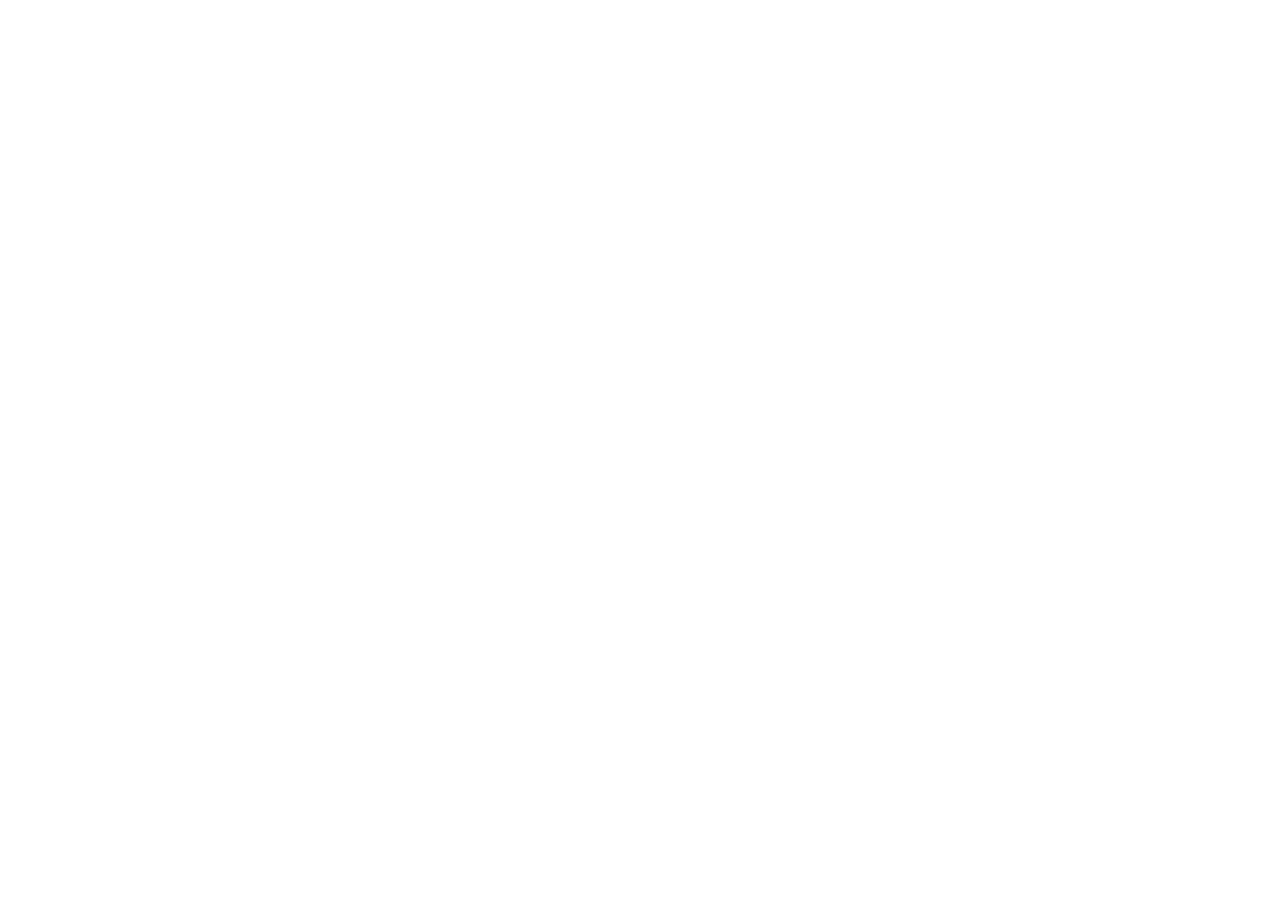
==== index.html @ bd3e2106 "mejora" ====
<!doctype html>
<html lang="es">
  <head>
    <meta charset="UTF-8" />

    <link rel="icon" type="image/svg+xml" href="/favicon.svg" />

    <meta name="viewport" content="width=device-width, initial-scale=1.0" />

    <!-- SEO PRINCIPAL -->
    <title>CLÍNICA DENTAL CARABANCHEL | Marcos Martínez</title>

    <meta
      name="description"
      content="Clínica Dental Carabanchel Marcos Martínez en Madrid. Especialistas en odontología general, implantes dentales, ortodoncia y estética dental. Pide cita por WhatsApp o teléfono."
    />

    <meta
      name="keywords"
      content="clínica dental Carabanchel, dentista Carabanchel, Marcos Martínez, odontología Carabanchel, implantes dentales Carabanchel, ortodoncia Carabanchel, limpieza dental Carabanchel, estética dental Madrid"
    />

    <!-- SEO LOCAL -->
    <meta name="geo.region" content="ES-MD" />
    <meta name="geo.placename" content="Carabanchel, Madrid" />
    <meta name="geo.position" content="40.3772;-3.7445" />
    <meta name="ICBM" content="40.3772, -3.7445" />

    <!-- OPEN GRAPH (WhatsApp y Redes Sociales) -->
    <meta property="og:title" content="Clínica Dental Carabanchel | Marcos Martínez" />
    <meta
      property="og:description"
      content="Tu clínica dental de confianza en Carabanchel. Implantes, ortodoncia, estética dental y revisiones. Solicita tu cita hoy."
    />
    <meta property="og:type" content="website" />
    <meta property="og:image" content="/hero-dentista-carabanchel.jpg" />

    <!-- TWITTER CARD -->
    <meta name="twitter:card" content="summary_large_image" />
    <meta name="twitter:title" content="Clínica Dental Carabanchel | Marcos Martínez" />
    <meta
      name="twitter:description"
      content="Tu clínica dental de confianza en Carabanchel. Tratamientos personalizados y atención profesional."
    />
    <meta name="twitter:image" content="/hero-dentista-carabanchel.jpg" />

    <!-- CANONICAL -->
    <link rel="canonical" href="https://www.clinicadentalcarabanchel.com/" />

    <!-- TIPOGRAFÍA -->
    <link rel="preconnect" href="https://fonts.googleapis.com" />
    <link rel="preconnect" href="https://fonts.gstatic.com" crossorigin />
    <link
      href="https://fonts.googleapis.com/css2?family=Manrope:wght@400;500;600;700;800&display=swap"
      rel="stylesheet"
    />

    <!-- SCHEMA LOCAL BUSINESS -->
    <script type="application/ld+json">
      {
        "@context": "https://schema.org",
        "@type": "Dentist",
        "name": "Clínica Dental Carabanchel | Marcos Martínez",
        "description": "Clínica dental especializada en odontología general, implantes, ortodoncia y estética dental en Carabanchel, Madrid.",
        "address": {
          "@type": "PostalAddress",
          "addressLocality": "Carabanchel",
          "addressRegion": "Madrid",
          "addressCountry": "ES"
        },
        "telephone": "+34XXXXXXXXX",
        "url": "https://www.clinicadentalcarabanchel.com",
        "priceRange": "€€"
      }
    </script>
  </head>

  <body>
    <div id="root"></div>
    <script type="module" src="/src/main.jsx"></script>
  </body>
</html>
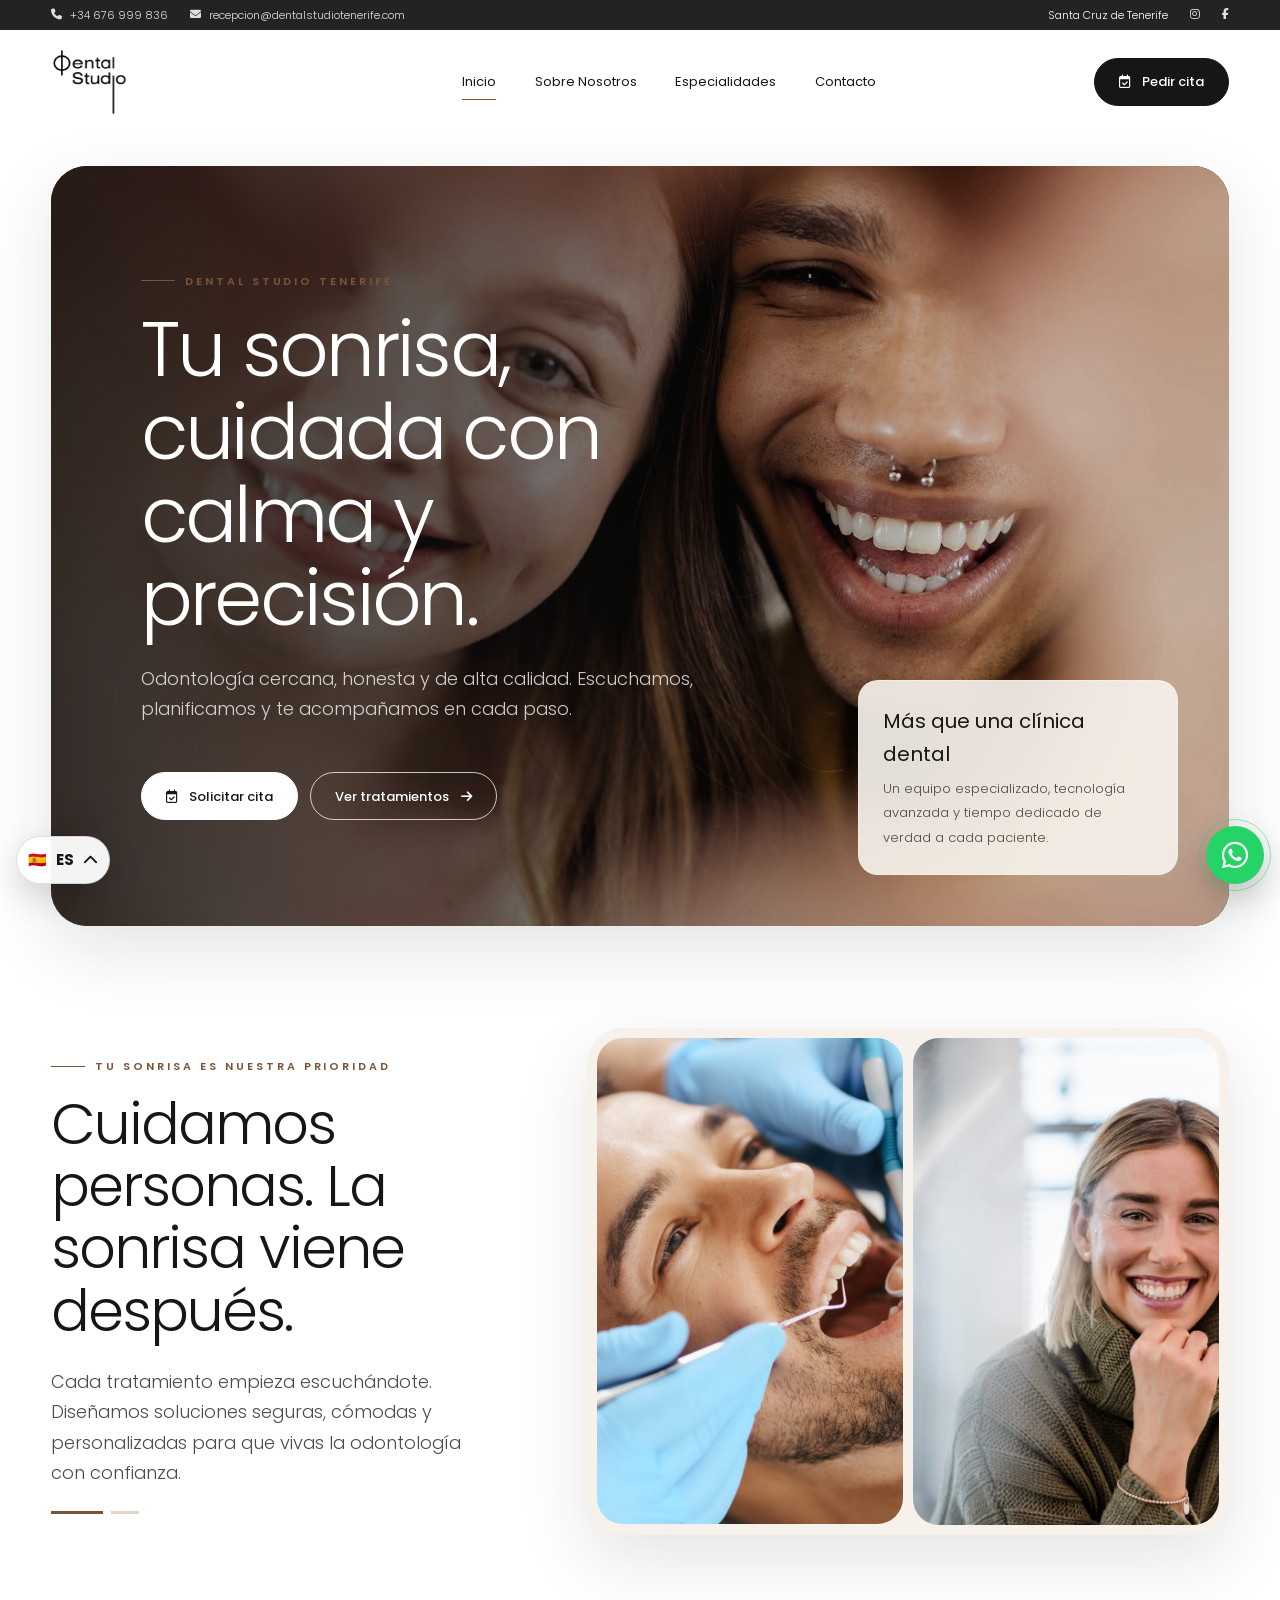
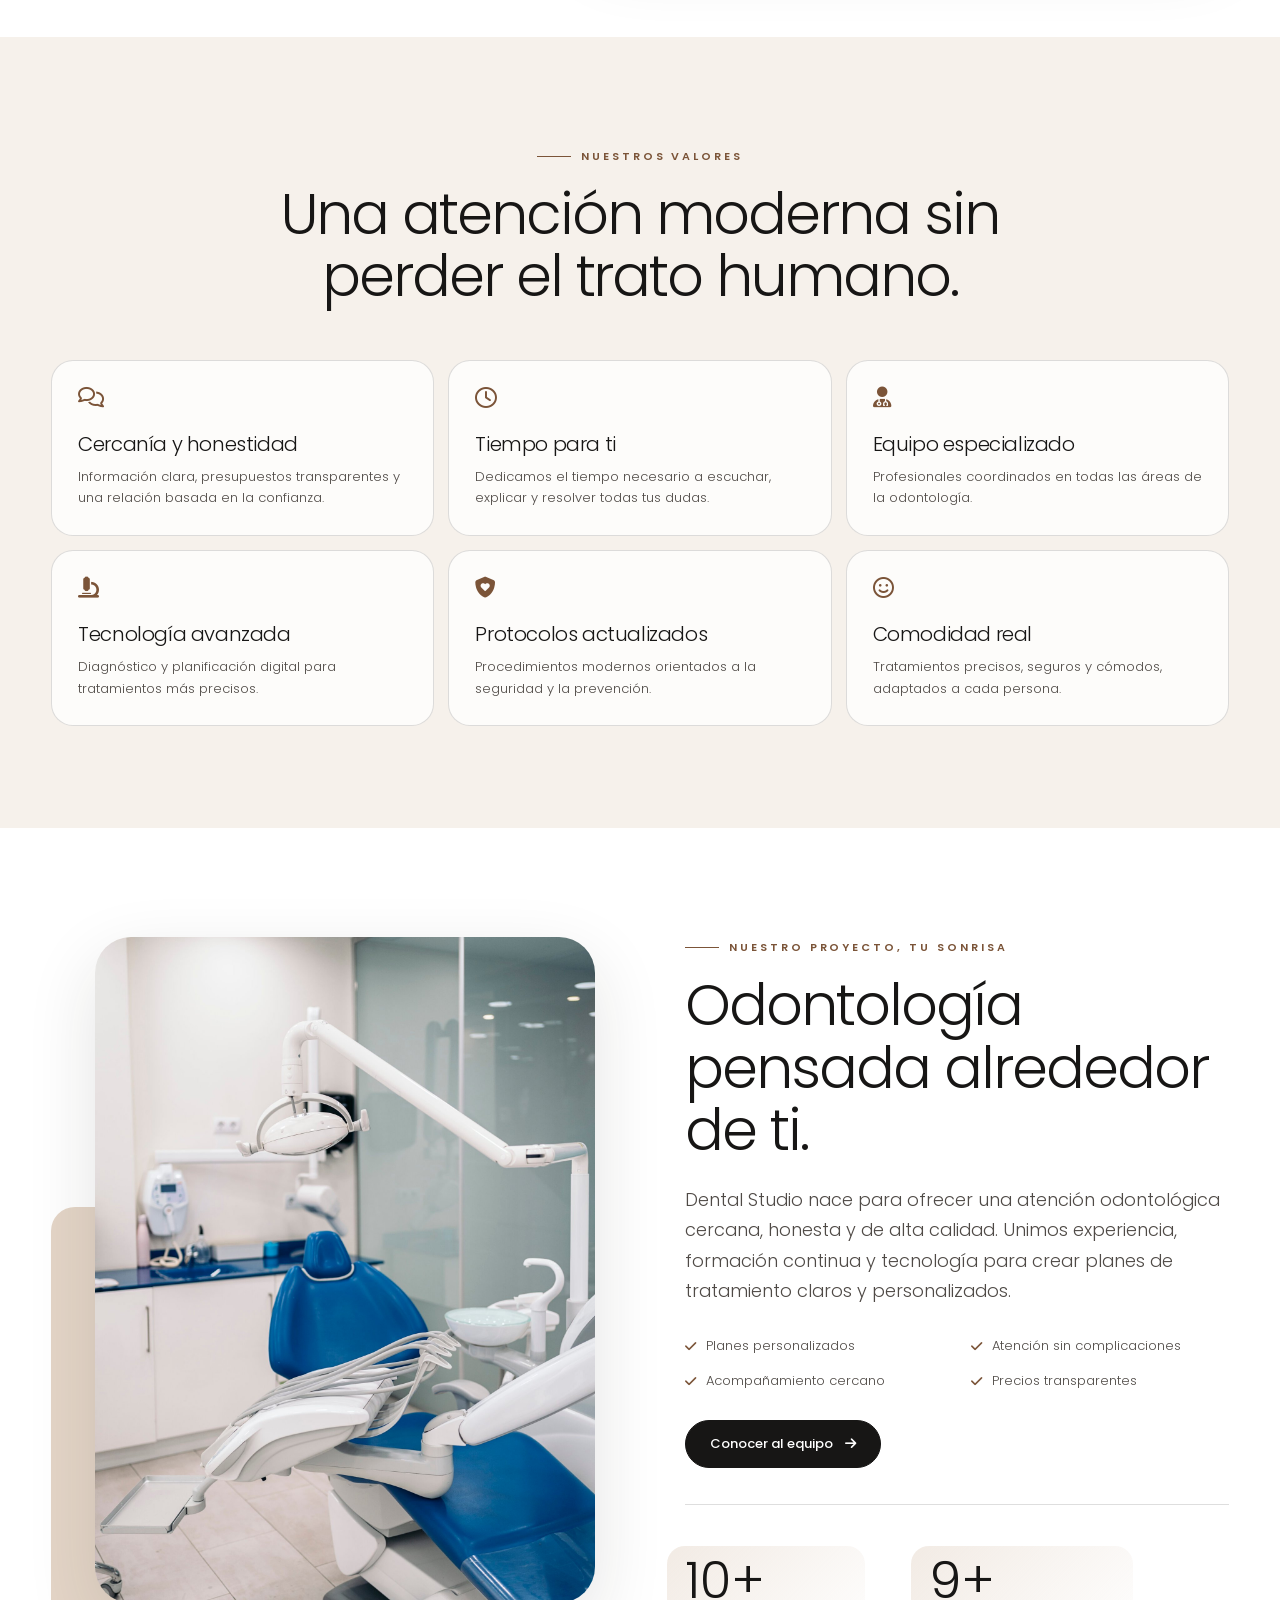
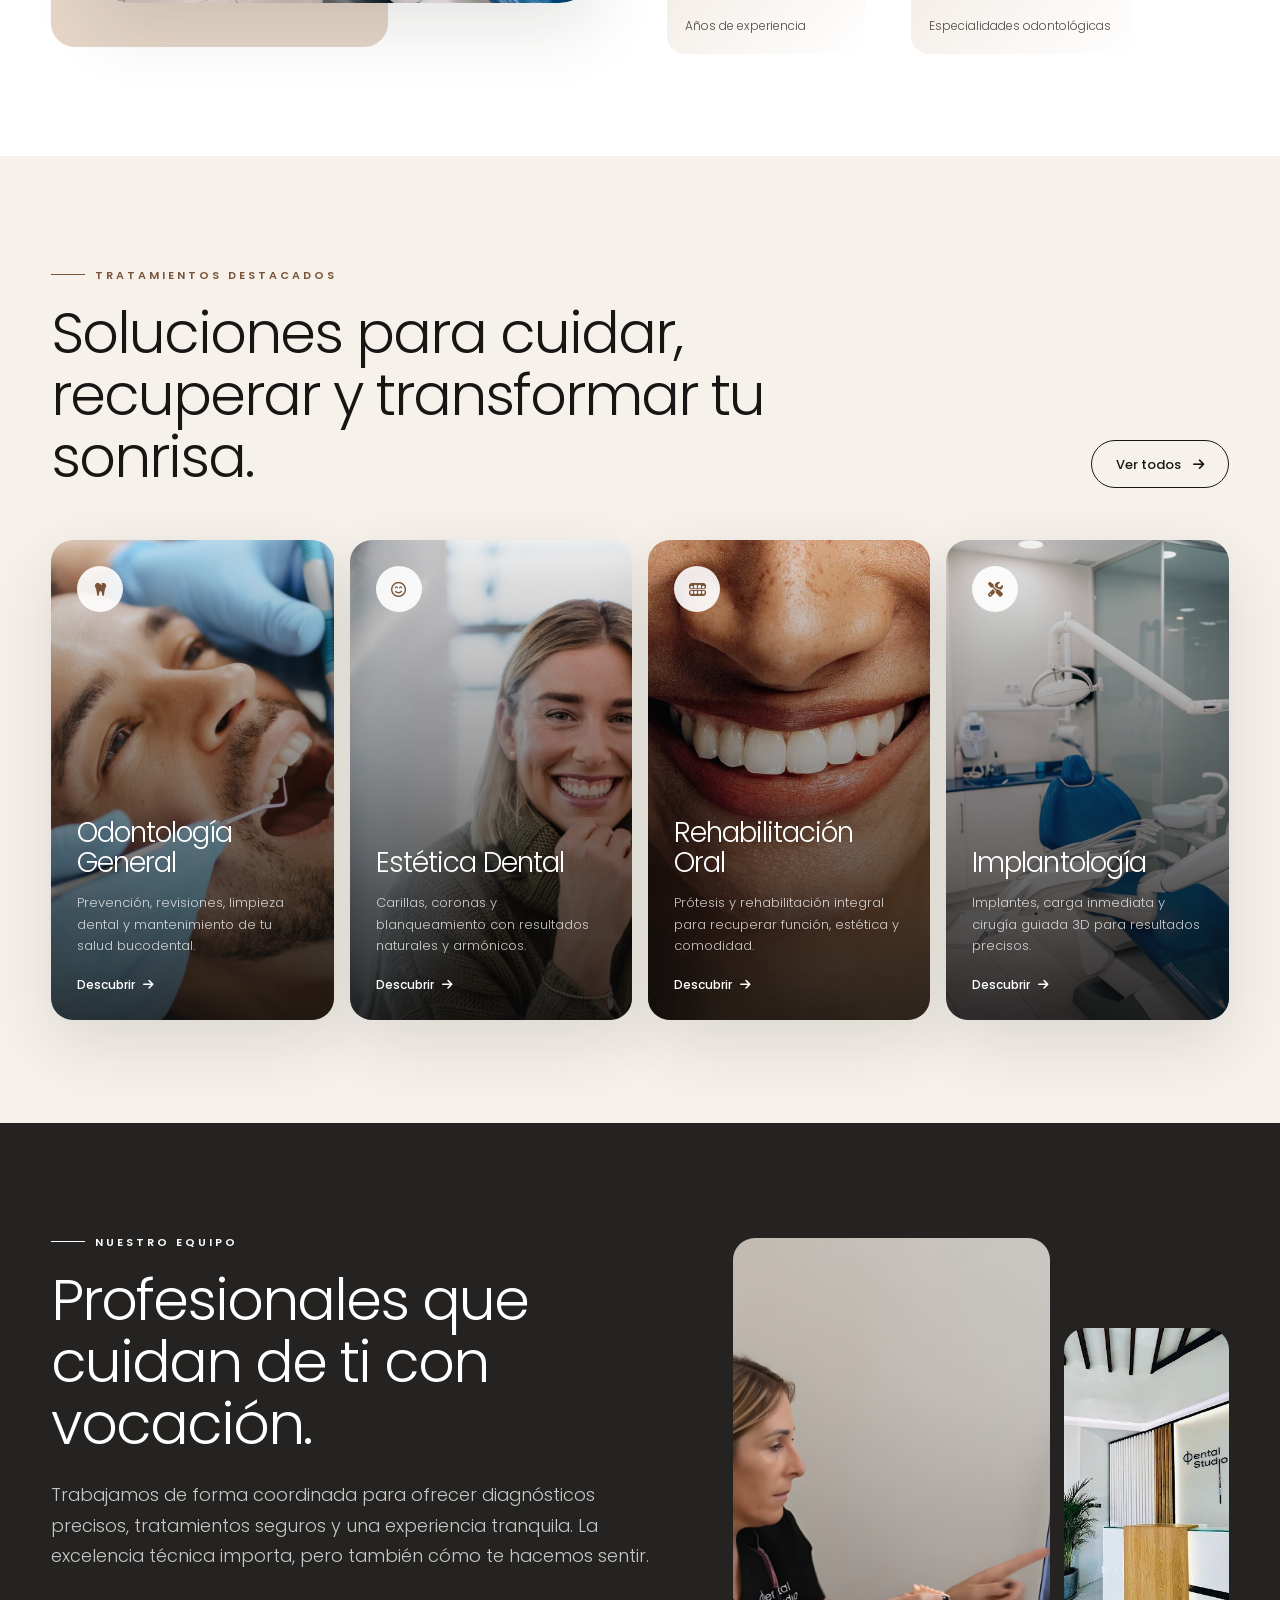
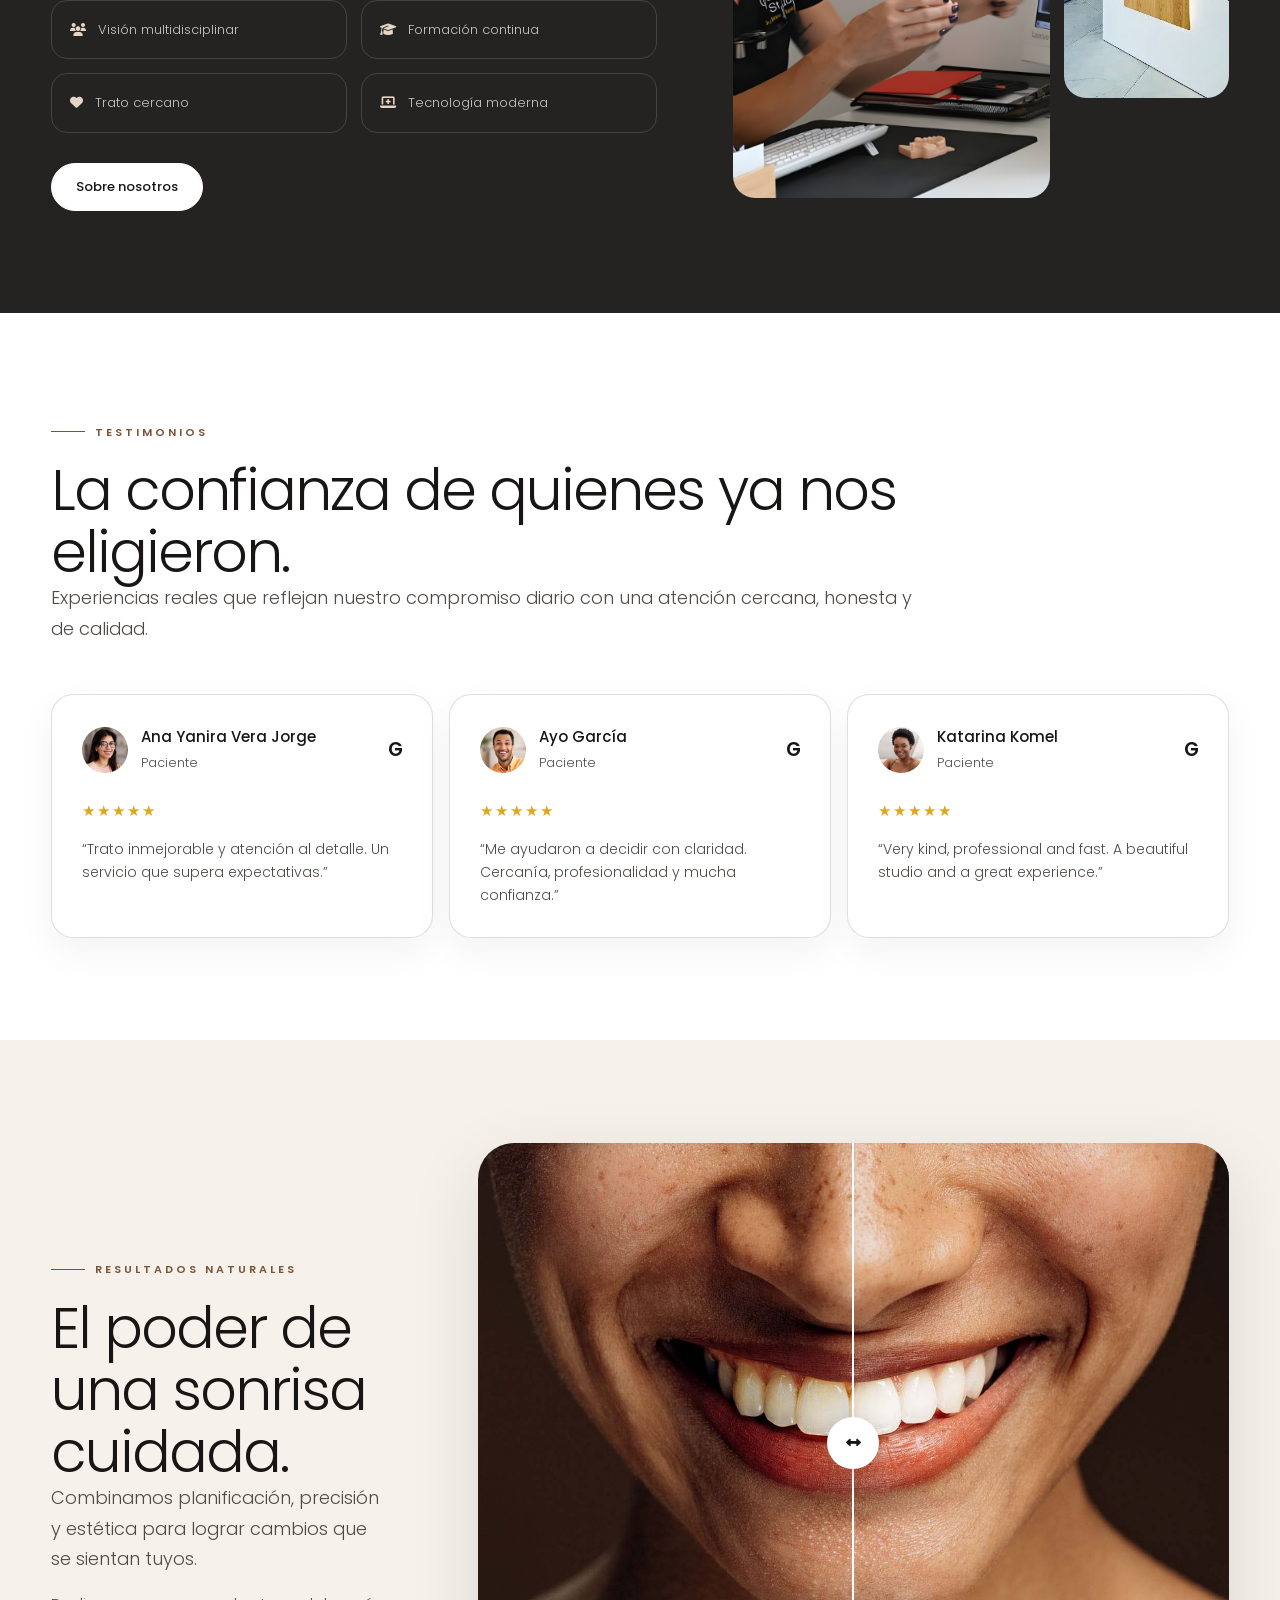
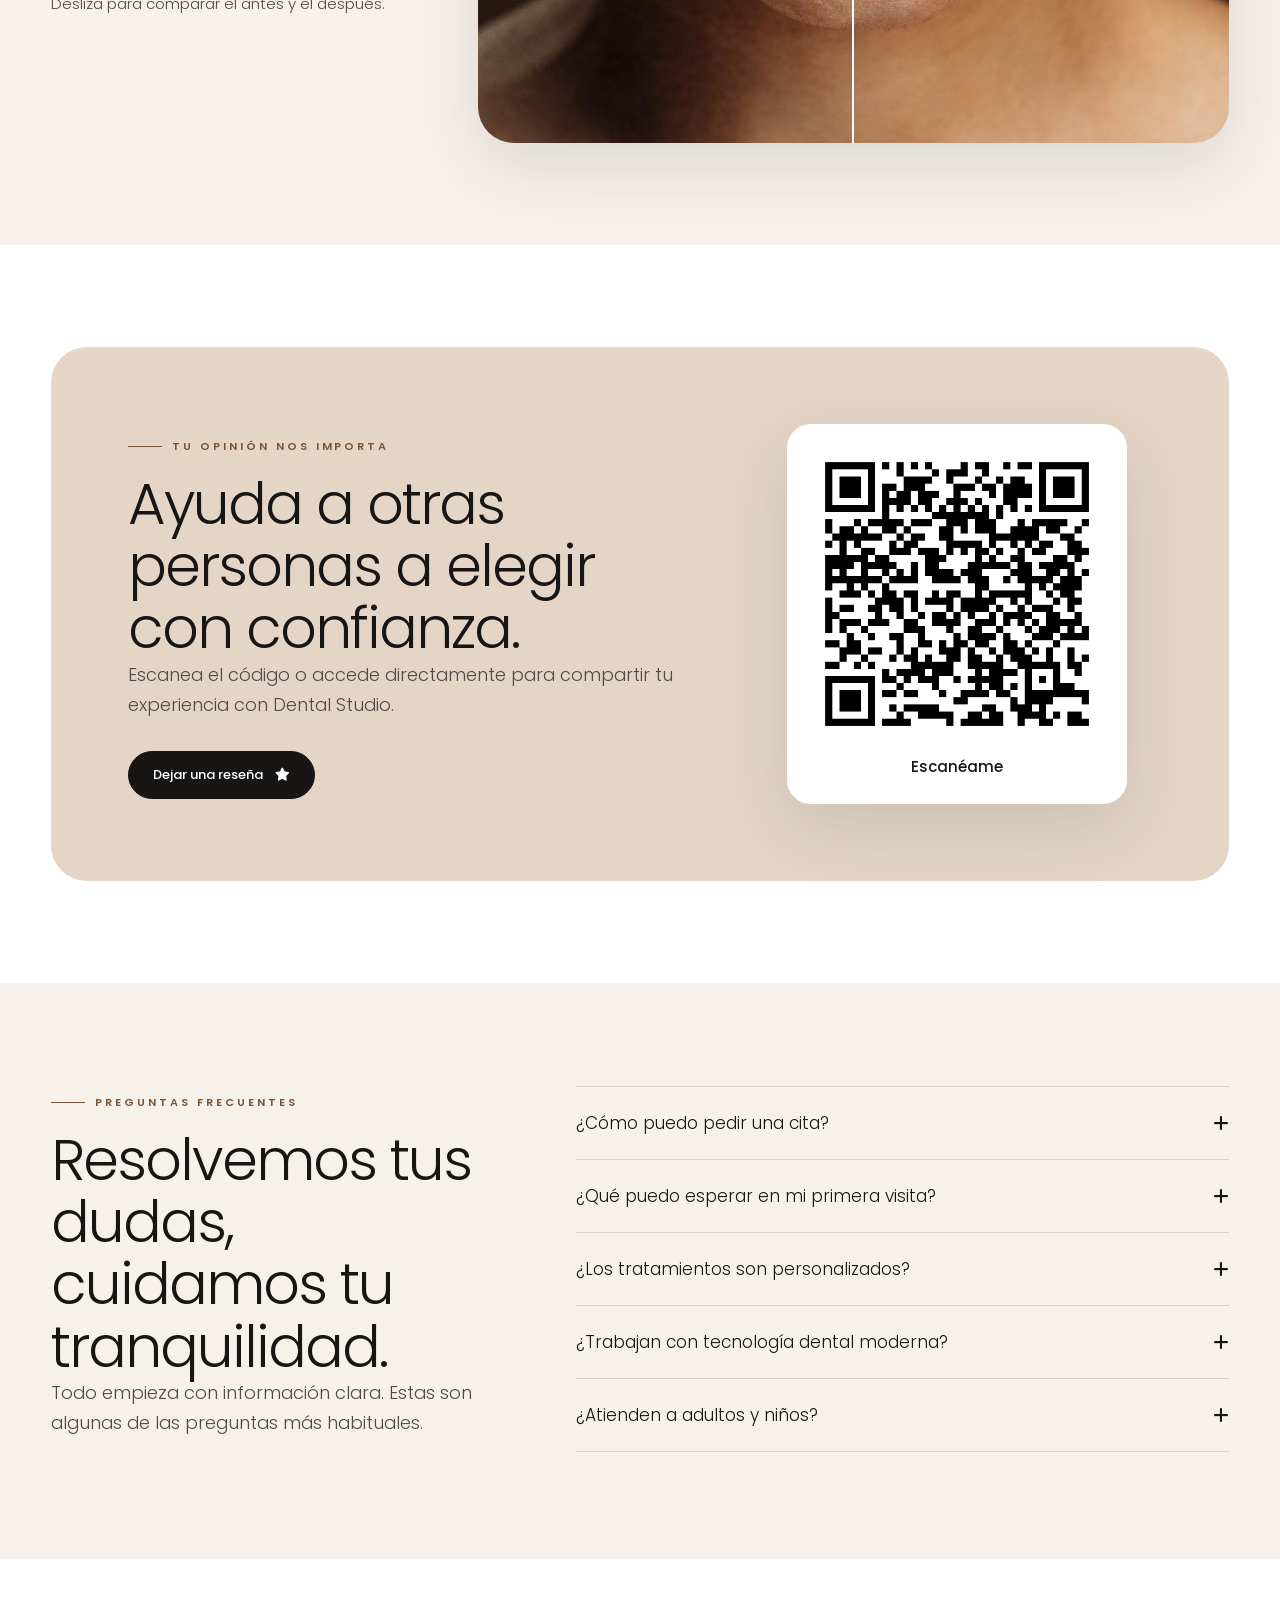
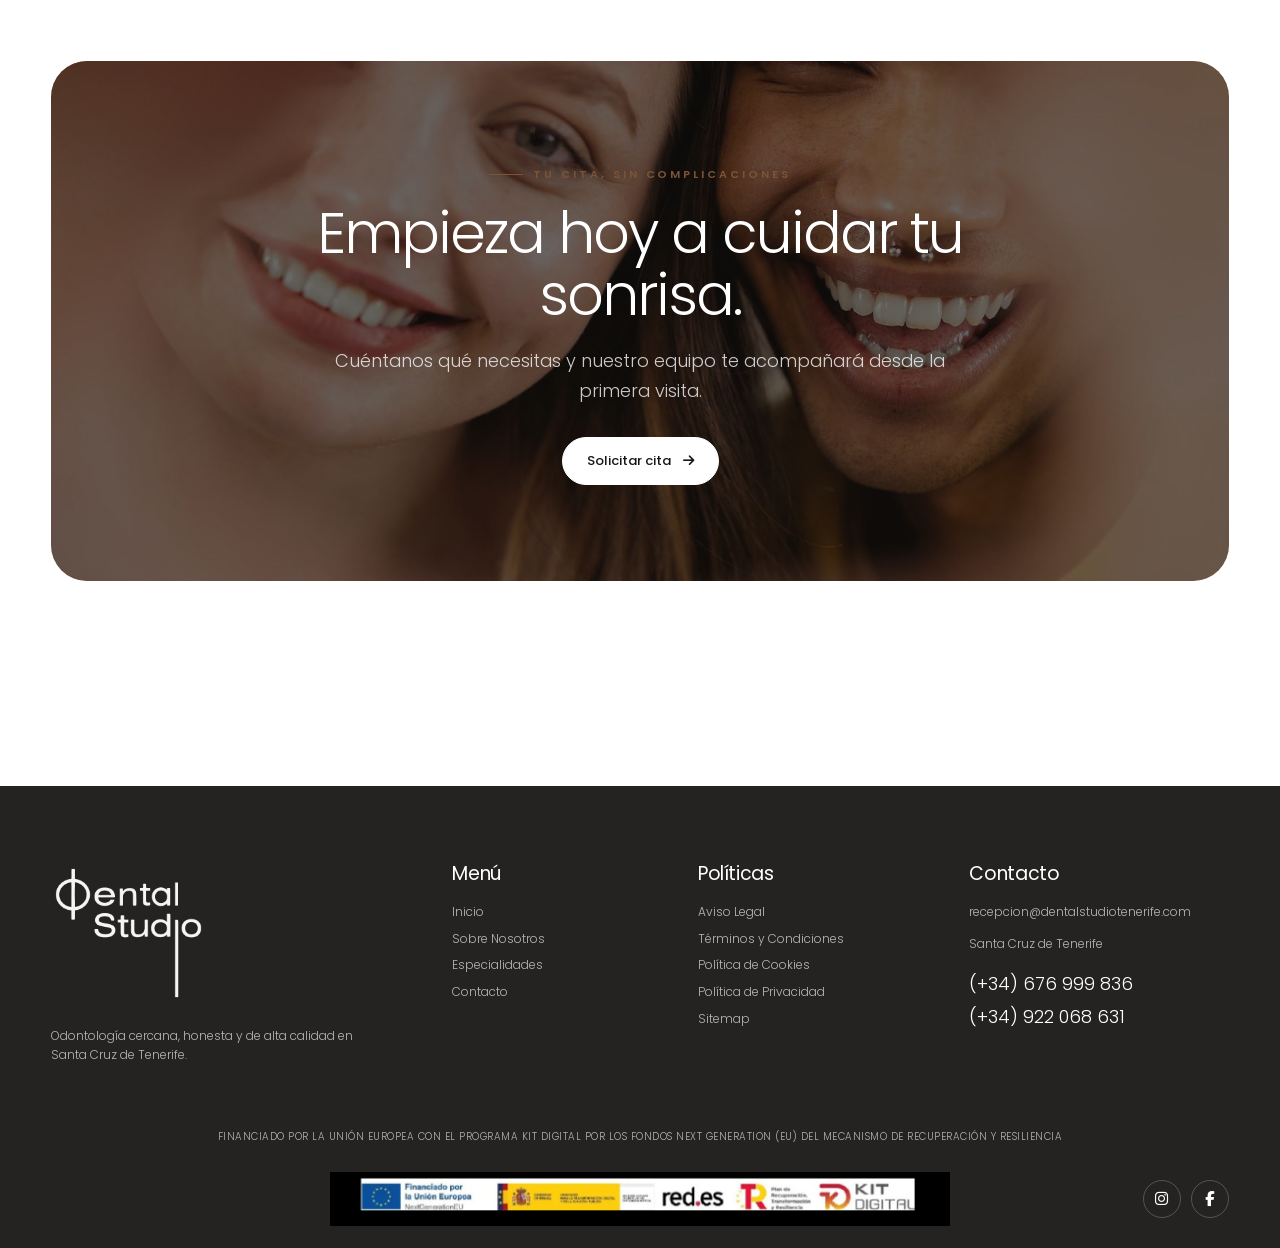
==== commit 65494c71: "Nueva web Dental Studio" ====
--- a/index.html
+++ b/index.html
@@ -1,82 +1,21 @@
-<!doctype html>
-<html lang="es">
-  <head>
-    <meta charset="UTF-8" />
+<!DOCTYPE html>
 
-    <link rel="icon" type="image/svg+xml" href="/favicon.svg" />
-
-    <meta name="viewport" content="width=device-width, initial-scale=1.0" />
-
-    <!-- SEO PRINCIPAL -->
-    <title>CLÍNICA DENTAL CARABANCHEL | Marcos Martínez</title>
-
-    <meta
-      name="description"
-      content="Clínica Dental Carabanchel Marcos Martínez en Madrid. Especialistas en odontología general, implantes dentales, ortodoncia y estética dental. Pide cita por WhatsApp o teléfono."
-    />
-
-    <meta
-      name="keywords"
-      content="clínica dental Carabanchel, dentista Carabanchel, Marcos Martínez, odontología Carabanchel, implantes dentales Carabanchel, ortodoncia Carabanchel, limpieza dental Carabanchel, estética dental Madrid"
-    />
-
-    <!-- SEO LOCAL -->
-    <meta name="geo.region" content="ES-MD" />
-    <meta name="geo.placename" content="Carabanchel, Madrid" />
-    <meta name="geo.position" content="40.3772;-3.7445" />
-    <meta name="ICBM" content="40.3772, -3.7445" />
-
-    <!-- OPEN GRAPH (WhatsApp y Redes Sociales) -->
-    <meta property="og:title" content="Clínica Dental Carabanchel | Marcos Martínez" />
-    <meta
-      property="og:description"
-      content="Tu clínica dental de confianza en Carabanchel. Implantes, ortodoncia, estética dental y revisiones. Solicita tu cita hoy."
-    />
-    <meta property="og:type" content="website" />
-    <meta property="og:image" content="/hero-dentista-carabanchel.jpg" />
-
-    <!-- TWITTER CARD -->
-    <meta name="twitter:card" content="summary_large_image" />
-    <meta name="twitter:title" content="Clínica Dental Carabanchel | Marcos Martínez" />
-    <meta
-      name="twitter:description"
-      content="Tu clínica dental de confianza en Carabanchel. Tratamientos personalizados y atención profesional."
-    />
-    <meta name="twitter:image" content="/hero-dentista-carabanchel.jpg" />
-
-    <!-- CANONICAL -->
-    <link rel="canonical" href="https://www.clinicadentalcarabanchel.com/" />
-
-    <!-- TIPOGRAFÍA -->
-    <link rel="preconnect" href="https://fonts.googleapis.com" />
-    <link rel="preconnect" href="https://fonts.gstatic.com" crossorigin />
-    <link
-      href="https://fonts.googleapis.com/css2?family=Manrope:wght@400;500;600;700;800&display=swap"
-      rel="stylesheet"
-    />
-
-    <!-- SCHEMA LOCAL BUSINESS -->
-    <script type="application/ld+json">
-      {
-        "@context": "https://schema.org",
-        "@type": "Dentist",
-        "name": "Clínica Dental Carabanchel | Marcos Martínez",
-        "description": "Clínica dental especializada en odontología general, implantes, ortodoncia y estética dental en Carabanchel, Madrid.",
-        "address": {
-          "@type": "PostalAddress",
-          "addressLocality": "Carabanchel",
-          "addressRegion": "Madrid",
-          "addressCountry": "ES"
-        },
-        "telephone": "+34XXXXXXXXX",
-        "url": "https://www.clinicadentalcarabanchel.com",
-        "priceRange": "€€"
-      }
-    </script>
-  </head>
-
-  <body>
-    <div id="root"></div>
-    <script type="module" src="/src/main.jsx"></script>
-  </body>
-</html>+<html lang="es"><head><meta charset="utf-8"/><meta content="width=device-width, initial-scale=1" name="viewport"/><title>Dental Studio Tenerife | Clínica dental</title><link href="favicon.ico" rel="icon" sizes="any"/><link href="assets/img/favicon-32x32.png" rel="icon" sizes="32x32" type="image/png"/><link href="assets/img/favicon-16x16.png" rel="icon" sizes="16x16" type="image/png"/><link href="assets/img/apple-touch-icon.png" rel="apple-touch-icon" sizes="180x180"/><link href="site.webmanifest" rel="manifest"/><meta content="#ffffff" name="theme-color"/><meta content="Clínica dental en Santa Cruz de Tenerife con atención cercana, equipo especializado y tecnología avanzada." name="description"><link href="https://fonts.googleapis.com" rel="preconnect"><link crossorigin="" href="https://fonts.gstatic.com" rel="preconnect"><link href="https://cdnjs.cloudflare.com/ajax/libs/font-awesome/6.7.2/css/all.min.css" rel="stylesheet"><link href="assets/css/styles.css" rel="stylesheet"/></link></link></link></meta></head><body><div class="topbar"><div class="shell"><div class="topbar__group"><a href="tel:+34676999836"><i aria-hidden="true" class="fa-solid fa-phone"></i> +34 676 999 836</a><a href="mailto:recepcion@dentalstudiotenerife.com"><i aria-hidden="true" class="fa-solid fa-envelope"></i> recepcion@dentalstudiotenerife.com</a></div><div class="topbar__group"><span>Santa Cruz de Tenerife</span><a aria-label="Instagram" href="#"><i class="fa-brands fa-instagram"></i></a><a aria-label="Facebook" href="#"><i class="fa-brands fa-facebook-f"></i></a></div></div></div>
+<header class="site-header"><div class="shell"><a aria-label="Dental Studio, inicio" class="brand" href="index.html"><img alt="Dental Studio" src="assets/img/logo-dental-studio-hd.png"/></a><nav aria-label="Navegación principal" class="nav-links"><a aria-current="page" href="index.html">Inicio</a><a href="sobre-nosotros.html">Sobre Nosotros</a><a href="servicios.html">Especialidades</a><a href="contacto.html">Contacto</a></nav><a class="btn nav-cta" href="contacto.html"><i class="fa-regular fa-calendar-check"></i> Pedir cita</a><button aria-expanded="false" aria-label="Abrir menú" class="menu-toggle" type="button"><i aria-hidden="true" class="fa-solid fa-bars"></i></button></div></header><main>
+<section class="home-hero"><div class="shell"><div class="home-hero__frame"><div class="home-hero__media"><img alt="Dos pacientes sonriendo" src="assets/img/modern-multiethnic-unstereotyped-couple-lifestyle-UK73252.jpg"/></div><div class="home-hero__content" data-reveal=""><p class="kicker">Dental Studio Tenerife</p><h1>Tu sonrisa, cuidada con calma y precisión.</h1><p class="lead">Odontología cercana, honesta y de alta calidad. Escuchamos, planificamos y te acompañamos en cada paso.</p><div class="btn-row"><a class="btn btn--light" href="contacto.html"><i class="fa-regular fa-calendar-check"></i> Solicitar cita</a><a class="btn btn--ghost-light" href="servicios.html">Ver tratamientos <i class="fa-solid fa-arrow-right"></i></a></div></div><div class="home-hero__badge"><strong>Más que una clínica dental</strong><span>Un equipo especializado, tecnología avanzada y tiempo dedicado de verdad a cada paciente.</span></div></div></div></section>
+<section class="section"><div class="shell promise"><div class="promise__copy" data-reveal="left"><p class="kicker">Tu sonrisa es nuestra prioridad</p><h2>Cuidamos personas. La sonrisa viene después.</h2><p class="lead">Cada tratamiento empieza escuchándote. Diseñamos soluciones seguras, cómodas y personalizadas para que vivas la odontología con confianza.</p><div aria-label="Controles del carrusel" class="slider-dots"></div></div><div class="image-slider" data-autoplay="4300" data-reveal="right"><div class="image-slider-track"><div class="image-slide"><img alt="Paciente durante una revisión dental" src="assets/img/smiling-young-man-sitting-dentist-chair-while-doctor-examining-his-teeth-scaled.jpg"/><img alt="Paciente sonriendo" src="assets/img/portrait-of-a-happy-young-woman-2026-01-05-00-43-30-utc-scaled.jpg"/></div><div class="image-slide"><img alt="Niña aprendiendo higiene dental" src="assets/img/little-girl-at-dental-clinic-learning-how-to-brus-2026-01-05-06-25-06-utc-scaled.jpg"/><img alt="Paciente mayor sonriendo" src="assets/img/portrait-wise-person-scaled.jpg"/></div></div></div></div></section>
+<section class="section section--cream"><div class="shell"><div class="section-heading center" data-reveal=""><p class="kicker">Nuestros valores</p><h2>Una atención moderna sin perder el trato humano.</h2></div><div class="values-strip"><article class="value-chip" data-reveal=""><i class="fa-regular fa-comments"></i><h3>Cercanía y honestidad</h3><p>Información clara, presupuestos transparentes y una relación basada en la confianza.</p></article><article class="value-chip" data-reveal=""><i class="fa-regular fa-clock"></i><h3>Tiempo para ti</h3><p>Dedicamos el tiempo necesario a escuchar, explicar y resolver todas tus dudas.</p></article><article class="value-chip" data-reveal=""><i class="fa-solid fa-user-doctor"></i><h3>Equipo especializado</h3><p>Profesionales coordinados en todas las áreas de la odontología.</p></article><article class="value-chip" data-reveal=""><i class="fa-solid fa-microscope"></i><h3>Tecnología avanzada</h3><p>Diagnóstico y planificación digital para tratamientos más precisos.</p></article><article class="value-chip" data-reveal=""><i class="fa-solid fa-shield-heart"></i><h3>Protocolos actualizados</h3><p>Procedimientos modernos orientados a la seguridad y la prevención.</p></article><article class="value-chip" data-reveal=""><i class="fa-regular fa-face-smile"></i><h3>Comodidad real</h3><p>Tratamientos precisos, seguros y cómodos, adaptados a cada persona.</p></article></div></div></section>
+<section class="section"><div class="shell about-feature"><div class="about-feature__media" data-reveal="left"><img alt="Gabinete de Dental Studio" src="assets/img/dental-clinic-inside-2026-03-10-01-06-42-utc-scaled.jpg"/></div><div class="about-feature__copy" data-reveal="right"><p class="kicker">Nuestro proyecto, tu sonrisa</p><h2>Odontología pensada alrededor de ti.</h2><p class="lead">Dental Studio nace para ofrecer una atención odontológica cercana, honesta y de alta calidad. Unimos experiencia, formación continua y tecnología para crear planes de tratamiento claros y personalizados.</p><div class="check-list"><span><i class="fa-solid fa-check"></i> Planes personalizados</span><span><i class="fa-solid fa-check"></i> Atención sin complicaciones</span><span><i class="fa-solid fa-check"></i> Acompañamiento cercano</span><span><i class="fa-solid fa-check"></i> Precios transparentes</span></div><a class="btn" href="sobre-nosotros.html">Conocer al equipo <i class="fa-solid fa-arrow-right"></i></a><div class="stats-row"><div class="stat"><strong class="counter" data-count="10" data-suffix="+">10+</strong><span>Años de experiencia</span></div><div class="stat"><strong class="counter" data-count="9" data-suffix="+">9+</strong><span>Especialidades odontológicas</span></div></div></div></div></section>
+<section class="section section--cream"><div class="shell"><div class="services-intro" data-reveal=""><div class="section-heading"><p class="kicker">Tratamientos destacados</p><h2>Soluciones para cuidar, recuperar y transformar tu sonrisa.</h2></div><a class="btn btn--ghost" href="servicios.html">Ver todos <i class="fa-solid fa-arrow-right"></i></a></div><div class="services-grid"><article class="service-card" data-reveal=""><a aria-label="Ver información sobre Odontología General" class="service-card__body" href="servicios.html#odontologia-general"><img alt="" class="service-card__bg" src="assets/img/smiling-young-man-sitting-dentist-chair-while-doctor-examining-his-teeth-scaled.jpg"/><span class="service-card__icon"><i class="fa-solid fa-tooth"></i></span><h3>Odontología General</h3><p>Prevención, revisiones, limpieza dental y mantenimiento de tu salud bucodental.</p><span class="service-card__link">Descubrir <i class="fa-solid fa-arrow-right"></i></span></a></article><article class="service-card" data-reveal=""><a aria-label="Ver información sobre Estética Dental" class="service-card__body" href="servicios.html#estetica-dental"><img alt="" class="service-card__bg" src="assets/img/portrait-of-a-happy-young-woman-2026-01-05-00-43-30-utc-scaled.jpg"/><span class="service-card__icon"><i class="fa-regular fa-face-smile-beam"></i></span><h3>Estética Dental</h3><p>Carillas, coronas y blanqueamiento con resultados naturales y armónicos.</p><span class="service-card__link">Descubrir <i class="fa-solid fa-arrow-right"></i></span></a></article><article class="service-card" data-reveal=""><a aria-label="Ver información sobre Rehabilitación Oral" class="service-card__body" href="servicios.html#rehabilitacion-oral"><img alt="" class="service-card__bg" src="assets/img/cropped-view-of-the-multiracial-woman-smiling-toot1-MHZJPRH.jpg"/><span class="service-card__icon"><i class="fa-solid fa-teeth-open"></i></span><h3>Rehabilitación Oral</h3><p>Prótesis y rehabilitación integral para recuperar función, estética y comodidad.</p><span class="service-card__link">Descubrir <i class="fa-solid fa-arrow-right"></i></span></a></article><article class="service-card" data-reveal=""><a aria-label="Ver información sobre Implantología" class="service-card__body" href="servicios.html#implantologia"><img alt="" class="service-card__bg" src="assets/img/dental-clinic-inside-2026-03-10-01-06-42-utc-scaled.jpg"/><span class="service-card__icon"><i class="fa-solid fa-screwdriver-wrench"></i></span><h3>Implantología</h3><p>Implantes, carga inmediata y cirugía guiada 3D para resultados precisos.</p><span class="service-card__link">Descubrir <i class="fa-solid fa-arrow-right"></i></span></a></article></div></div></section>
+<section class="section section--dark"><div class="shell team-panel"><div class="team-panel__copy" data-reveal="left"><p class="kicker">Nuestro equipo</p><h2>Profesionales que cuidan de ti con vocación.</h2><p class="lead">Trabajamos de forma coordinada para ofrecer diagnósticos precisos, tratamientos seguros y una experiencia tranquila. La excelencia técnica importa, pero también cómo te hacemos sentir.</p><div class="team-points"><div class="team-point"><i class="fa-solid fa-users"></i> Visión multidisciplinar</div><div class="team-point"><i class="fa-solid fa-graduation-cap"></i> Formación continua</div><div class="team-point"><i class="fa-solid fa-heart"></i> Trato cercano</div><div class="team-point"><i class="fa-solid fa-laptop-medical"></i> Tecnología moderna</div></div><div class="btn-row"><a class="btn btn--light" href="sobre-nosotros.html">Sobre nosotros</a></div></div><div class="team-panel__media" data-reveal="right"><img alt="Equipo de Dental Studio explicando un diagnóstico" src="assets/img/3-e1776728262729.png"/><img alt="Recepción de Dental Studio" src="assets/img/imgi_25_AF1QipPCyVKzlpsHftdVtiN4ZuaSzImAL5-_rBlGt6I5s609-k-no.jpg"/></div></div></section>
+<section class="section"><div class="shell"><div class="section-heading" data-reveal=""><p class="kicker">Testimonios</p><h2>La confianza de quienes ya nos eligieron.</h2><p class="lead">Experiencias reales que reflejan nuestro compromiso diario con una atención cercana, honesta y de calidad.</p></div><div class="testimonial-grid"><article class="testimonial" data-reveal=""><div class="testimonial__top"><div class="testimonial__author"><img alt="" class="avatar" src="assets/img/collage-of-happy-multiracial-people-avatars-on-var1-QXZQJRJ.jpg"/><div><strong>Ana Yanira Vera Jorge</strong><small>Paciente</small></div></div><span class="google-mark">G</span></div><div class="stars">★★★★★</div><p>“Trato inmejorable y atención al detalle. Un servicio que supera expectativas.”</p></article><article class="testimonial" data-reveal=""><div class="testimonial__top"><div class="testimonial__author"><img alt="" class="avatar" src="assets/img/collage-of-happy-multiracial-people-avatars-on-var2-QXZQJRJ.jpg"/><div><strong>Ayo García</strong><small>Paciente</small></div></div><span class="google-mark">G</span></div><div class="stars">★★★★★</div><p>“Me ayudaron a decidir con claridad. Cercanía, profesionalidad y mucha confianza.”</p></article><article class="testimonial" data-reveal=""><div class="testimonial__top"><div class="testimonial__author"><img alt="" class="avatar" src="assets/img/collage-of-happy-multiracial-people-avatars-on-var3-QXZQJRJ.jpg"/><div><strong>Katarina Komel</strong><small>Paciente</small></div></div><span class="google-mark">G</span></div><div class="stars">★★★★★</div><p>“Very kind, professional and fast. A beautiful studio and a great experience.”</p></article></div></div></section>
+<section class="section section--cream"><div class="shell smile-grid"><div data-reveal="left"><p class="kicker">Resultados naturales</p><h2>El poder de una sonrisa cuidada.</h2><p class="lead">Combinamos planificación, precisión y estética para lograr cambios que se sientan tuyos.</p><p class="muted">Desliza para comparar el antes y el después.</p></div><div class="before-after" data-reveal="right"><img alt="Antes del tratamiento" src="assets/img/cropped-view-of-the-multiracial-woman-smiling-toot2-MHZJPRH.jpg"/><img alt="Después del tratamiento" class="after" src="assets/img/cropped-view-of-the-multiracial-woman-smiling-toot1-MHZJPRH.jpg"/><div class="compare-handle"><i class="fa-solid fa-left-right"></i></div><input aria-label="Comparar antes y después" max="100" min="0" type="range" value="50"/></div></div></section>
+<section class="section"><div class="shell review-panel" data-reveal=""><div><p class="kicker">Tu opinión nos importa</p><h2>Ayuda a otras personas a elegir con confianza.</h2><p class="lead">Escanea el código o accede directamente para compartir tu experiencia con Dental Studio.</p><div class="btn-row"><a class="btn" href="https://search.google.com/local/writereview?placeid=ChIJZdpkRALNQQwRyqydMFfYS24" rel="noopener" target="_blank">Dejar una reseña <i class="fa-solid fa-star"></i></a></div></div><div class="review-panel__qr"><div class="qr-card"><img alt="Código QR para dejar una reseña" src="assets/img/qr-resena-google.png"/><strong>Escanéame</strong></div></div></div></section>
+<section class="section section--cream"><div class="shell faq-grid"><div data-reveal="left"><p class="kicker">Preguntas frecuentes</p><h2>Resolvemos tus dudas, cuidamos tu tranquilidad.</h2><p class="lead">Todo empieza con información clara. Estas son algunas de las preguntas más habituales.</p></div><div class="accordion" data-reveal="right"><div class="accordion-item"><button aria-expanded="false" class="accordion-button">¿Cómo puedo pedir una cita?<i class="fa-solid fa-plus"></i></button><div class="accordion-panel"><div><p>Puedes llamar, escribirnos por WhatsApp o completar el formulario de contacto. Te responderemos para confirmar el día y la hora.</p></div></div></div><div class="accordion-item"><button aria-expanded="false" class="accordion-button">¿Qué puedo esperar en mi primera visita?<i class="fa-solid fa-plus"></i></button><div class="accordion-panel"><div><p>Escucharemos tus necesidades, realizaremos una valoración completa y te explicaremos las opciones de tratamiento con claridad.</p></div></div></div><div class="accordion-item"><button aria-expanded="false" class="accordion-button">¿Los tratamientos son personalizados?<i class="fa-solid fa-plus"></i></button><div class="accordion-panel"><div><p>Sí. Cada plan se adapta a tu salud, objetivos, ritmo y presupuesto.</p></div></div></div><div class="accordion-item"><button aria-expanded="false" class="accordion-button">¿Trabajan con tecnología dental moderna?<i class="fa-solid fa-plus"></i></button><div class="accordion-panel"><div><p>Utilizamos diagnóstico y planificación digital, radiodiagnóstico 3D y protocolos actualizados.</p></div></div></div><div class="accordion-item"><button aria-expanded="false" class="accordion-button">¿Atienden a adultos y niños?<i class="fa-solid fa-plus"></i></button><div class="accordion-panel"><div><p>Sí. Contamos con atención para todas las etapas de la vida, incluida odontopediatría.</p></div></div></div></div></div></section>
+<section class="section"><div class="shell cta" data-reveal=""><img alt="Pacientes sonriendo" src="assets/img/modern-multiethnic-unstereotyped-couple-lifestyle-UK73252.jpg"/><div class="cta__content"><p class="kicker">Tu cita, sin complicaciones</p><h2>Empieza hoy a cuidar tu sonrisa.</h2><p class="lead">Cuéntanos qué necesitas y nuestro equipo te acompañará desde la primera visita.</p><div class="btn-row" style="justify-content:center"><a class="btn btn--light" href="contacto.html">Solicitar cita <i class="fa-solid fa-arrow-right"></i></a></div></div></div></section>
+</main><footer class="site-footer"><div class="shell"><div class="footer-grid"><div class="footer-brand"><img alt="Dental Studio" src="assets/img/logo-dental-studio-hd.png"/><p>Odontología cercana, honesta y de alta calidad en Santa Cruz de Tenerife.</p></div><div class="footer-col"><h3>Menú</h3><nav><a href="index.html">Inicio</a><a href="sobre-nosotros.html">Sobre Nosotros</a><a href="servicios.html">Especialidades</a><a href="contacto.html">Contacto</a></nav></div><div class="footer-col"><h3>Políticas</h3><nav><a href="aviso-legal.html">Aviso Legal</a><a href="terminos-y-condiciones.html">Términos y Condiciones</a><a href="politicas-de-cookies.html">Política de Cookies</a><a href="politicas-de-privacidad.html">Política de Privacidad</a><a href="sitemap.html">Sitemap</a></nav></div><div class="footer-col"><h3>Contacto</h3><p>recepcion@dentalstudiotenerife.com</p><p>Santa Cruz de Tenerife</p><div class="footer-phones">(+34) 676 999 836<br/>(+34) 922 068 631</div></div></div><p class="funding-copy">Financiado por la Unión Europea con el programa Kit Digital por los fondos Next Generation (EU) del Mecanismo de Recuperación y Resiliencia</p><div class="footer-bottom"><span></span><img alt="Logotipos de financiación europea y Kit Digital" class="funding-strip" src="assets/img/funding-strip.png"/><div class="footer-social"><a aria-label="Instagram" href="#"><i class="fa-brands fa-instagram"></i></a><a aria-label="Facebook" href="#"><i class="fa-brands fa-facebook-f"></i></a></div></div></div></footer>
+<aside aria-label="Selector de idioma" class="language-switcher">
+<button aria-expanded="false" aria-haspopup="listbox" class="language-toggle" type="button"><span aria-hidden="true">🇪🇸</span><strong>ES</strong><i aria-hidden="true" class="fa-solid fa-chevron-up"></i></button>
+<div aria-label="Seleccionar idioma" class="language-menu" role="listbox"><button aria-selected="true" class="language-option is-active" data-lang="es" role="option" type="button"><span aria-hidden="true">🇪🇸</span><span>Español</span><span class="language-option__code">ES</span></button><button aria-selected="false" class="language-option" data-lang="en" role="option" type="button"><span aria-hidden="true">🇬🇧</span><span>English</span><span class="language-option__code">EN</span></button><button aria-selected="false" class="language-option" data-lang="de" role="option" type="button"><span aria-hidden="true">🇩🇪</span><span>Deutsch</span><span class="language-option__code">DE</span></button><button aria-selected="false" class="language-option" data-lang="fr" role="option" type="button"><span aria-hidden="true">🇫🇷</span><span>Français</span><span class="language-option__code">FR</span></button><button aria-selected="false" class="language-option" data-lang="it" role="option" type="button"><span aria-hidden="true">🇮🇹</span><span>Italiano</span><span class="language-option__code">IT</span></button><button aria-selected="false" class="language-option" data-lang="pt" role="option" type="button"><span aria-hidden="true">🇵🇹</span><span>Português</span><span class="language-option__code">PT</span></button><button aria-selected="false" class="language-option" data-lang="nl" role="option" type="button"><span aria-hidden="true">🇳🇱</span><span>Nederlands</span><span class="language-option__code">NL</span></button><button aria-selected="false" class="language-option" data-lang="pl" role="option" type="button"><span aria-hidden="true">🇵🇱</span><span>Polski</span><span class="language-option__code">PL</span></button><button aria-selected="false" class="language-option" data-lang="sv" role="option" type="button"><span aria-hidden="true">🇸🇪</span><span>Svenska</span><span class="language-option__code">SV</span></button><button aria-selected="false" class="language-option" data-lang="da" role="option" type="button"><span aria-hidden="true">🇩🇰</span><span>Dansk</span><span class="language-option__code">DA</span></button><button aria-selected="false" class="language-option" data-lang="no" role="option" type="button"><span aria-hidden="true">🇳🇴</span><span>Norsk</span><span class="language-option__code">NO</span></button></div>
+</aside>
+<a aria-label="Contactar por WhatsApp" class="whatsapp" href="https://wa.me/34676999836?text=Hola%20Dental%20Studio%2C%20quiero%20solicitar%20informaci%C3%B3n." rel="noopener noreferrer" target="_blank" title="Contactar por WhatsApp"><i aria-hidden="true" class="fa-brands fa-whatsapp"></i></a><script src="assets/js/site.js"></script></body></html>
--- a/assets/css/styles.css
+++ b/assets/css/styles.css
@@ -0,0 +1,638 @@
+@import url('https://fonts.googleapis.com/css2?family=Poppins:wght@300;400;500;600&display=swap');
+
+:root {
+  --ink: #171615;
+  --soft-ink: #4f4a46;
+  --paper: #ffffff;
+  --cream: #f6f1eb;
+  --sand: #e4d5c7;
+  --wood: #b88962;
+  --wood-dark: #7b5438;
+  --charcoal: #242321;
+  --line: rgba(23, 22, 21, .14);
+  --green: #25d366;
+  --radius-sm: 10px;
+  --radius: 22px;
+  --radius-lg: 36px;
+  --shadow: 0 24px 70px rgba(37, 29, 23, .12);
+  --gutter: clamp(18px, 4vw, 72px);
+  --content: 1680px;
+  --reading: 900px;
+}
+
+* { box-sizing: border-box; }
+html { scroll-behavior: smooth; }
+body {
+  margin: 0;
+  color: var(--ink);
+  background: var(--paper);
+  font-family: 'Poppins', 'Century Gothic', Arial, sans-serif;
+  font-size: 15px;
+  line-height: 1.65;
+  font-weight: 300;
+  overflow-x: hidden;
+}
+body.menu-open { overflow: hidden; }
+a { color: inherit; text-decoration: none; }
+img { display: block; width: 100%; height: auto; }
+button, input, textarea, select { font: inherit; }
+button { color: inherit; }
+
+.shell { width: min(var(--content), calc(100% - (var(--gutter) * 2))); margin-inline: auto; }
+.reading { width: min(var(--reading), calc(100% - (var(--gutter) * 2))); margin-inline: auto; }
+.section { padding: clamp(72px, 8vw, 132px) 0; position: relative; }
+.section--cream { background: var(--cream); }
+.section--dark { background: var(--charcoal); color: #fff; }
+.section--wood { background: var(--wood); color: #fff; }
+.section-heading { max-width: 880px; }
+.section-heading.center { margin-inline: auto; text-align: center; }
+.kicker {
+  display: inline-flex; align-items: center; gap: 10px; margin: 0 0 18px;
+  color: var(--wood-dark); font-size: 11px; font-weight: 600; letter-spacing: .27em; text-transform: uppercase;
+}
+.kicker::before { content: ''; width: 34px; height: 1px; background: currentColor; }
+.section--dark .kicker, .section--wood .kicker { color: #fff; }
+h1, h2, h3, h4 { margin: 0; font-weight: 300; line-height: 1.08; letter-spacing: -.035em; }
+h1 { font-size: clamp(52px, 6vw, 98px); }
+h2 { font-size: clamp(38px, 4.5vw, 72px); }
+h3 { font-size: clamp(22px, 2vw, 31px); }
+p { margin: 0 0 1em; }
+.lead { color: var(--soft-ink); font-size: clamp(17px, 1.4vw, 21px); line-height: 1.7; }
+.section--dark .lead, .section--wood .lead { color: rgba(255,255,255,.75); }
+.muted { color: var(--soft-ink); }
+
+.btn {
+  display: inline-flex; align-items: center; justify-content: center; gap: 12px;
+  min-height: 48px; padding: 0 24px; border: 1px solid var(--ink); border-radius: 999px;
+  background: var(--ink); color: #fff; font-size: 13px; font-weight: 500; cursor: pointer;
+  transition: transform .25s ease, background .25s ease, border-color .25s ease, box-shadow .25s ease;
+}
+.btn:hover { transform: translateY(-3px); background: var(--wood-dark); border-color: var(--wood-dark); box-shadow: 0 12px 28px rgba(123,84,56,.23); }
+.btn--light { background: #fff; color: var(--ink); border-color: #fff; }
+.btn--ghost { background: transparent; color: var(--ink); }
+.btn--ghost-light { background: transparent; color: #fff; border-color: rgba(255,255,255,.75); }
+.btn-row { display: flex; flex-wrap: wrap; gap: 12px; margin-top: 30px; }
+.icon-round { width: 46px; height: 46px; border-radius: 50%; display: grid; place-items: center; background: var(--cream); color: var(--wood-dark); flex: 0 0 auto; }
+
+/* Compact header */
+.topbar { min-height: 30px; background: var(--charcoal); color: #fff; font-size: 11px; }
+.topbar .shell { min-height: 30px; display: flex; align-items: center; justify-content: space-between; gap: 20px; }
+.topbar__group { display: flex; align-items: center; gap: 22px; }
+.topbar a { display: inline-flex; align-items: center; gap: 8px; color: rgba(255,255,255,.85); }
+.site-header { position: sticky; top: 0; z-index: 1000; height: 82px; background: rgba(255,255,255,.93); backdrop-filter: blur(18px); border-bottom: 1px solid transparent; transition: height .25s ease, box-shadow .25s ease, border-color .25s ease; }
+.site-header.is-scrolled { height: 70px; box-shadow: 0 12px 38px rgba(23,22,21,.08); border-color: var(--line); }
+.site-header .shell { height: 100%; display: grid; grid-template-columns: 170px 1fr 170px; align-items: center; gap: 24px; }
+.brand { display: inline-flex; align-items: center; width: 122px; }
+.brand img { max-height: 68px; object-fit: contain; }
+.nav-links { display: flex; align-items: center; justify-content: center; gap: clamp(22px, 3vw, 48px); }
+.nav-links a { position: relative; font-size: 13px; font-weight: 400; }
+.nav-links a::after { content: ''; position: absolute; left: 0; right: 100%; bottom: -8px; height: 1px; background: var(--wood-dark); transition: right .25s ease; }
+.nav-links a:hover::after, .nav-links a[aria-current='page']::after { right: 0; }
+.nav-cta { justify-self: end; }
+.menu-toggle { display: none; justify-self: end; width: 44px; height: 44px; border: 0; border-radius: 50%; background: var(--ink); color: #fff; font-size: 18px; cursor: pointer; }
+
+/* Home hero */
+.home-hero { padding: clamp(18px, 2.5vw, 40px) 0 0; }
+.home-hero__frame { position: relative; min-height: min(760px, calc(100vh - 112px)); overflow: hidden; border-radius: var(--radius-lg); background: var(--charcoal); box-shadow: var(--shadow); }
+.home-hero__media { position: absolute; inset: 0; }
+.home-hero__media img { width: 100%; height: 100%; object-fit: cover; object-position: center; filter: saturate(.82) contrast(1.02); animation: heroZoom 16s ease-in-out infinite alternate; }
+.home-hero__frame::after { content: ''; position: absolute; inset: 0; background: linear-gradient(90deg, rgba(18,17,16,.82) 0%, rgba(18,17,16,.54) 40%, rgba(18,17,16,.08) 76%); }
+.home-hero__content { position: relative; z-index: 2; min-height: inherit; display: flex; flex-direction: column; justify-content: center; width: min(760px, 72%); padding: clamp(50px, 7vw, 110px); color: #fff; }
+.home-hero__content h1 { max-width: 710px; }
+.home-hero__content .lead { max-width: 610px; margin-top: 24px; color: rgba(255,255,255,.78); }
+.home-hero__badge { position: absolute; z-index: 3; right: clamp(20px, 4vw, 68px); bottom: clamp(20px, 4vw, 64px); width: min(320px, 32vw); padding: 24px; border: 1px solid rgba(255,255,255,.28); border-radius: 20px; background: rgba(246,241,235,.92); color: var(--ink); backdrop-filter: blur(14px); }
+.home-hero__badge strong { display: block; font-size: 20px; font-weight: 400; margin-bottom: 5px; }
+.home-hero__badge span { color: var(--soft-ink); font-size: 13px; }
+@keyframes heroZoom { from { transform: scale(1); } to { transform: scale(1.045); } }
+
+/* Slider / promise */
+.promise { display: grid; grid-template-columns: minmax(0,.82fr) minmax(0,1.18fr); gap: clamp(42px, 7vw, 120px); align-items: center; }
+.promise__copy h2 { max-width: 660px; }
+.promise__copy .lead { margin-top: 25px; max-width: 620px; }
+.image-slider { overflow: hidden; border-radius: var(--radius-lg); box-shadow: var(--shadow); background: var(--cream); }
+.image-slider-track { display: flex; transition: transform .9s cubic-bezier(.22,.61,.36,1); }
+.image-slide { flex: 0 0 100%; display: grid; grid-template-columns: repeat(2, minmax(0,1fr)); gap: 10px; padding: 10px; }
+.image-slide img { height: clamp(300px, 38vw, 570px); object-fit: cover; border-radius: calc(var(--radius-lg) - 10px); }
+.slider-dots { display: flex; gap: 8px; margin-top: 22px; }
+.slider-dot { width: 28px; height: 3px; border: 0; background: var(--sand); padding: 0; cursor: pointer; transition: width .25s, background .25s; }
+.slider-dot.is-active { width: 52px; background: var(--wood-dark); }
+
+/* Values */
+.values-strip { display: grid; grid-template-columns: repeat(3, minmax(0,1fr)); gap: 14px; margin-top: 52px; }
+.value-chip { min-height: 150px; padding: 26px; border: 1px solid var(--line); border-radius: var(--radius); background: rgba(255,255,255,.75); transition: transform .25s ease, border-color .25s ease, background .25s ease; }
+.value-chip:hover { transform: translateY(-7px); border-color: var(--wood); background: #fff; }
+.value-chip i { color: var(--wood-dark); font-size: 21px; }
+.value-chip h3 { font-size: 20px; margin: 22px 0 10px; letter-spacing: -.02em; }
+.value-chip p { color: var(--soft-ink); font-size: 13px; margin: 0; }
+
+/* About split */
+.about-feature { display: grid; grid-template-columns: minmax(0,1fr) minmax(0,1fr); gap: clamp(45px, 7vw, 120px); align-items: center; }
+.about-feature__media { position: relative; padding: 0 0 44px 44px; }
+.about-feature__media::before { content: ''; position: absolute; left: 0; bottom: 0; width: 62%; height: 62%; border-radius: 24px; background: var(--sand); }
+.about-feature__media img { position: relative; z-index: 1; height: clamp(480px, 52vw, 720px); object-fit: cover; border-radius: var(--radius-lg); box-shadow: var(--shadow); }
+.about-feature__copy .lead { margin-top: 24px; }
+.check-list { display: grid; grid-template-columns: repeat(2, minmax(0,1fr)); gap: 14px 28px; margin: 28px 0; }
+.check-list span { display: flex; gap: 10px; align-items: flex-start; font-size: 13px; color: var(--soft-ink); }
+.check-list i { color: var(--wood-dark); margin-top: 5px; }
+.stats-row { display: flex; gap: clamp(30px, 5vw, 90px); padding-top: 34px; margin-top: 36px; border-top: 1px solid var(--line); }
+.stat strong { display: block; font-size: clamp(42px, 4vw, 65px); font-weight: 300; line-height: 1; }
+.stat span { display: block; margin-top: 10px; color: var(--soft-ink); font-size: 12px; }
+
+/* Services */
+.services-intro { display: flex; align-items: end; justify-content: space-between; gap: 40px; margin-bottom: 52px; }
+.services-intro .section-heading { max-width: 760px; }
+.services-grid { display: grid; grid-template-columns: repeat(4, minmax(0,1fr)); gap: 16px; }
+.service-card { position: relative; min-height: 480px; padding: 26px; border-radius: var(--radius); overflow: hidden; display: flex; flex-direction: column; justify-content: flex-end; color: #fff; isolation: isolate; box-shadow: var(--shadow); }
+.service-card::before { content: ''; position: absolute; inset: 0; z-index: -2; background: var(--image) center/cover; transition: transform .6s ease; }
+.service-card::after { content: ''; position: absolute; inset: 0; z-index: -1; background: linear-gradient(180deg, rgba(10,10,10,.05), rgba(10,10,10,.82)); }
+.service-card:hover::before { transform: scale(1.06); }
+.service-card__icon { width: 46px; height: 46px; margin-bottom: auto; display: grid; place-items: center; border-radius: 50%; background: rgba(255,255,255,.9); color: var(--wood-dark); }
+.service-card h3 { font-size: 28px; }
+.service-card p { margin: 14px 0 0; color: rgba(255,255,255,.76); font-size: 13px; }
+.service-card__link { display: inline-flex; gap: 8px; align-items: center; margin-top: 18px; font-size: 12px; font-weight: 500; }
+
+/* Team */
+.team-panel { display: grid; grid-template-columns: 1.1fr .9fr; gap: clamp(30px, 6vw, 90px); align-items: center; }
+.team-panel__media { display: grid; grid-template-columns: 1fr .52fr; gap: 14px; }
+.team-panel__media img { height: 560px; object-fit: cover; border-radius: var(--radius); }
+.team-panel__media img:last-child { height: 370px; margin-top: 90px; }
+.team-panel__copy .lead { margin-top: 25px; }
+.team-points { display: grid; grid-template-columns: repeat(2, minmax(0,1fr)); gap: 14px; margin-top: 28px; }
+.team-point { padding: 18px; border: 1px solid rgba(255,255,255,.15); border-radius: 16px; color: rgba(255,255,255,.75); font-size: 13px; }
+.team-point i { color: var(--sand); margin-right: 8px; }
+
+/* Testimonials */
+.testimonial-grid { display: grid; grid-template-columns: repeat(3,minmax(0,1fr)); gap: 16px; margin-top: 50px; }
+.testimonial { padding: 30px; border-radius: var(--radius); border: 1px solid var(--line); background: #fff; box-shadow: 0 14px 40px rgba(23,22,21,.05); }
+.testimonial__top { display: flex; align-items: center; justify-content: space-between; gap: 20px; }
+.testimonial__author { display: flex; align-items: center; gap: 13px; }
+.avatar { width: 46px; height: 46px; border-radius: 50%; object-fit: cover; }
+.testimonial strong { display: block; font-weight: 500; }
+.testimonial small { color: var(--soft-ink); }
+.stars { color: #e3a51e; letter-spacing: 2px; margin: 24px 0 14px; }
+.testimonial p { color: var(--soft-ink); font-size: 14px; margin: 0; }
+.google-mark { font-weight: 600; font-size: 19px; letter-spacing: -.06em; }
+
+/* Before after */
+.smile-grid { display: grid; grid-template-columns: .62fr 1.38fr; gap: clamp(40px, 7vw, 110px); align-items: center; }
+.before-after { --position: 50%; position: relative; min-height: 600px; overflow: hidden; border-radius: var(--radius-lg); box-shadow: var(--shadow); }
+.before-after img { position: absolute; inset: 0; width: 100%; height: 100%; object-fit: cover; }
+.before-after .after { clip-path: inset(0 0 0 var(--position)); }
+.before-after::after { content: ''; position: absolute; top: 0; bottom: 0; left: var(--position); width: 2px; background: #fff; transform: translateX(-1px); pointer-events: none; }
+.before-after input { position: absolute; inset: 0; width: 100%; height: 100%; opacity: 0; cursor: ew-resize; z-index: 3; }
+.compare-handle { position: absolute; z-index: 2; left: var(--position); top: 50%; transform: translate(-50%,-50%); width: 52px; height: 52px; border-radius: 50%; background: #fff; display: grid; place-items: center; color: var(--ink); box-shadow: 0 8px 24px rgba(0,0,0,.18); pointer-events: none; }
+
+/* QR and FAQ */
+.review-panel { display: grid; grid-template-columns: 1fr .7fr; gap: clamp(30px, 6vw, 90px); align-items: center; padding: clamp(34px, 6vw, 90px); border-radius: var(--radius-lg); background: var(--sand); }
+.review-panel__qr { display: flex; justify-content: center; }
+.qr-card { width: min(340px,100%); padding: 24px; border-radius: 24px; background: #fff; text-align: center; box-shadow: var(--shadow); }
+.qr-card img { aspect-ratio: 1; object-fit: contain; }
+.qr-card strong { display: block; margin-top: 15px; font-weight: 500; }
+.faq-grid { display: grid; grid-template-columns: .8fr 1.2fr; gap: clamp(40px, 7vw, 110px); align-items: start; }
+.accordion { border-top: 1px solid var(--line); }
+.accordion-item { border-bottom: 1px solid var(--line); }
+.accordion-button { width: 100%; display: grid; grid-template-columns: 1fr auto; align-items: center; gap: 20px; border: 0; background: none; padding: 22px 0; text-align: left; font-size: 17px; cursor: pointer; }
+.accordion-button i { transition: transform .25s ease; }
+.accordion-item.is-open .accordion-button i { transform: rotate(45deg); }
+.accordion-panel { display: grid; grid-template-rows: 0fr; transition: grid-template-rows .32s ease; }
+.accordion-panel > div { overflow: hidden; }
+.accordion-panel p { color: var(--soft-ink); margin: 0; padding: 0 40px 22px 0; }
+.accordion-item.is-open .accordion-panel { grid-template-rows: 1fr; }
+
+/* CTA */
+.cta { position: relative; min-height: 520px; display: grid; place-items: center; overflow: hidden; border-radius: var(--radius-lg); color: #fff; text-align: center; }
+.cta img { position: absolute; inset: 0; height: 100%; object-fit: cover; }
+.cta::after { content: ''; position: absolute; inset: 0; background: rgba(24,20,17,.57); }
+.cta__content { position: relative; z-index: 2; max-width: 760px; padding: 40px; }
+.cta__content .lead { color: rgba(255,255,255,.78); margin-top: 20px; }
+
+/* Interior hero */
+.page-hero { padding: 26px 0 0; }
+.page-hero__frame { position: relative; min-height: 510px; overflow: hidden; border-radius: var(--radius-lg); color: #fff; display: flex; align-items: flex-end; }
+.page-hero__frame img { position: absolute; inset: 0; height: 100%; object-fit: cover; filter: saturate(.55); }
+.page-hero__frame::after { content: ''; position: absolute; inset: 0; background: linear-gradient(90deg, rgba(20,19,18,.75), rgba(20,19,18,.12)); }
+.page-hero__content { position: relative; z-index: 2; padding: clamp(38px, 6vw, 82px); }
+.breadcrumb { display: flex; gap: 10px; align-items: center; margin-bottom: 18px; font-size: 12px; color: rgba(255,255,255,.75); }
+.page-hero h1 { font-size: clamp(50px, 5.5vw, 88px); }
+
+/* Services page */
+.treatment-grid { display: grid; grid-template-columns: repeat(3,minmax(0,1fr)); gap: 16px; margin-top: 50px; }
+.treatment-card { padding: 30px; border: 1px solid var(--line); border-radius: var(--radius); background: #fff; transition: transform .25s ease, box-shadow .25s ease, border-color .25s ease; }
+.treatment-card:hover { transform: translateY(-7px); box-shadow: var(--shadow); border-color: var(--sand); }
+.treatment-card__icon { width: 54px; height: 54px; display: grid; place-items: center; border-radius: 50%; background: var(--cream); color: var(--wood-dark); font-size: 20px; }
+.treatment-card h3 { margin: 22px 0 14px; font-size: 27px; }
+.treatment-card p { color: var(--soft-ink); font-size: 13px; }
+.treatment-list { margin: 20px 0 0; padding: 18px 0 0; border-top: 1px solid var(--line); list-style: none; display: grid; gap: 8px; }
+.treatment-list li { position: relative; padding-left: 17px; color: var(--soft-ink); font-size: 13px; }
+.treatment-list li::before { content: ''; position: absolute; left: 0; top: .68em; width: 5px; height: 5px; border-radius: 50%; background: var(--wood); }
+
+/* About / values */
+.values-grid { display: grid; grid-template-columns: repeat(3,minmax(0,1fr)); gap: 16px; margin-top: 50px; }
+.value-card { padding: 32px; min-height: 260px; border-radius: var(--radius); background: #fff; border: 1px solid var(--line); }
+.value-card i { font-size: 21px; color: var(--wood-dark); }
+.value-card h3 { margin: 26px 0 14px; font-size: 25px; }
+.value-card p { color: var(--soft-ink); font-size: 13px; }
+.local-story { display: grid; grid-template-columns: 1.1fr .9fr; gap: clamp(40px, 7vw, 110px); align-items: center; }
+.local-story img { height: 640px; object-fit: cover; border-radius: var(--radius-lg); box-shadow: var(--shadow); }
+
+/* Contact */
+.contact-cards { display: grid; grid-template-columns: repeat(4,minmax(0,1fr)); gap: 14px; }
+.contact-card { padding: 26px; border-radius: var(--radius); background: #fff; border: 1px solid var(--line); }
+.contact-card i { font-size: 20px; color: var(--wood-dark); }
+.contact-card h3 { font-size: 21px; margin: 20px 0 9px; }
+.contact-card p, .contact-card a { color: var(--soft-ink); font-size: 13px; }
+.contact-layout { display: grid; grid-template-columns: 1fr .85fr; gap: clamp(40px, 7vw, 110px); align-items: start; }
+.form { display: grid; grid-template-columns: repeat(2,minmax(0,1fr)); gap: 14px; margin-top: 34px; }
+.form-field { display: grid; gap: 8px; }
+.form-field--full { grid-column: 1/-1; }
+.form label { font-size: 12px; font-weight: 500; }
+.form input, .form textarea, .form select { width: 100%; padding: 15px 16px; border: 1px solid var(--line); border-radius: 12px; background: #fff; outline: 0; }
+.form input:focus, .form textarea:focus, .form select:focus { border-color: var(--wood); box-shadow: 0 0 0 3px rgba(184,137,98,.13); }
+.form textarea { min-height: 145px; resize: vertical; }
+.form-status { display: none; color: #20733d; font-size: 13px; }
+.form-status.is-visible { display: block; }
+.contact-photo { position: sticky; top: 110px; }
+.contact-photo img { height: 690px; object-fit: cover; border-radius: var(--radius-lg); box-shadow: var(--shadow); }
+
+/* Policies */
+.policy-wrap { padding: 70px 0 110px; }
+.policy-content { width: min(var(--reading), calc(100% - (var(--gutter) * 2))); margin-inline: auto; }
+.policy-content h1 { font-size: clamp(44px, 5vw, 72px); margin-bottom: 22px; }
+.policy-content h2 { font-size: clamp(29px, 3vw, 43px); margin: 36px 0 12px; }
+.policy-content h3 { font-size: 22px; margin: 30px 0 10px; }
+.policy-content p, .policy-content li { color: var(--soft-ink); font-size: 14px; }
+.policy-content a { text-decoration: underline; text-underline-offset: 3px; }
+.policy-content table { width: 100%; border-collapse: collapse; margin: 24px 0; }
+.policy-content td { padding: 12px; border-bottom: 1px solid #fff; background: var(--cream); }
+.sitemap-list { display: grid; grid-template-columns: repeat(2,minmax(0,1fr)); gap: 14px; margin-top: 30px; }
+.sitemap-list a { display: flex; align-items: center; justify-content: space-between; padding: 18px 20px; border: 1px solid var(--line); border-radius: 14px; transition: .25s ease; }
+.sitemap-list a:hover { background: var(--ink); color: #fff; transform: translateY(-3px); }
+
+/* Footer */
+.site-footer { margin-top: clamp(70px, 8vw, 130px); padding: 78px 0 22px; background: var(--charcoal); color: #fff; }
+.footer-grid { display: grid; grid-template-columns: 1.3fr .7fr .8fr 1fr; gap: clamp(30px, 5vw, 88px); }
+.footer-brand img { width: 120px; filter: invert(1); margin-bottom: 24px; }
+.footer-brand p, .footer-col a, .footer-col p { color: rgba(255,255,255,.68); font-size: 12px; }
+.footer-col h3 { margin-bottom: 17px; font-size: 19px; font-weight: 400; letter-spacing: -.02em; }
+.footer-col nav { display: grid; gap: 7px; }
+.footer-col a:hover { color: #fff; }
+.footer-phones { margin-top: 15px; font-size: 18px; line-height: 1.8; }
+.funding-copy { margin-top: 52px; text-align: center; color: rgba(255,255,255,.65); font-size: 10px; text-transform: uppercase; letter-spacing: .05em; }
+.footer-bottom { display: grid; grid-template-columns: 1fr minmax(320px,620px) 1fr; gap: 30px; align-items: center; padding-top: 16px; }
+.funding-strip { width: 100%; }
+.footer-social { justify-self: end; display: flex; gap: 10px; }
+.footer-social a { width: 38px; height: 38px; display: grid; place-items: center; border: 1px solid rgba(255,255,255,.22); border-radius: 50%; color: #fff; }
+
+/* Floating tools */
+.language-switcher { position: fixed; left: max(16px, env(safe-area-inset-left)); bottom: max(16px, env(safe-area-inset-bottom)); z-index: 1100; }
+.language-toggle { min-width: 94px; height: 48px; border: 1px solid var(--line); border-radius: 999px; background: rgba(255,255,255,.95); display: flex; align-items: center; justify-content: center; gap: 9px; box-shadow: 0 12px 34px rgba(0,0,0,.15); cursor: pointer; }
+.language-menu { position: absolute; left: 0; bottom: calc(100% + 10px); width: 225px; max-height: min(520px, 70vh); overflow: auto; padding: 8px; border-radius: 18px; background: #fff; box-shadow: 0 20px 60px rgba(0,0,0,.2); opacity: 0; visibility: hidden; transform: translateY(8px); transition: .22s ease; }
+.language-switcher.is-open .language-menu { opacity: 1; visibility: visible; transform: none; }
+.language-option { width: 100%; border: 0; background: none; display: grid; grid-template-columns: 28px 1fr auto; align-items: center; gap: 10px; padding: 10px; border-radius: 11px; text-align: left; cursor: pointer; }
+.language-option:hover, .language-option.is-active { background: var(--cream); }
+.language-option__code { color: var(--soft-ink); font-size: 11px; }
+.whatsapp { position: fixed; right: max(16px, env(safe-area-inset-right)); bottom: max(16px, env(safe-area-inset-bottom)); z-index: 1100; width: 58px; height: 58px; display: grid; place-items: center; border-radius: 50%; background: var(--green); color: #fff; box-shadow: 0 14px 36px rgba(0,0,0,.25); font-size: 30px; transition: transform .25s ease, box-shadow .25s ease; }
+.whatsapp:hover { color: #fff; transform: translateY(-4px) scale(1.04); box-shadow: 0 20px 42px rgba(0,0,0,.3); }
+
+/* Motion */
+[data-reveal] { opacity: 0; transform: translateY(26px); transition: opacity .7s ease, transform .7s ease; }
+[data-reveal].is-visible { opacity: 1; transform: none; }
+[data-reveal='left'] { transform: translateX(-28px); }
+[data-reveal='right'] { transform: translateX(28px); }
+
+@media (max-width: 1100px) {
+  .site-header .shell { grid-template-columns: 145px 1fr 145px; }
+  .services-grid { grid-template-columns: repeat(2,minmax(0,1fr)); }
+  .service-card { min-height: 430px; }
+  .treatment-grid { grid-template-columns: repeat(2,minmax(0,1fr)); }
+  .values-strip, .values-grid { grid-template-columns: repeat(2,minmax(0,1fr)); }
+  .contact-cards { grid-template-columns: repeat(2,minmax(0,1fr)); }
+}
+
+@media (max-width: 900px) {
+  .topbar { display: none; }
+  .site-header, .site-header.is-scrolled { height: 72px; }
+  .site-header .shell { grid-template-columns: 1fr auto; }
+  .nav-cta { display: none; }
+  .menu-toggle { display: grid; place-items: center; }
+  .nav-links { position: fixed; inset: 72px 0 auto; max-height: 0; overflow: hidden; display: grid; gap: 0; background: #fff; transition: max-height .35s ease; box-shadow: 0 24px 35px rgba(0,0,0,.08); }
+  .site-header.is-open .nav-links { max-height: 380px; border-top: 1px solid var(--line); }
+  .nav-links a { padding: 18px var(--gutter); border-bottom: 1px solid var(--line); }
+  .nav-links a::after { display: none; }
+  .home-hero__frame { min-height: 690px; }
+  .home-hero__content { width: 100%; justify-content: flex-end; padding: 54px 34px 160px; }
+  .home-hero__frame::after { background: linear-gradient(180deg, rgba(18,17,16,.12), rgba(18,17,16,.85)); }
+  .home-hero__badge { left: 34px; right: 34px; width: auto; }
+  .promise, .about-feature, .team-panel, .smile-grid, .review-panel, .faq-grid, .local-story, .contact-layout { grid-template-columns: 1fr; }
+  .promise__copy { order: -1; }
+  .team-panel__media { order: 2; }
+  .contact-photo { position: static; }
+  .footer-grid { grid-template-columns: repeat(2,minmax(0,1fr)); }
+  .footer-bottom { grid-template-columns: 1fr; justify-items: center; }
+  .footer-social { justify-self: center; }
+}
+
+@media (max-width: 650px) {
+  :root { --gutter: 16px; --radius-lg: 24px; }
+  body { font-size: 14px; }
+  .section { padding: 70px 0; }
+  .brand { width: 105px; }
+  .home-hero { padding-top: 12px; }
+  .home-hero__frame { min-height: 640px; }
+  .home-hero__content { padding: 44px 24px 170px; }
+  .home-hero__content .lead { font-size: 16px; }
+  .home-hero__badge { left: 20px; right: 20px; bottom: 20px; }
+  .image-slide { grid-template-columns: 1fr; }
+  .image-slide img { height: 300px; }
+  .image-slide img:last-child { display: none; }
+  .values-strip, .values-grid, .services-grid, .treatment-grid, .testimonial-grid, .contact-cards, .footer-grid { grid-template-columns: 1fr; }
+  .services-intro { display: block; }
+  .services-intro .btn { margin-top: 25px; }
+  .service-card { min-height: 430px; }
+  .about-feature__media { padding: 0 0 24px 24px; }
+  .about-feature__media img, .local-story img, .contact-photo img { height: 460px; }
+  .check-list, .team-points, .form { grid-template-columns: 1fr; }
+  .stats-row { gap: 30px; }
+  .team-panel__media { grid-template-columns: 1fr; }
+  .team-panel__media img, .team-panel__media img:last-child { height: 370px; margin: 0; }
+  .before-after { min-height: 420px; }
+  .page-hero__frame { min-height: 420px; }
+  .page-hero__content { padding: 34px 24px; }
+  .sitemap-list { grid-template-columns: 1fr; }
+  .footer-grid { padding-inline: 12px; }
+  .funding-copy { margin-top: 36px; }
+  .language-toggle { min-width: 82px; height: 46px; }
+  .whatsapp { width: 54px; height: 54px; font-size: 27px; }
+}
+
+@media (prefers-reduced-motion: reduce) {
+  *, *::before, *::after { scroll-behavior: auto !important; animation-duration: .01ms !important; animation-iteration-count: 1 !important; transition-duration: .01ms !important; }
+  [data-reveal] { opacity: 1; transform: none; }
+}
+@media print {
+  [data-reveal] { opacity: 1 !important; transform: none !important; }
+  .site-header { position: relative !important; }
+  .language-switcher, .whatsapp { display: none !important; }
+}
+/* Card media is a real image for reliable relative paths. */
+.service-card__bg {
+  position: absolute;
+  inset: 0;
+  z-index: -2;
+  width: 100%;
+  height: 100%;
+  object-fit: cover;
+  transition: transform .6s ease;
+}
+.service-card::before { display: none; }
+.service-card:hover .service-card__bg { transform: scale(1.06); }
+
+
+/* =========================================================
+   Enhanced motion, larger brand and animated statistics
+   ========================================================= */
+
+/* Larger, high-resolution logo without turning the navigation into a tall block. */
+.site-header {
+  height: 104px;
+  overflow: visible;
+}
+.site-header.is-scrolled { height: 82px; }
+.site-header .shell { grid-template-columns: 238px 1fr 180px; }
+.brand {
+  width: 205px;
+  height: 100%;
+  justify-self: start;
+  transform-origin: left center;
+  transition: width .35s cubic-bezier(.22,.61,.36,1), transform .35s ease;
+}
+.brand img {
+  width: auto;
+  height: 96px;
+  max-width: 100%;
+  object-fit: contain;
+  object-position: left center;
+  filter: none;
+  animation: logoReveal .9s cubic-bezier(.22,.61,.36,1) both;
+}
+.site-header.is-scrolled .brand img { height: 74px; }
+.site-header.is-scrolled .brand { width: 168px; }
+.brand:hover { transform: translateY(-2px) scale(1.015); }
+.footer-brand img { width: 155px; }
+
+/* Page-load choreography. */
+.home-hero__content > * {
+  opacity: 0;
+  transform: translateY(24px);
+  animation: heroCopyIn .82s cubic-bezier(.22,.61,.36,1) forwards;
+}
+.home-hero__content > :nth-child(1) { animation-delay: .12s; }
+.home-hero__content > :nth-child(2) { animation-delay: .25s; }
+.home-hero__content > :nth-child(3) { animation-delay: .38s; }
+.home-hero__content > :nth-child(4) { animation-delay: .51s; }
+.home-hero__badge { animation: badgeFloat 5s ease-in-out 1.2s infinite; }
+.home-hero__media { transform: translate3d(var(--hero-x, 0), var(--hero-y, 0), 0); transition: transform .35s ease-out; }
+
+/* Scroll-reveal now also uses blur and staggered delays set in JavaScript. */
+[data-reveal] {
+  filter: blur(7px);
+  transition-delay: var(--reveal-delay, 0ms);
+  transition-duration: .82s;
+  transition-timing-function: cubic-bezier(.22,.61,.36,1);
+}
+[data-reveal].is-visible { filter: blur(0); }
+
+/* Gentle motion on visual modules. */
+.image-slider { transition: transform .45s ease, box-shadow .45s ease; }
+.image-slider:hover { transform: translateY(-7px); box-shadow: 0 34px 90px rgba(37,29,23,.18); }
+.image-slide.is-active img { animation: slideKenBurns 4.3s ease-out both; }
+.image-slide.is-active img:nth-child(2) { animation-delay: .12s; }
+.about-feature__media::before { animation: woodShapeFloat 6s ease-in-out infinite; }
+.about-feature__media img,
+.local-story img,
+.contact-photo img,
+.team-panel__media img {
+  transition: transform .65s cubic-bezier(.22,.61,.36,1), filter .45s ease, box-shadow .45s ease;
+}
+.about-feature__media:hover img,
+.local-story:hover img,
+.contact-photo:hover img { transform: scale(1.018); filter: saturate(1.04); }
+
+.value-chip,
+.treatment-card,
+.testimonial,
+.contact-card {
+  position: relative;
+  overflow: hidden;
+}
+.value-chip::after,
+.treatment-card::after,
+.testimonial::after,
+.contact-card::after {
+  content: '';
+  position: absolute;
+  inset: -120% auto -120% -45%;
+  width: 30%;
+  transform: rotate(18deg);
+  background: linear-gradient(90deg, transparent, rgba(255,255,255,.58), transparent);
+  transition: left .7s ease;
+  pointer-events: none;
+}
+.value-chip:hover::after,
+.treatment-card:hover::after,
+.testimonial:hover::after,
+.contact-card:hover::after { left: 125%; }
+.value-chip i,
+.service-card__icon,
+.contact-card i { transition: transform .4s cubic-bezier(.22,.61,.36,1); }
+.value-chip:hover i,
+.service-card:hover .service-card__icon,
+.contact-card:hover i { transform: rotate(-8deg) scale(1.12); }
+.service-card { transition: transform .45s cubic-bezier(.22,.61,.36,1), box-shadow .45s ease; }
+.service-card:hover { transform: translateY(-10px); box-shadow: 0 34px 84px rgba(37,29,23,.22); }
+.service-card__link i,
+.btn i { transition: transform .25s ease; }
+.service-card:hover .service-card__link i,
+.btn:hover i.fa-arrow-right { transform: translateX(5px); }
+
+/* Animated counters. */
+.stats-row { align-items: stretch; }
+.stat {
+  position: relative;
+  min-width: 180px;
+  padding: 16px 22px 18px 0;
+  isolation: isolate;
+}
+.stat::before {
+  content: '';
+  position: absolute;
+  z-index: -1;
+  inset: 7px 0 0 -18px;
+  border-radius: 18px;
+  background: linear-gradient(135deg, rgba(228,213,199,.48), rgba(255,255,255,0));
+  transform: scaleX(0);
+  transform-origin: left;
+  transition: transform .85s cubic-bezier(.22,.61,.36,1);
+}
+.stat.is-counting::before { transform: scaleX(1); }
+.stat strong.counter {
+  display: inline-block;
+  min-width: 2.4ch;
+  font-variant-numeric: tabular-nums;
+  transform-origin: left bottom;
+}
+.stat.is-counting strong.counter { animation: counterPop .72s cubic-bezier(.34,1.56,.64,1) both; }
+.stat span { max-width: 190px; }
+
+/* Scroll progress gives the whole site a subtle sense of motion. */
+.scroll-progress {
+  position: fixed;
+  z-index: 1400;
+  top: 0;
+  left: 0;
+  width: var(--scroll-progress, 0%);
+  height: 3px;
+  pointer-events: none;
+  background: linear-gradient(90deg, var(--wood-dark), var(--wood), var(--sand));
+  box-shadow: 0 1px 10px rgba(123,84,56,.35);
+  transition: width .08s linear;
+}
+
+/* Additional feedback for floating tools. */
+.whatsapp::after {
+  content: '';
+  position: absolute;
+  inset: -7px;
+  border: 1px solid rgba(37,211,102,.5);
+  border-radius: inherit;
+  animation: whatsappPulse 2.5s ease-out infinite;
+}
+.language-toggle { transition: transform .25s ease, box-shadow .25s ease; }
+.language-toggle:hover { transform: translateY(-3px); box-shadow: 0 18px 42px rgba(0,0,0,.2); }
+.page-hero__frame > img { animation: pageHeroZoom 14s ease-in-out infinite alternate; }
+
+@keyframes logoReveal {
+  from { opacity: 0; transform: translateX(-18px) scale(.94); }
+  to { opacity: 1; transform: none; }
+}
+@keyframes heroCopyIn {
+  to { opacity: 1; transform: none; }
+}
+@keyframes badgeFloat {
+  0%,100% { transform: translateY(0); }
+  50% { transform: translateY(-9px); }
+}
+@keyframes slideKenBurns {
+  from { transform: scale(1.025); }
+  to { transform: scale(1); }
+}
+@keyframes woodShapeFloat {
+  0%,100% { transform: translate3d(0,0,0) rotate(0); }
+  50% { transform: translate3d(8px,-10px,0) rotate(1.5deg); }
+}
+@keyframes counterPop {
+  0% { opacity: .2; transform: translateY(13px) scale(.85); }
+  100% { opacity: 1; transform: none; }
+}
+@keyframes whatsappPulse {
+  0% { opacity: .7; transform: scale(.86); }
+  75%,100% { opacity: 0; transform: scale(1.25); }
+}
+@keyframes pageHeroZoom {
+  from { transform: scale(1.01); }
+  to { transform: scale(1.065); }
+}
+
+@media (max-width: 1100px) {
+  .site-header .shell { grid-template-columns: 205px 1fr 155px; }
+  .brand { width: 178px; }
+  .brand img { height: 88px; }
+  .site-header.is-scrolled .brand { width: 154px; }
+  .site-header.is-scrolled .brand img { height: 72px; }
+}
+@media (max-width: 900px) {
+  .site-header, .site-header.is-scrolled { height: 82px; }
+  .brand, .site-header.is-scrolled .brand { width: 148px; }
+  .brand img, .site-header.is-scrolled .brand img { height: 74px; max-height: 74px; }
+  .nav-links { inset: 82px 0 auto; }
+}
+@media (max-width: 650px) {
+  .brand, .site-header.is-scrolled .brand { width: 132px; }
+  .brand img, .site-header.is-scrolled .brand img { height: 68px; max-height: 68px; }
+  .stats-row { flex-direction: column; gap: 12px; }
+  .stat { min-width: 0; }
+}
+@media (prefers-reduced-motion: reduce) {
+  .home-hero__content > *, .home-hero__badge, .about-feature__media::before,
+  .image-slide.is-active img, .whatsapp::after, .page-hero__frame > img,
+  .brand img, .stat.is-counting strong.counter { animation: none !important; opacity: 1; transform: none; }
+  [data-reveal] { filter: none; }
+}
+
+
+/* Toda la tarjeta de tratamiento destacado funciona como enlace. */
+.service-card { padding: 0; }
+.service-card__body {
+  width: 100%;
+  min-height: inherit;
+  flex: 1 1 auto;
+  padding: 26px;
+  display: flex;
+  flex-direction: column;
+  justify-content: flex-end;
+  color: inherit;
+  border-radius: inherit;
+  cursor: pointer;
+}
+.service-card__body:focus-visible {
+  outline: 3px solid rgba(255,255,255,.96);
+  outline-offset: -7px;
+}
+.service-card__body:focus-visible .service-card__link i {
+  transform: translateX(5px);
+}
+.service-card:focus-within {
+  transform: translateY(-10px);
+  box-shadow: 0 34px 84px rgba(37,29,23,.22);
+}
+.treatment-card[id] { scroll-margin-top: 110px; }
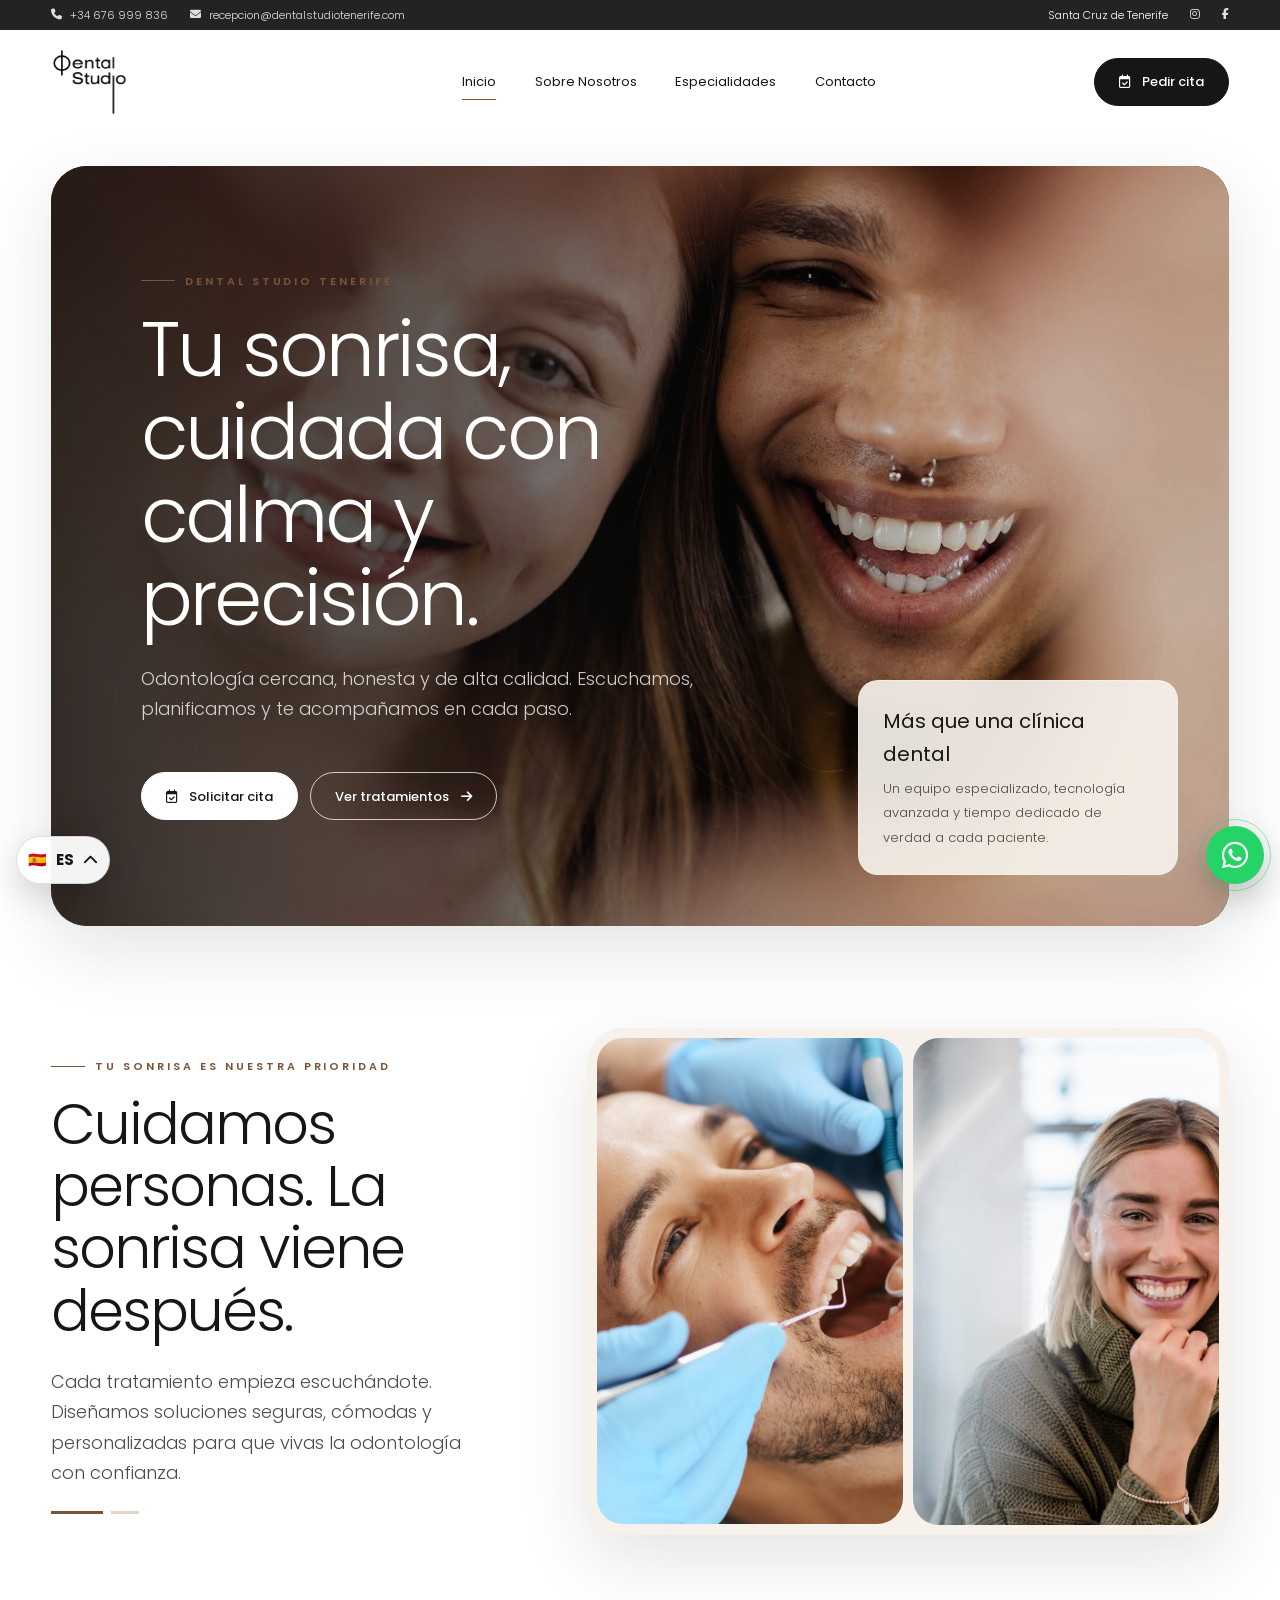
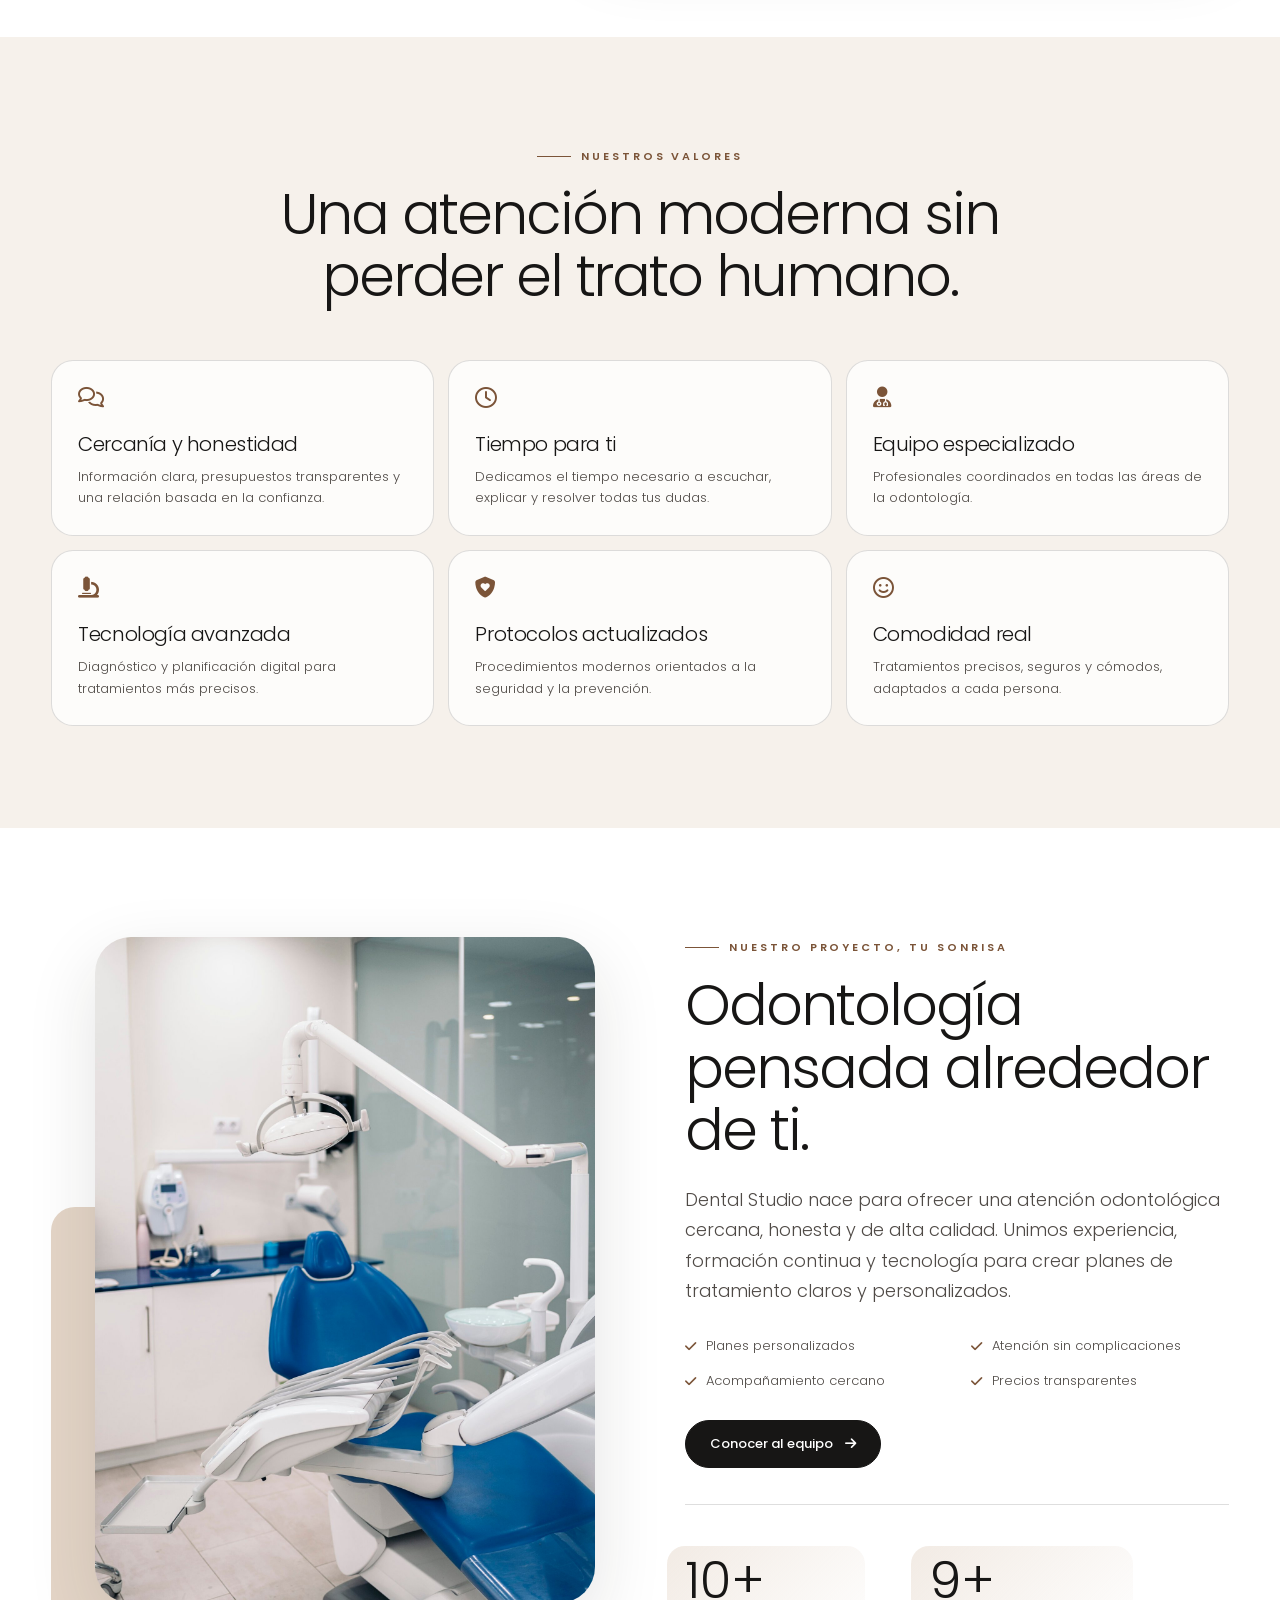
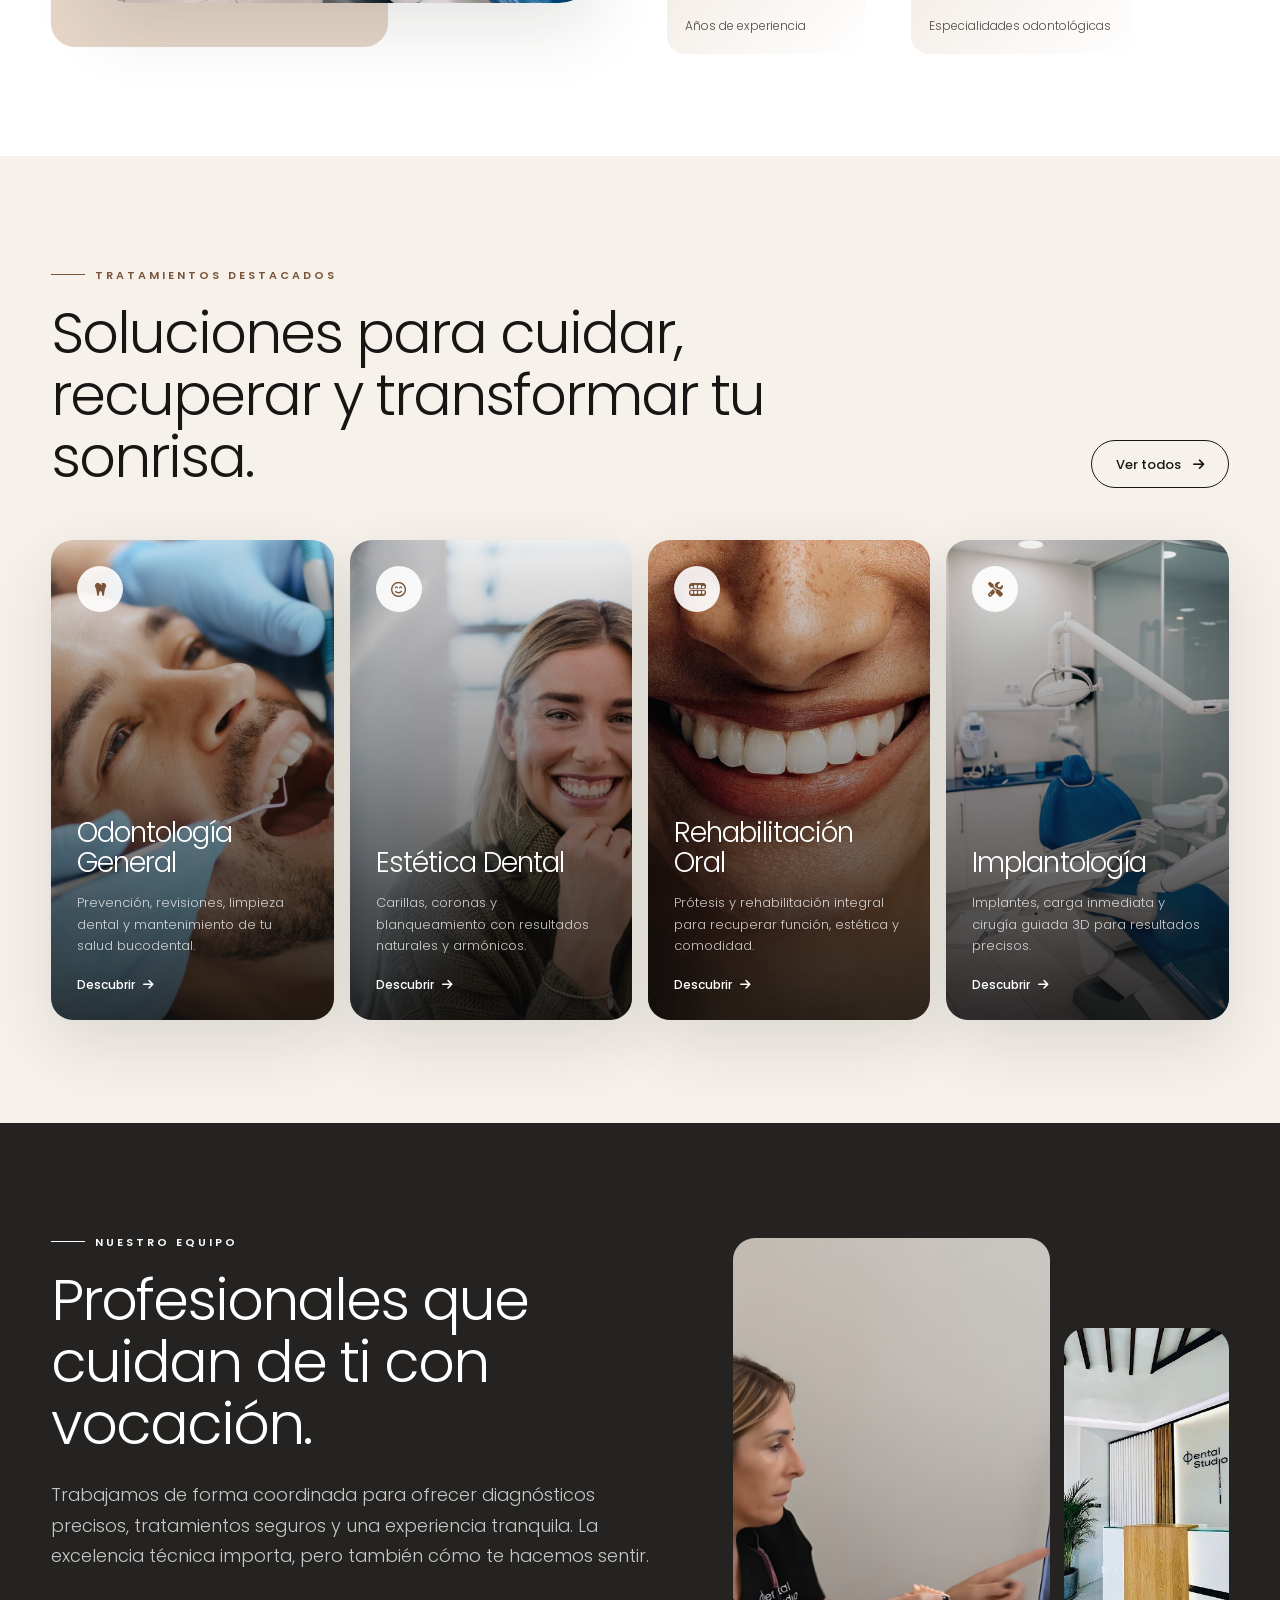
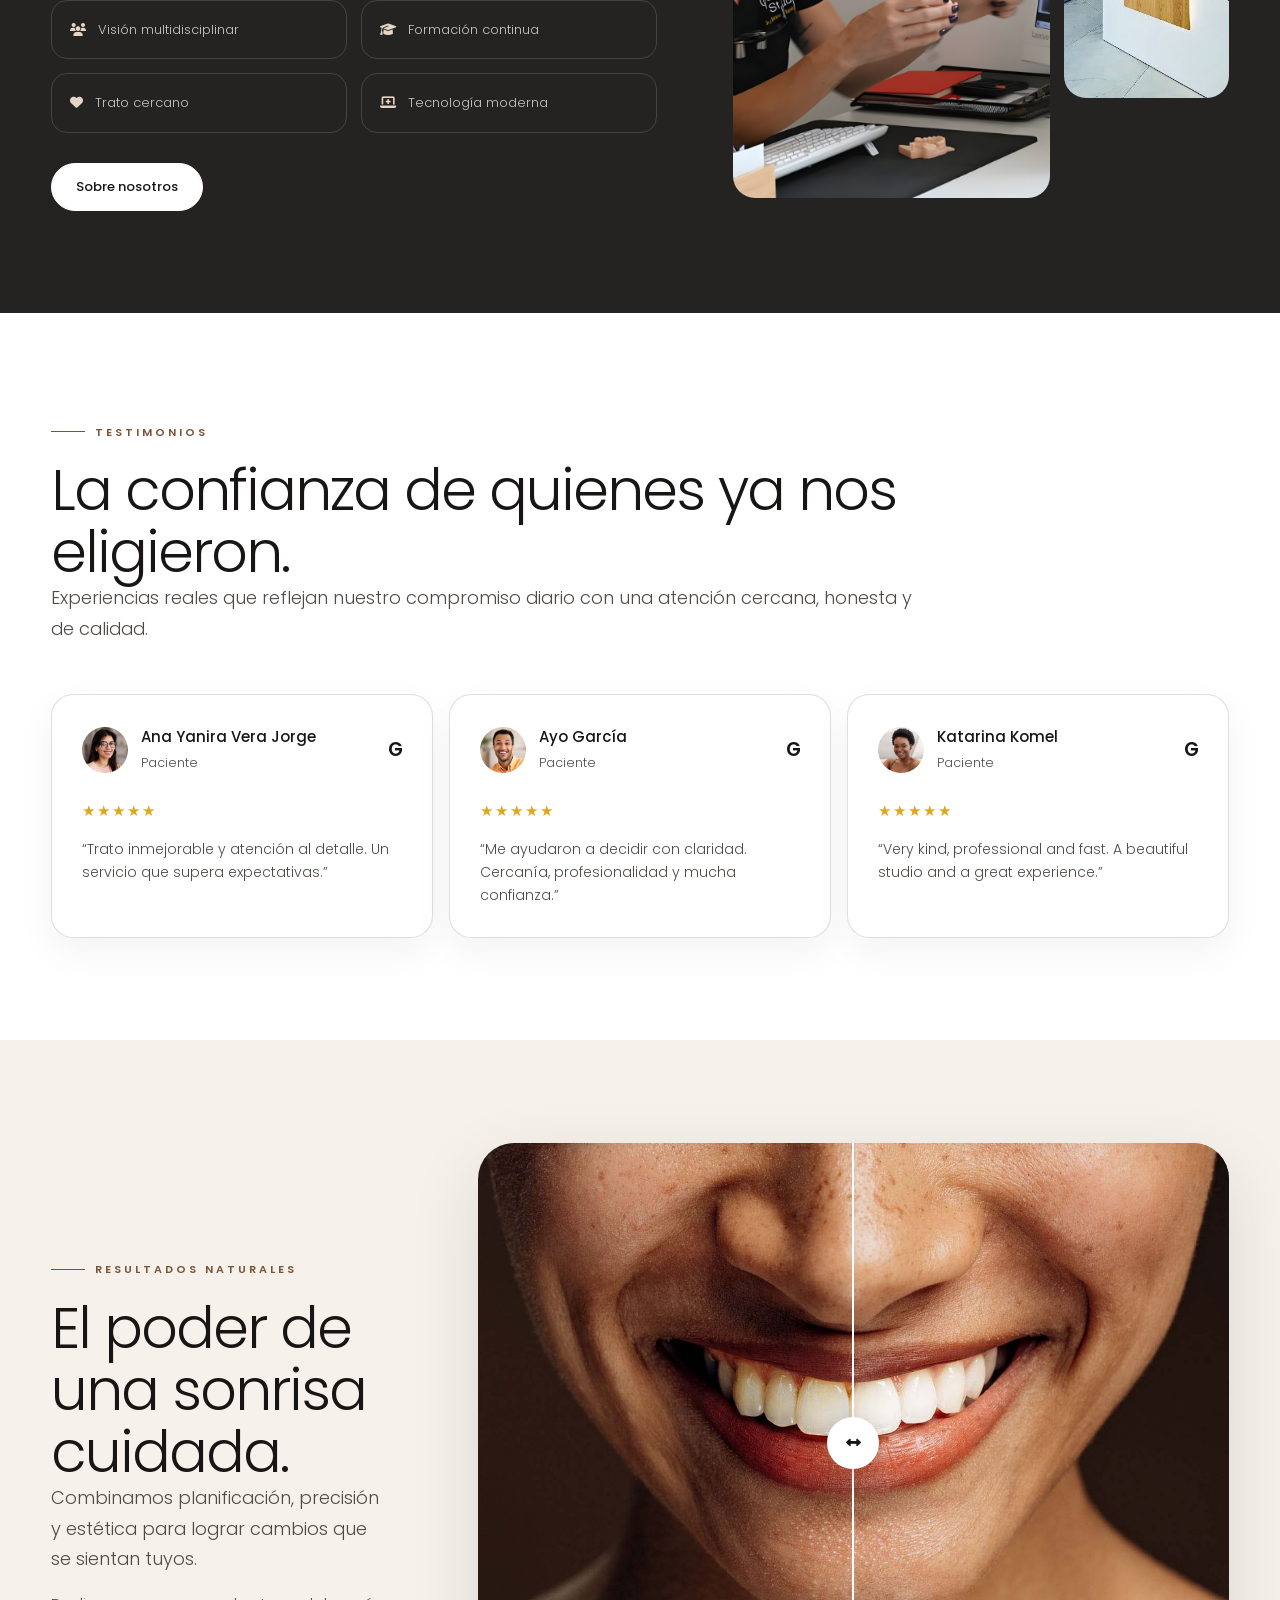
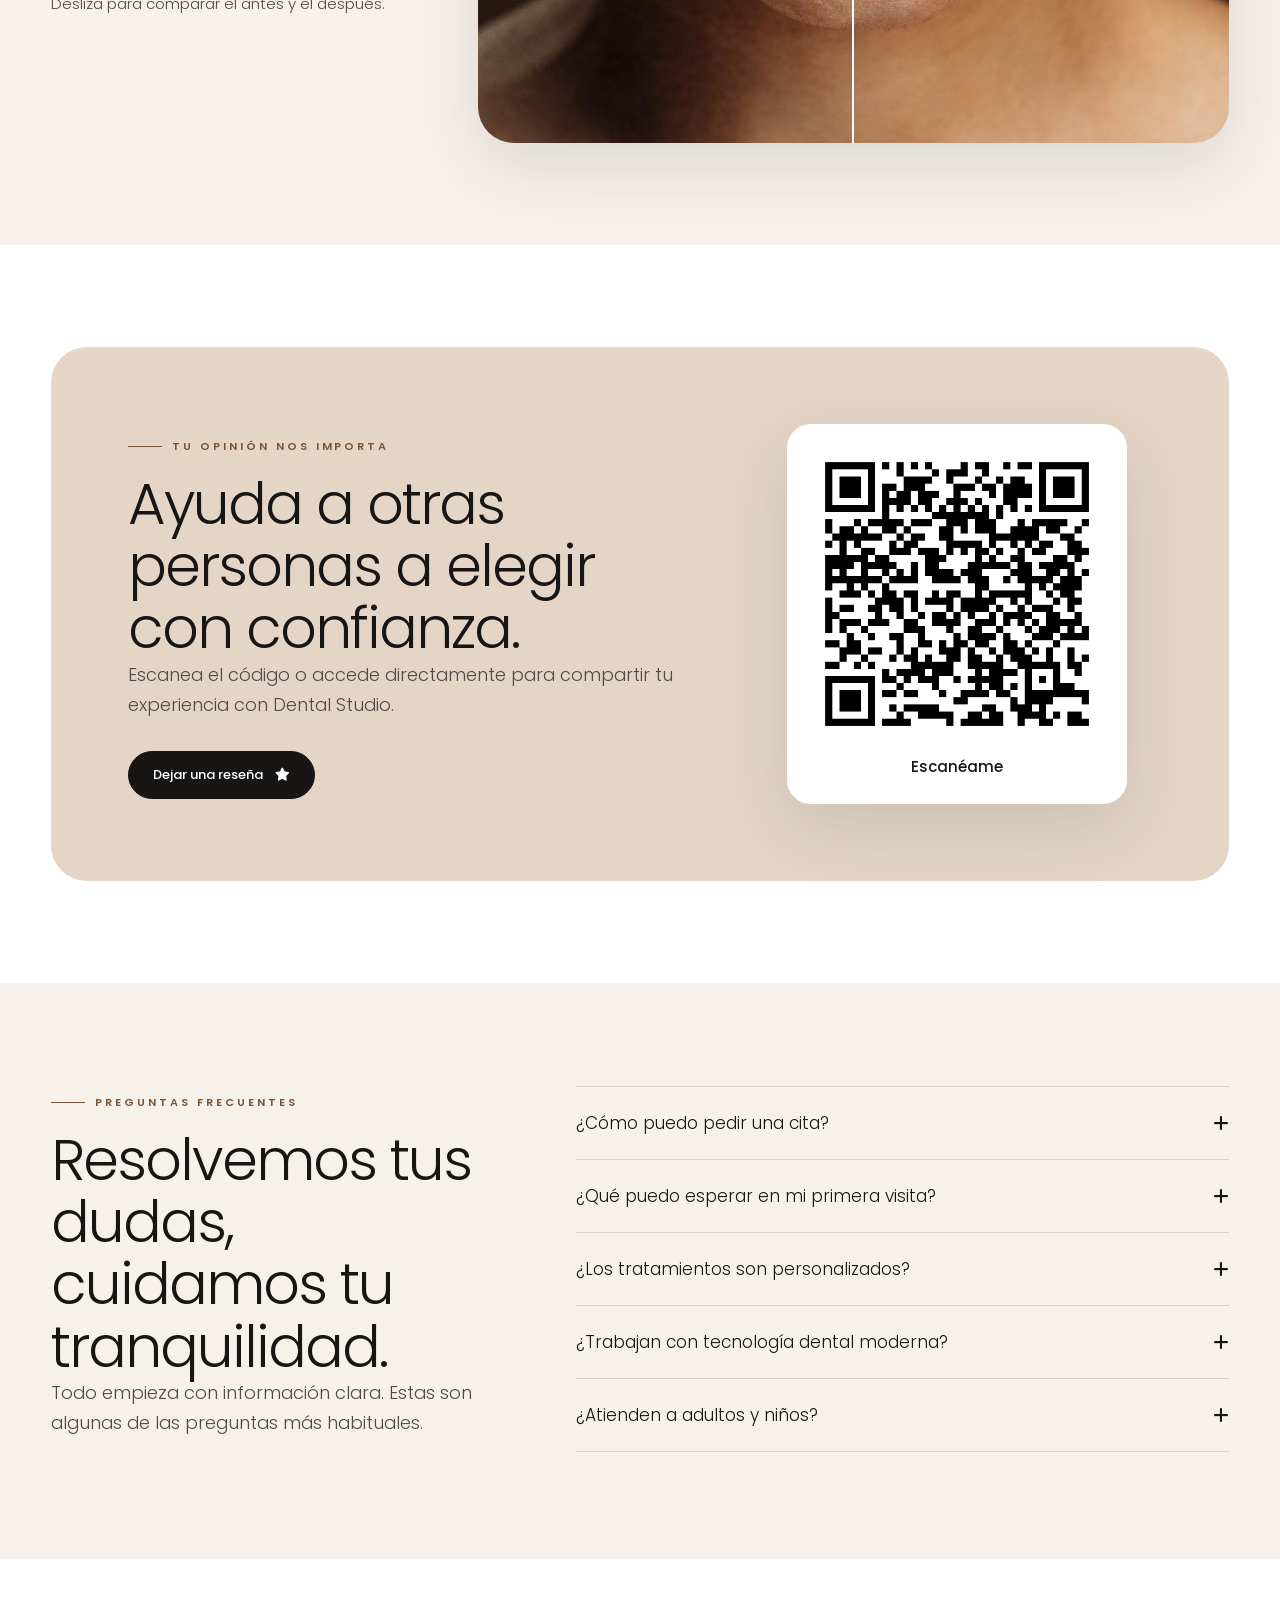
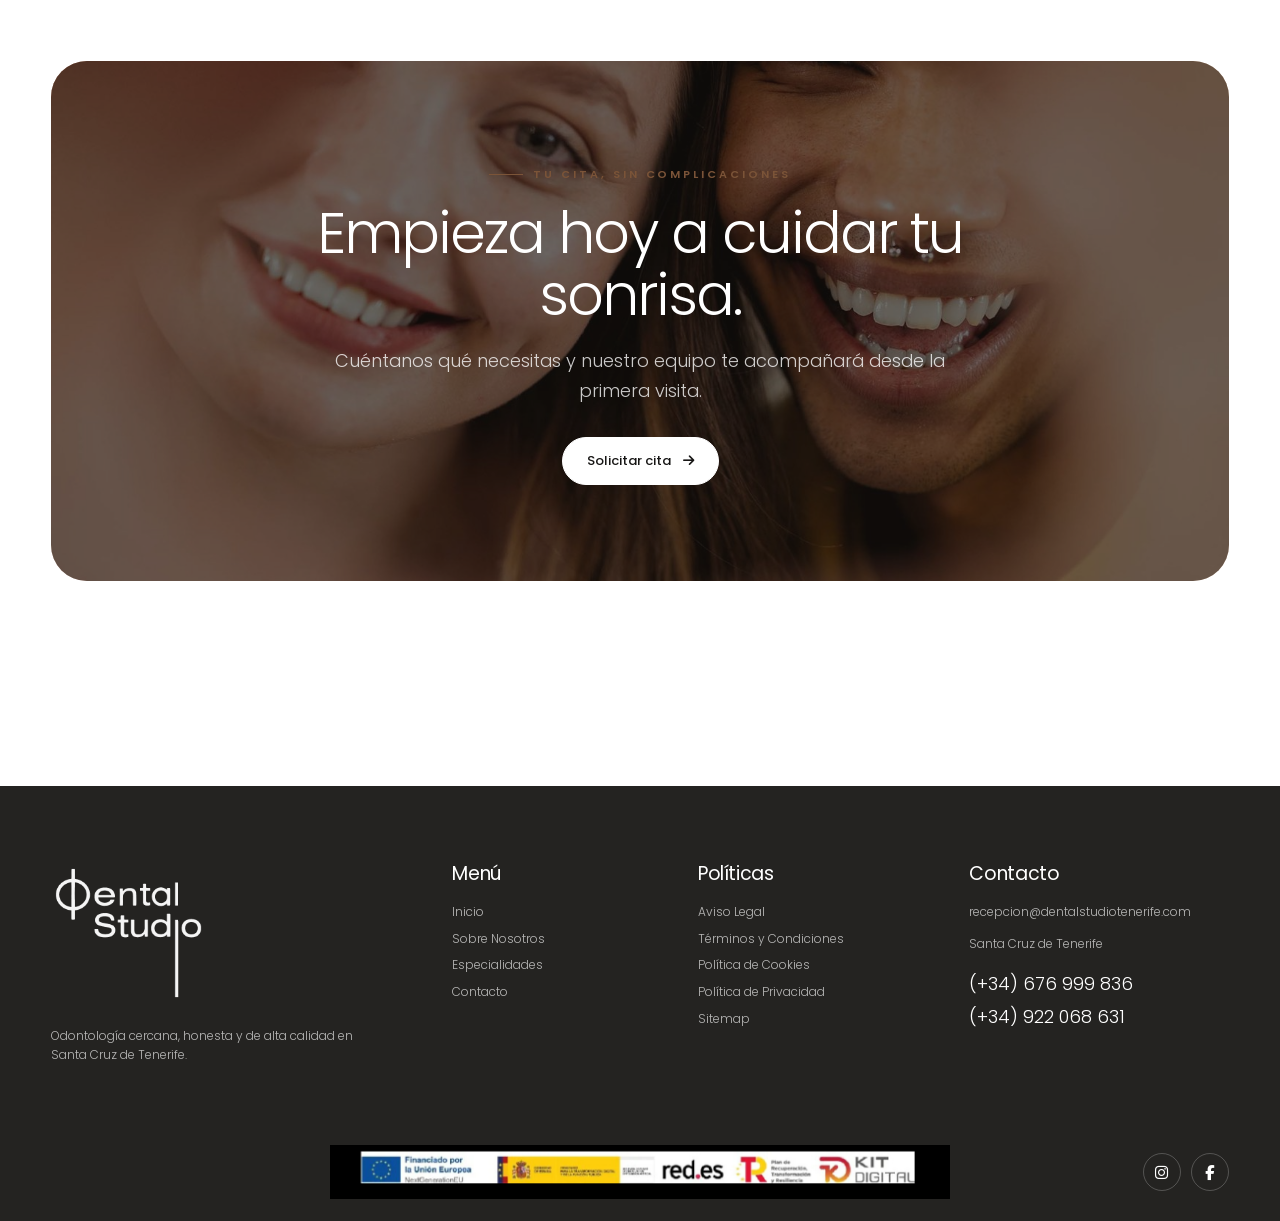
==== commit b7e77f82: "Nueva web Dental Studio" ====
--- a/index.html
+++ b/index.html
@@ -13,7 +13,7 @@
 <section class="section"><div class="shell review-panel" data-reveal=""><div><p class="kicker">Tu opinión nos importa</p><h2>Ayuda a otras personas a elegir con confianza.</h2><p class="lead">Escanea el código o accede directamente para compartir tu experiencia con Dental Studio.</p><div class="btn-row"><a class="btn" href="https://search.google.com/local/writereview?placeid=ChIJZdpkRALNQQwRyqydMFfYS24" rel="noopener" target="_blank">Dejar una reseña <i class="fa-solid fa-star"></i></a></div></div><div class="review-panel__qr"><div class="qr-card"><img alt="Código QR para dejar una reseña" src="assets/img/qr-resena-google.png"/><strong>Escanéame</strong></div></div></div></section>
 <section class="section section--cream"><div class="shell faq-grid"><div data-reveal="left"><p class="kicker">Preguntas frecuentes</p><h2>Resolvemos tus dudas, cuidamos tu tranquilidad.</h2><p class="lead">Todo empieza con información clara. Estas son algunas de las preguntas más habituales.</p></div><div class="accordion" data-reveal="right"><div class="accordion-item"><button aria-expanded="false" class="accordion-button">¿Cómo puedo pedir una cita?<i class="fa-solid fa-plus"></i></button><div class="accordion-panel"><div><p>Puedes llamar, escribirnos por WhatsApp o completar el formulario de contacto. Te responderemos para confirmar el día y la hora.</p></div></div></div><div class="accordion-item"><button aria-expanded="false" class="accordion-button">¿Qué puedo esperar en mi primera visita?<i class="fa-solid fa-plus"></i></button><div class="accordion-panel"><div><p>Escucharemos tus necesidades, realizaremos una valoración completa y te explicaremos las opciones de tratamiento con claridad.</p></div></div></div><div class="accordion-item"><button aria-expanded="false" class="accordion-button">¿Los tratamientos son personalizados?<i class="fa-solid fa-plus"></i></button><div class="accordion-panel"><div><p>Sí. Cada plan se adapta a tu salud, objetivos, ritmo y presupuesto.</p></div></div></div><div class="accordion-item"><button aria-expanded="false" class="accordion-button">¿Trabajan con tecnología dental moderna?<i class="fa-solid fa-plus"></i></button><div class="accordion-panel"><div><p>Utilizamos diagnóstico y planificación digital, radiodiagnóstico 3D y protocolos actualizados.</p></div></div></div><div class="accordion-item"><button aria-expanded="false" class="accordion-button">¿Atienden a adultos y niños?<i class="fa-solid fa-plus"></i></button><div class="accordion-panel"><div><p>Sí. Contamos con atención para todas las etapas de la vida, incluida odontopediatría.</p></div></div></div></div></div></section>
 <section class="section"><div class="shell cta" data-reveal=""><img alt="Pacientes sonriendo" src="assets/img/modern-multiethnic-unstereotyped-couple-lifestyle-UK73252.jpg"/><div class="cta__content"><p class="kicker">Tu cita, sin complicaciones</p><h2>Empieza hoy a cuidar tu sonrisa.</h2><p class="lead">Cuéntanos qué necesitas y nuestro equipo te acompañará desde la primera visita.</p><div class="btn-row" style="justify-content:center"><a class="btn btn--light" href="contacto.html">Solicitar cita <i class="fa-solid fa-arrow-right"></i></a></div></div></div></section>
-</main><footer class="site-footer"><div class="shell"><div class="footer-grid"><div class="footer-brand"><img alt="Dental Studio" src="assets/img/logo-dental-studio-hd.png"/><p>Odontología cercana, honesta y de alta calidad en Santa Cruz de Tenerife.</p></div><div class="footer-col"><h3>Menú</h3><nav><a href="index.html">Inicio</a><a href="sobre-nosotros.html">Sobre Nosotros</a><a href="servicios.html">Especialidades</a><a href="contacto.html">Contacto</a></nav></div><div class="footer-col"><h3>Políticas</h3><nav><a href="aviso-legal.html">Aviso Legal</a><a href="terminos-y-condiciones.html">Términos y Condiciones</a><a href="politicas-de-cookies.html">Política de Cookies</a><a href="politicas-de-privacidad.html">Política de Privacidad</a><a href="sitemap.html">Sitemap</a></nav></div><div class="footer-col"><h3>Contacto</h3><p>recepcion@dentalstudiotenerife.com</p><p>Santa Cruz de Tenerife</p><div class="footer-phones">(+34) 676 999 836<br/>(+34) 922 068 631</div></div></div><p class="funding-copy">Financiado por la Unión Europea con el programa Kit Digital por los fondos Next Generation (EU) del Mecanismo de Recuperación y Resiliencia</p><div class="footer-bottom"><span></span><img alt="Logotipos de financiación europea y Kit Digital" class="funding-strip" src="assets/img/funding-strip.png"/><div class="footer-social"><a aria-label="Instagram" href="#"><i class="fa-brands fa-instagram"></i></a><a aria-label="Facebook" href="#"><i class="fa-brands fa-facebook-f"></i></a></div></div></div></footer>
+</main><footer class="site-footer"><div class="shell"><div class="footer-grid"><div class="footer-brand"><img alt="Dental Studio" src="assets/img/logo-dental-studio-hd.png"/><p>Odontología cercana, honesta y de alta calidad en Santa Cruz de Tenerife.</p></div><div class="footer-col"><h3>Menú</h3><nav><a href="index.html">Inicio</a><a href="sobre-nosotros.html">Sobre Nosotros</a><a href="servicios.html">Especialidades</a><a href="contacto.html">Contacto</a></nav></div><div class="footer-col"><h3>Políticas</h3><nav><a href="aviso-legal.html">Aviso Legal</a><a href="terminos-y-condiciones.html">Términos y Condiciones</a><a href="politicas-de-cookies.html">Política de Cookies</a><a href="politicas-de-privacidad.html">Política de Privacidad</a><a href="sitemap.html">Sitemap</a></nav></div><div class="footer-col"><h3>Contacto</h3><p>recepcion@dentalstudiotenerife.com</p><p>Santa Cruz de Tenerife</p><div class="footer-phones">(+34) 676 999 836<br/>(+34) 922 068 631</div></div></div><p class="funding-copy"></p><div class="footer-bottom"><span></span><img alt="Logotipos de financiación europea y Kit Digital" class="funding-strip" src="assets/img/funding-strip.png"/><div class="footer-social"><a aria-label="Instagram" href="#"><i class="fa-brands fa-instagram"></i></a><a aria-label="Facebook" href="#"><i class="fa-brands fa-facebook-f"></i></a></div></div></div></footer>
 <aside aria-label="Selector de idioma" class="language-switcher">
 <button aria-expanded="false" aria-haspopup="listbox" class="language-toggle" type="button"><span aria-hidden="true">🇪🇸</span><strong>ES</strong><i aria-hidden="true" class="fa-solid fa-chevron-up"></i></button>
 <div aria-label="Seleccionar idioma" class="language-menu" role="listbox"><button aria-selected="true" class="language-option is-active" data-lang="es" role="option" type="button"><span aria-hidden="true">🇪🇸</span><span>Español</span><span class="language-option__code">ES</span></button><button aria-selected="false" class="language-option" data-lang="en" role="option" type="button"><span aria-hidden="true">🇬🇧</span><span>English</span><span class="language-option__code">EN</span></button><button aria-selected="false" class="language-option" data-lang="de" role="option" type="button"><span aria-hidden="true">🇩🇪</span><span>Deutsch</span><span class="language-option__code">DE</span></button><button aria-selected="false" class="language-option" data-lang="fr" role="option" type="button"><span aria-hidden="true">🇫🇷</span><span>Français</span><span class="language-option__code">FR</span></button><button aria-selected="false" class="language-option" data-lang="it" role="option" type="button"><span aria-hidden="true">🇮🇹</span><span>Italiano</span><span class="language-option__code">IT</span></button><button aria-selected="false" class="language-option" data-lang="pt" role="option" type="button"><span aria-hidden="true">🇵🇹</span><span>Português</span><span class="language-option__code">PT</span></button><button aria-selected="false" class="language-option" data-lang="nl" role="option" type="button"><span aria-hidden="true">🇳🇱</span><span>Nederlands</span><span class="language-option__code">NL</span></button><button aria-selected="false" class="language-option" data-lang="pl" role="option" type="button"><span aria-hidden="true">🇵🇱</span><span>Polski</span><span class="language-option__code">PL</span></button><button aria-selected="false" class="language-option" data-lang="sv" role="option" type="button"><span aria-hidden="true">🇸🇪</span><span>Svenska</span><span class="language-option__code">SV</span></button><button aria-selected="false" class="language-option" data-lang="da" role="option" type="button"><span aria-hidden="true">🇩🇰</span><span>Dansk</span><span class="language-option__code">DA</span></button><button aria-selected="false" class="language-option" data-lang="no" role="option" type="button"><span aria-hidden="true">🇳🇴</span><span>Norsk</span><span class="language-option__code">NO</span></button></div>
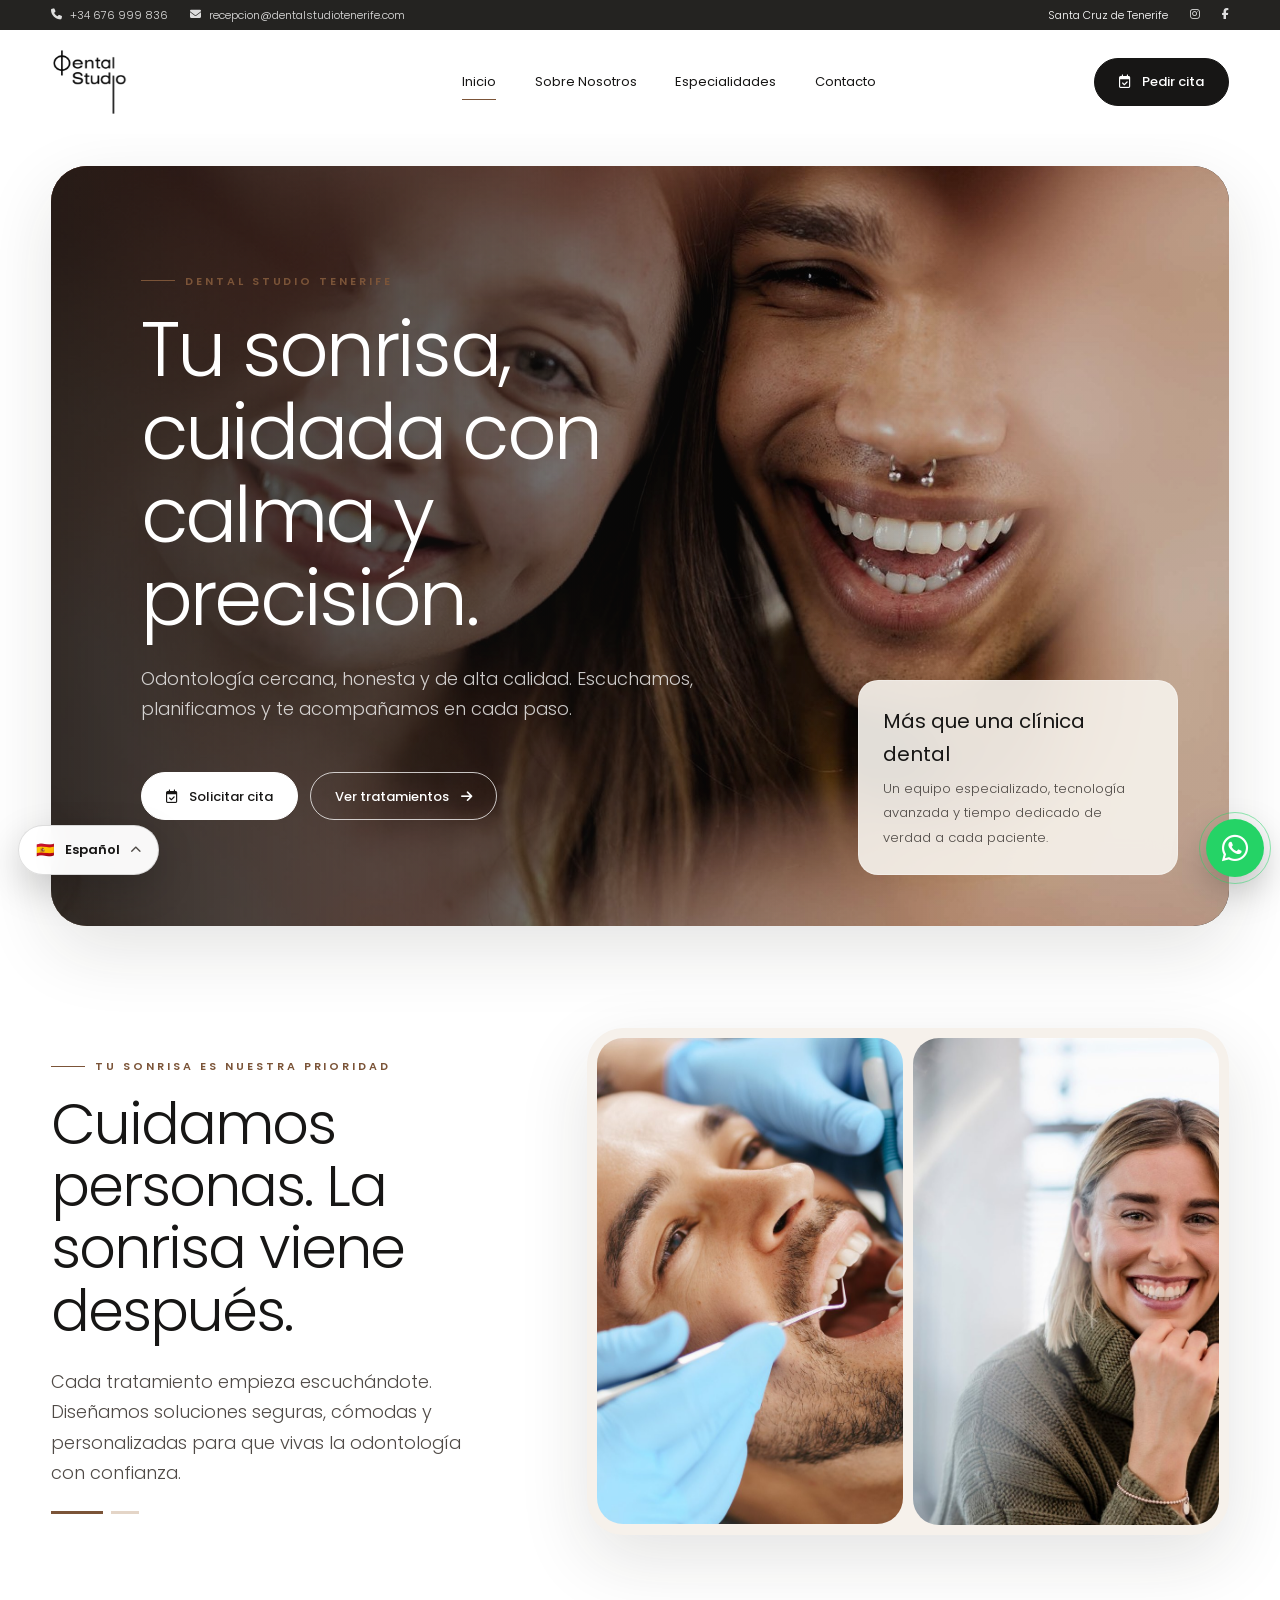
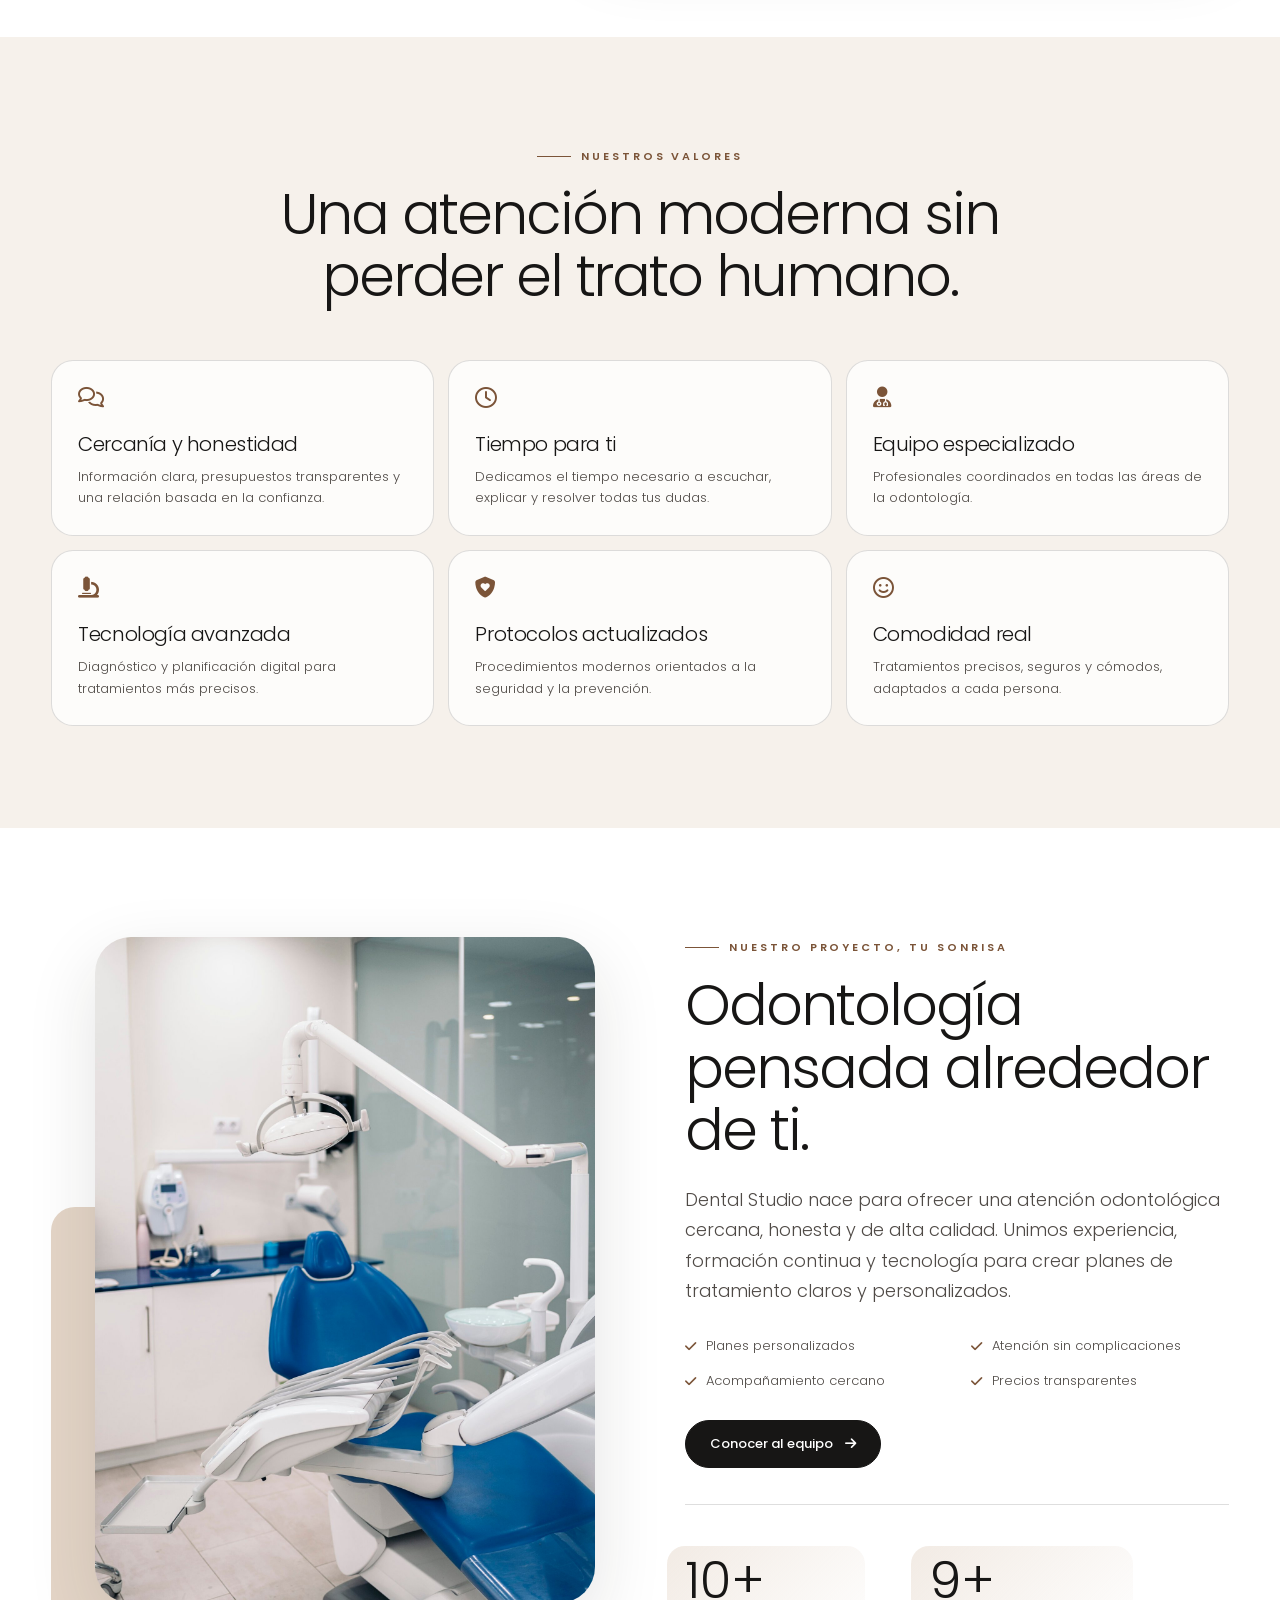
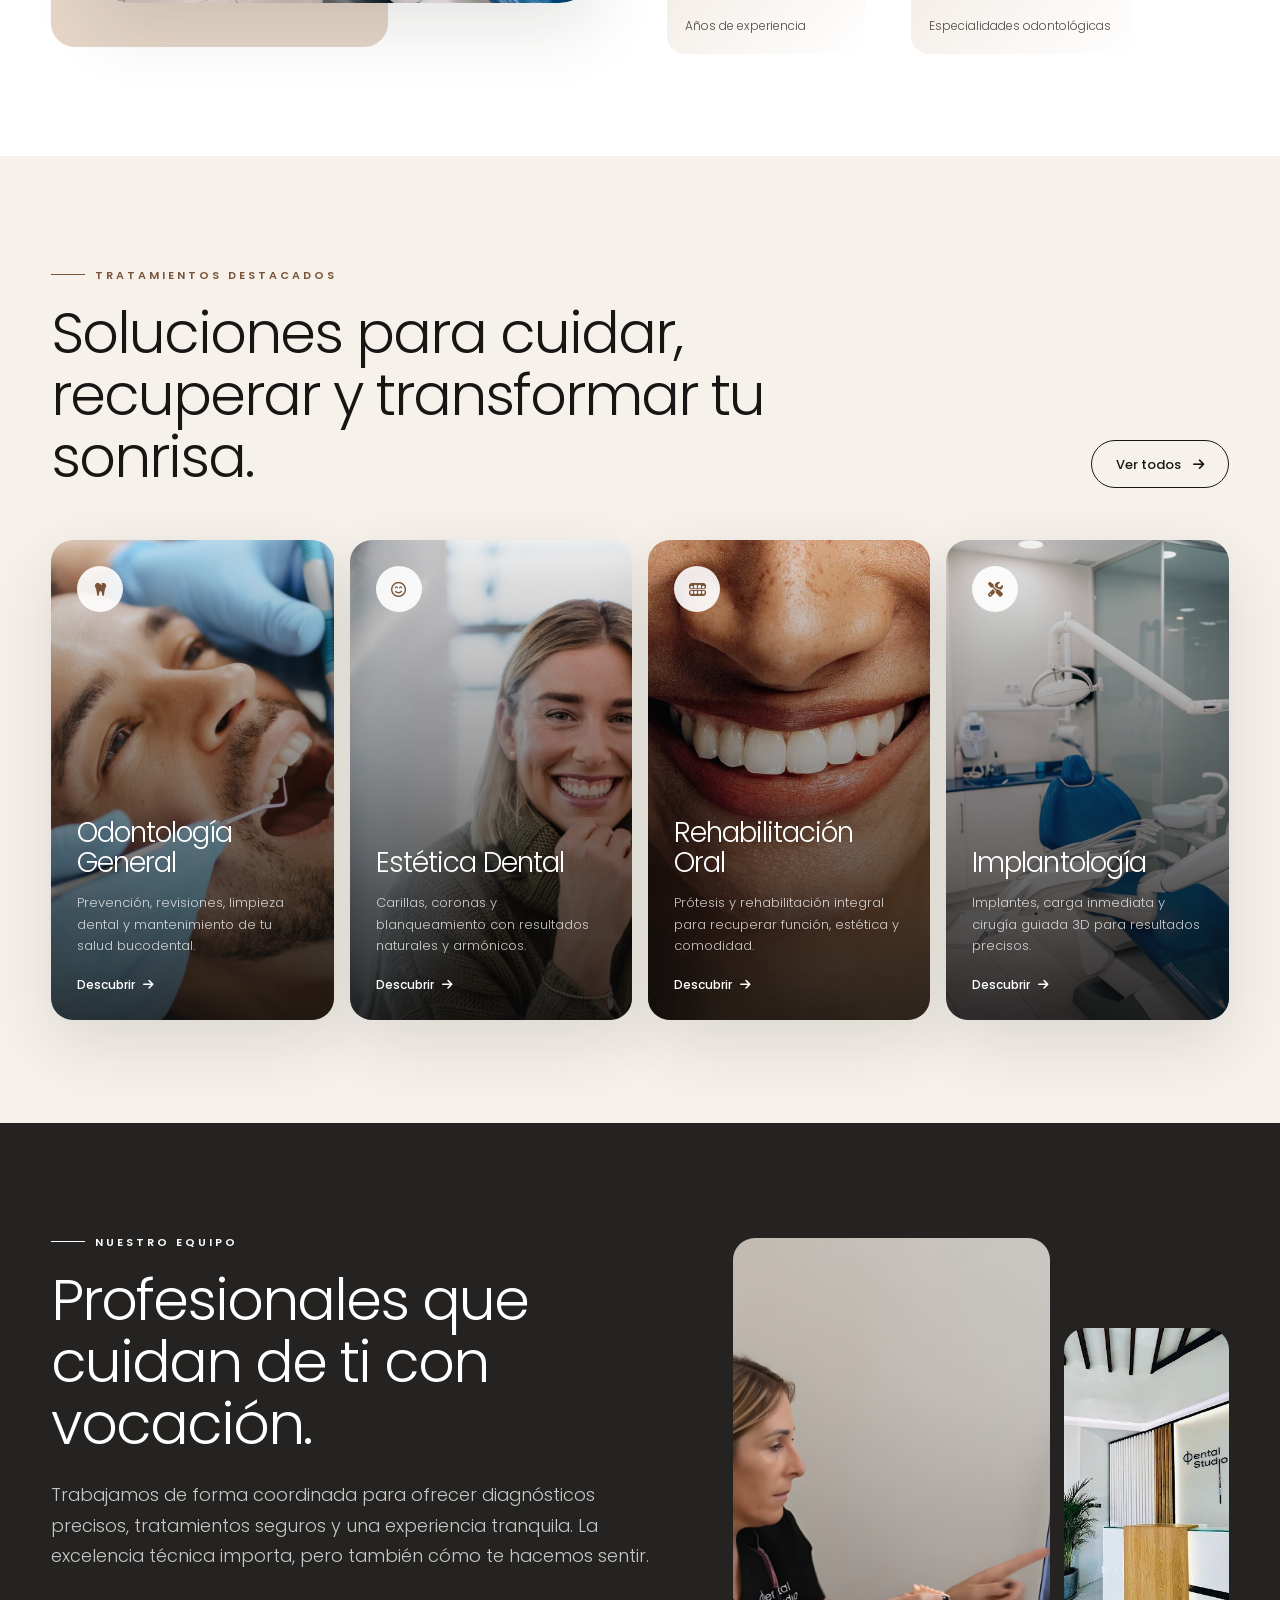
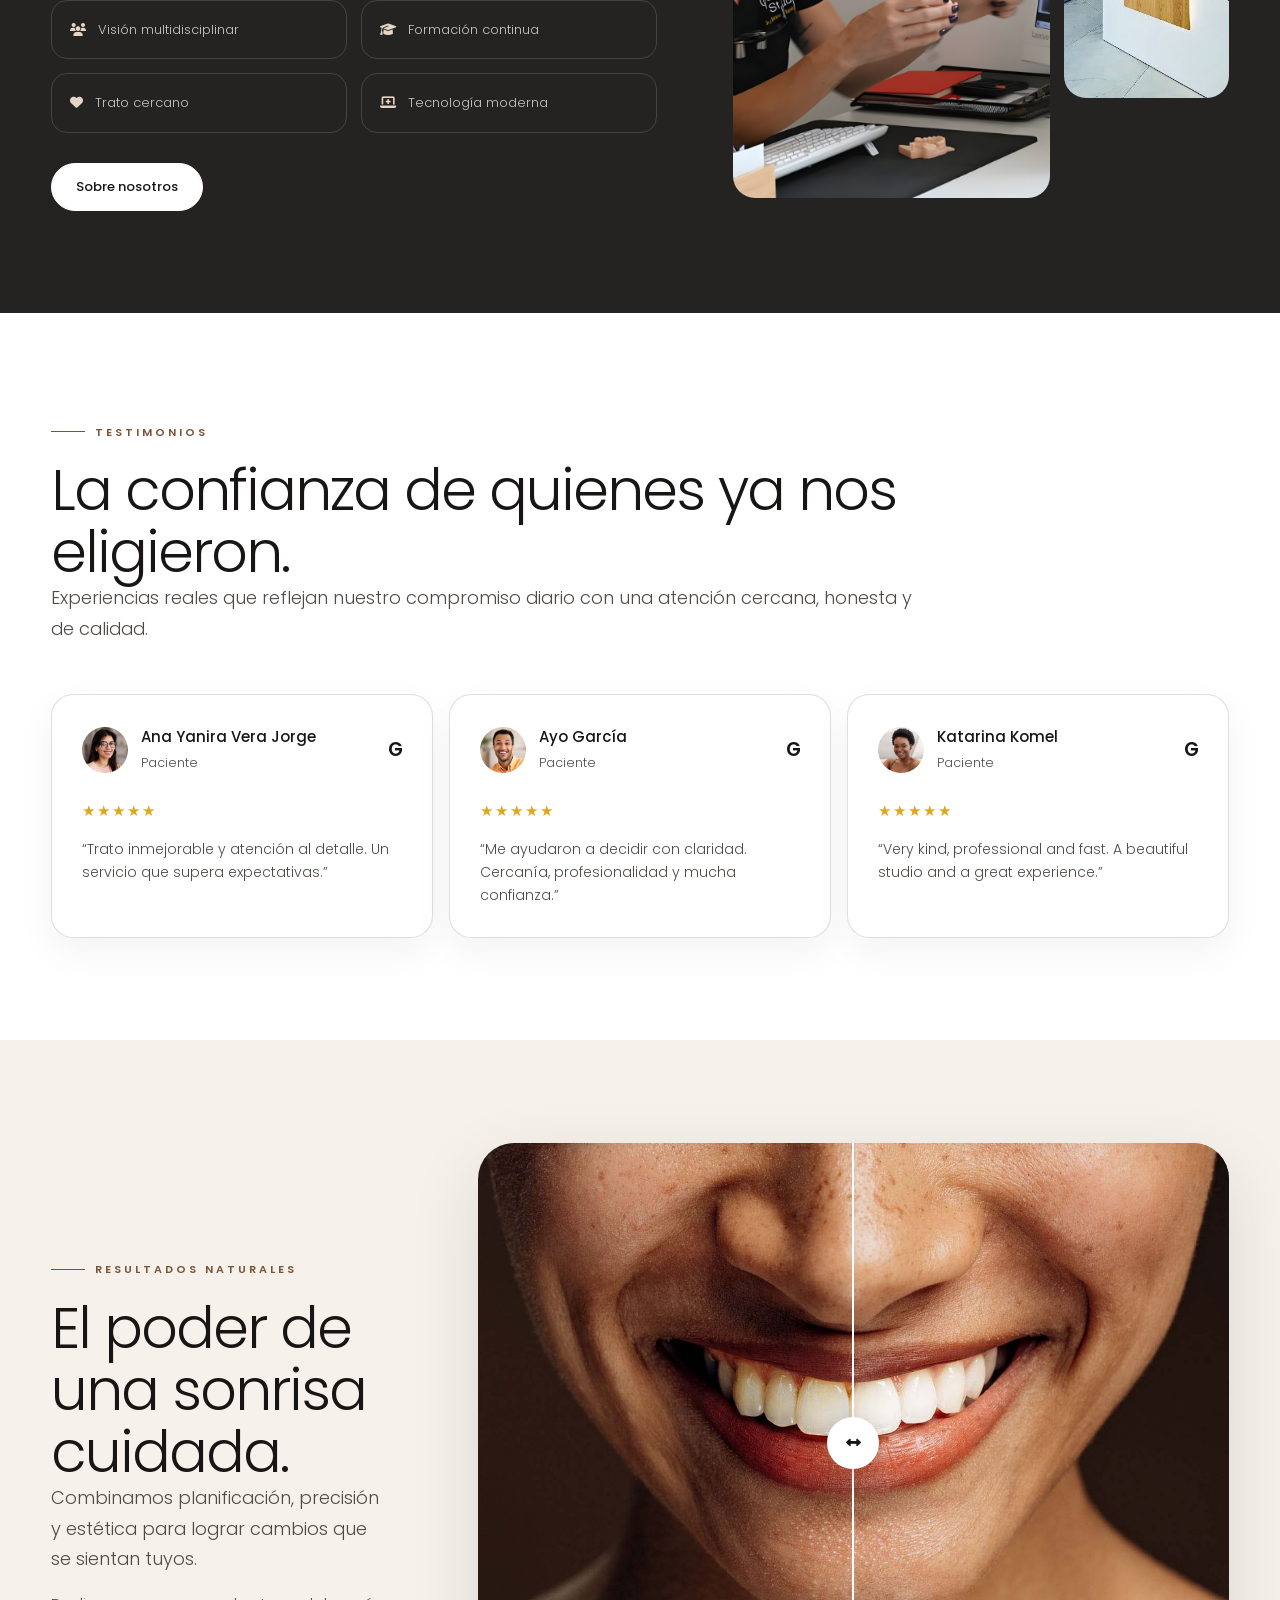
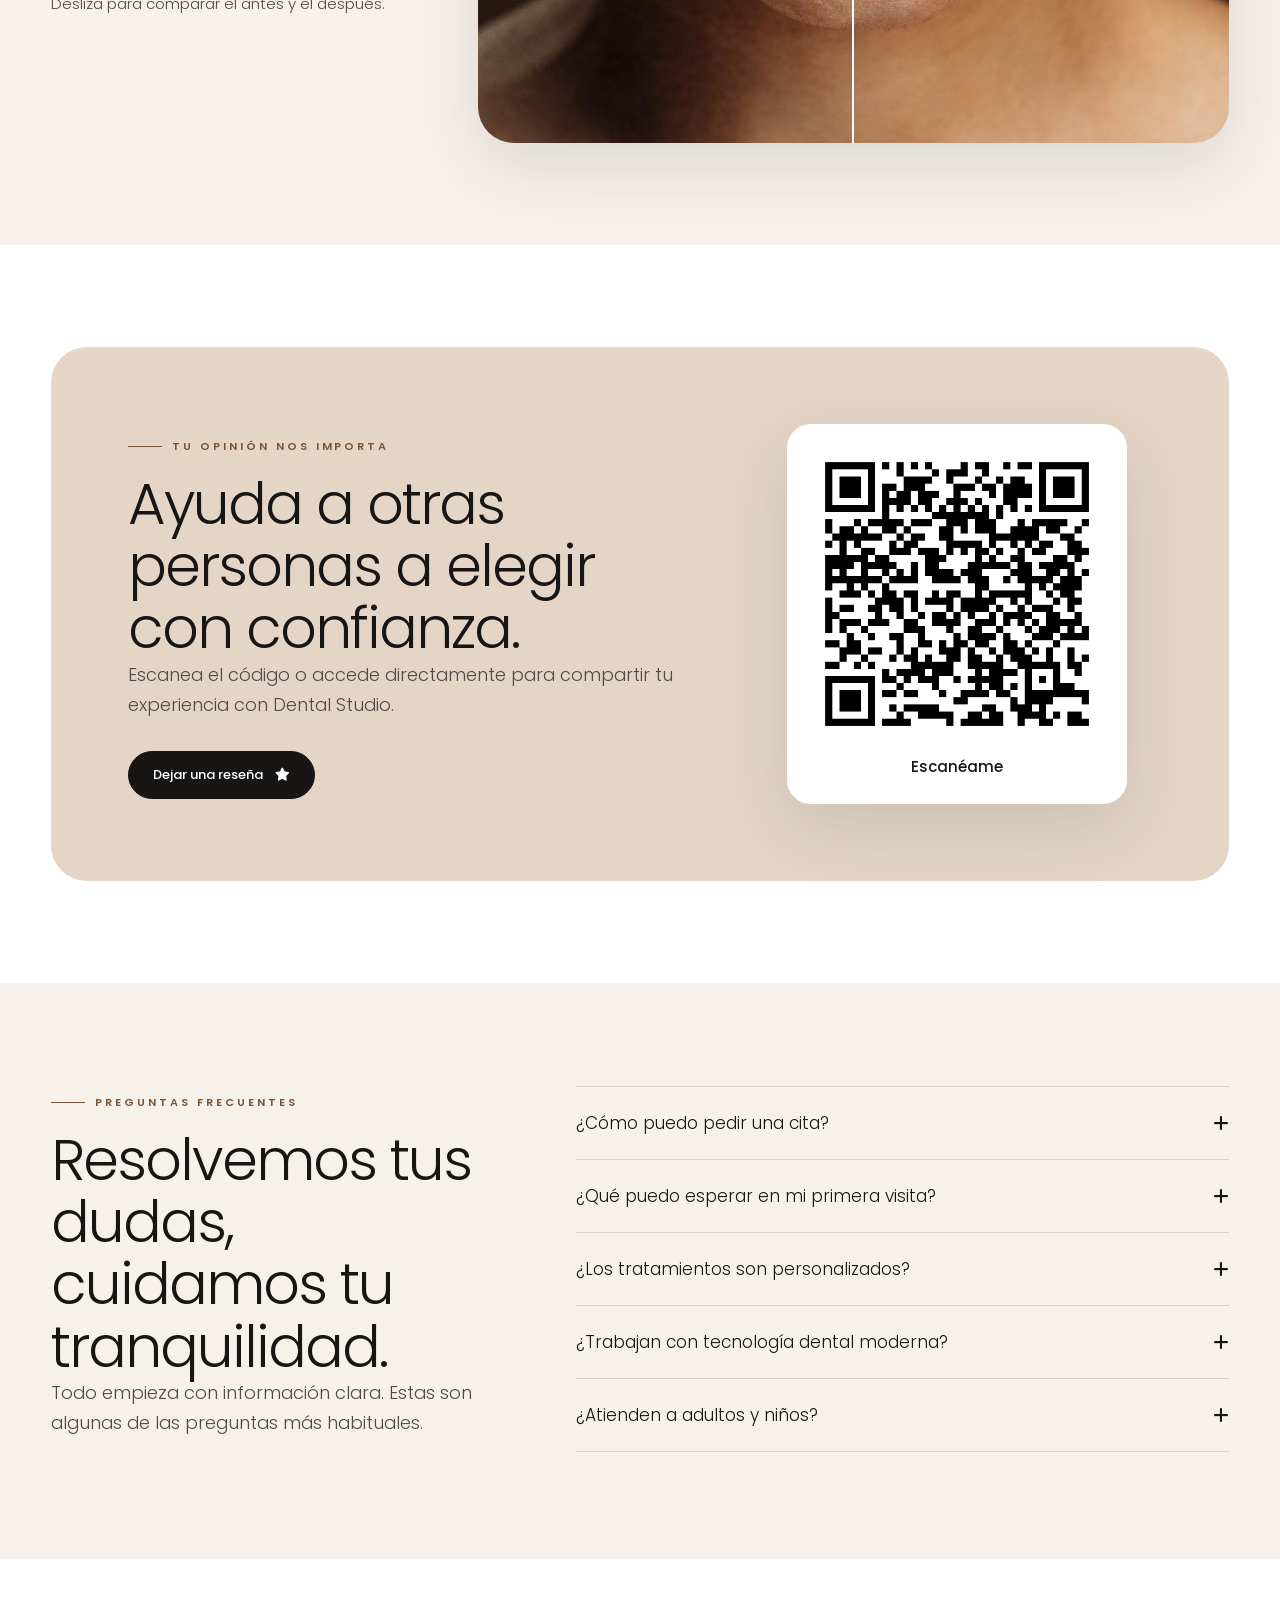
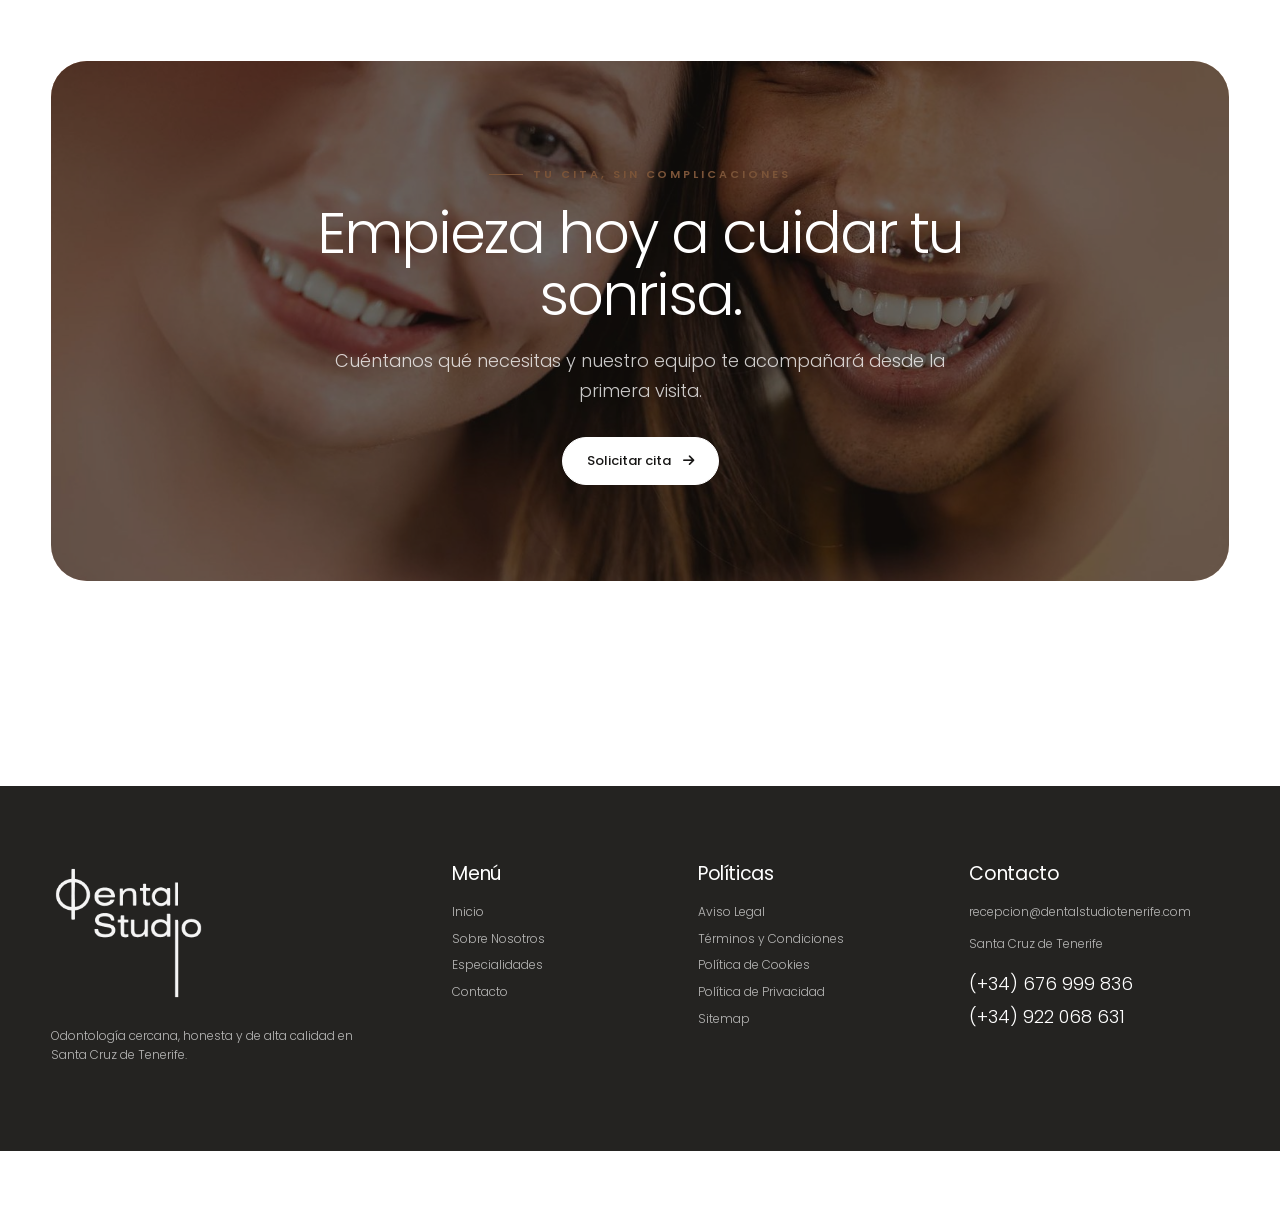
==== commit d4422895: "Nueva web Dental Studio" ====
--- a/index.html
+++ b/index.html
@@ -13,7 +13,7 @@
 <section class="section"><div class="shell review-panel" data-reveal=""><div><p class="kicker">Tu opinión nos importa</p><h2>Ayuda a otras personas a elegir con confianza.</h2><p class="lead">Escanea el código o accede directamente para compartir tu experiencia con Dental Studio.</p><div class="btn-row"><a class="btn" href="https://search.google.com/local/writereview?placeid=ChIJZdpkRALNQQwRyqydMFfYS24" rel="noopener" target="_blank">Dejar una reseña <i class="fa-solid fa-star"></i></a></div></div><div class="review-panel__qr"><div class="qr-card"><img alt="Código QR para dejar una reseña" src="assets/img/qr-resena-google.png"/><strong>Escanéame</strong></div></div></div></section>
 <section class="section section--cream"><div class="shell faq-grid"><div data-reveal="left"><p class="kicker">Preguntas frecuentes</p><h2>Resolvemos tus dudas, cuidamos tu tranquilidad.</h2><p class="lead">Todo empieza con información clara. Estas son algunas de las preguntas más habituales.</p></div><div class="accordion" data-reveal="right"><div class="accordion-item"><button aria-expanded="false" class="accordion-button">¿Cómo puedo pedir una cita?<i class="fa-solid fa-plus"></i></button><div class="accordion-panel"><div><p>Puedes llamar, escribirnos por WhatsApp o completar el formulario de contacto. Te responderemos para confirmar el día y la hora.</p></div></div></div><div class="accordion-item"><button aria-expanded="false" class="accordion-button">¿Qué puedo esperar en mi primera visita?<i class="fa-solid fa-plus"></i></button><div class="accordion-panel"><div><p>Escucharemos tus necesidades, realizaremos una valoración completa y te explicaremos las opciones de tratamiento con claridad.</p></div></div></div><div class="accordion-item"><button aria-expanded="false" class="accordion-button">¿Los tratamientos son personalizados?<i class="fa-solid fa-plus"></i></button><div class="accordion-panel"><div><p>Sí. Cada plan se adapta a tu salud, objetivos, ritmo y presupuesto.</p></div></div></div><div class="accordion-item"><button aria-expanded="false" class="accordion-button">¿Trabajan con tecnología dental moderna?<i class="fa-solid fa-plus"></i></button><div class="accordion-panel"><div><p>Utilizamos diagnóstico y planificación digital, radiodiagnóstico 3D y protocolos actualizados.</p></div></div></div><div class="accordion-item"><button aria-expanded="false" class="accordion-button">¿Atienden a adultos y niños?<i class="fa-solid fa-plus"></i></button><div class="accordion-panel"><div><p>Sí. Contamos con atención para todas las etapas de la vida, incluida odontopediatría.</p></div></div></div></div></div></section>
 <section class="section"><div class="shell cta" data-reveal=""><img alt="Pacientes sonriendo" src="assets/img/modern-multiethnic-unstereotyped-couple-lifestyle-UK73252.jpg"/><div class="cta__content"><p class="kicker">Tu cita, sin complicaciones</p><h2>Empieza hoy a cuidar tu sonrisa.</h2><p class="lead">Cuéntanos qué necesitas y nuestro equipo te acompañará desde la primera visita.</p><div class="btn-row" style="justify-content:center"><a class="btn btn--light" href="contacto.html">Solicitar cita <i class="fa-solid fa-arrow-right"></i></a></div></div></div></section>
-</main><footer class="site-footer"><div class="shell"><div class="footer-grid"><div class="footer-brand"><img alt="Dental Studio" src="assets/img/logo-dental-studio-hd.png"/><p>Odontología cercana, honesta y de alta calidad en Santa Cruz de Tenerife.</p></div><div class="footer-col"><h3>Menú</h3><nav><a href="index.html">Inicio</a><a href="sobre-nosotros.html">Sobre Nosotros</a><a href="servicios.html">Especialidades</a><a href="contacto.html">Contacto</a></nav></div><div class="footer-col"><h3>Políticas</h3><nav><a href="aviso-legal.html">Aviso Legal</a><a href="terminos-y-condiciones.html">Términos y Condiciones</a><a href="politicas-de-cookies.html">Política de Cookies</a><a href="politicas-de-privacidad.html">Política de Privacidad</a><a href="sitemap.html">Sitemap</a></nav></div><div class="footer-col"><h3>Contacto</h3><p>recepcion@dentalstudiotenerife.com</p><p>Santa Cruz de Tenerife</p><div class="footer-phones">(+34) 676 999 836<br/>(+34) 922 068 631</div></div></div><p class="funding-copy"></p><div class="footer-bottom"><span></span><img alt="Logotipos de financiación europea y Kit Digital" class="funding-strip" src="assets/img/funding-strip.png"/><div class="footer-social"><a aria-label="Instagram" href="#"><i class="fa-brands fa-instagram"></i></a><a aria-label="Facebook" href="#"><i class="fa-brands fa-facebook-f"></i></a></div></div></div></footer>
+</main><footer class="site-footer"><div class="shell"><div class="footer-grid"><div class="footer-brand"><img alt="Dental Studio" src="assets/img/logo-dental-studio-hd.png"/><p>Odontología cercana, honesta y de alta calidad en Santa Cruz de Tenerife.</p></div><div class="footer-col"><h3>Menú</h3><nav><a href="index.html">Inicio</a><a href="sobre-nosotros.html">Sobre Nosotros</a><a href="servicios.html">Especialidades</a><a href="contacto.html">Contacto</a></nav></div><div class="footer-col"><h3>Políticas</h3><nav><a href="aviso-legal.html">Aviso Legal</a><a href="terminos-y-condiciones.html">Términos y Condiciones</a><a href="politicas-de-cookies.html">Política de Cookies</a><a href="politicas-de-privacidad.html">Política de Privacidad</a><a href="sitemap.html">Sitemap</a></nav></div><div class="footer-col"><h3>Contacto</h3><p>recepcion@dentalstudiotenerife.com</p><p>Santa Cruz de Tenerife</p><div class="footer-phones">(+34) 676 999 836<br/>(+34) 922 068 631</div></div></div><p class="funding-copy"></p></div></div></footer>
 <aside aria-label="Selector de idioma" class="language-switcher">
 <button aria-expanded="false" aria-haspopup="listbox" class="language-toggle" type="button"><span aria-hidden="true">🇪🇸</span><strong>ES</strong><i aria-hidden="true" class="fa-solid fa-chevron-up"></i></button>
 <div aria-label="Seleccionar idioma" class="language-menu" role="listbox"><button aria-selected="true" class="language-option is-active" data-lang="es" role="option" type="button"><span aria-hidden="true">🇪🇸</span><span>Español</span><span class="language-option__code">ES</span></button><button aria-selected="false" class="language-option" data-lang="en" role="option" type="button"><span aria-hidden="true">🇬🇧</span><span>English</span><span class="language-option__code">EN</span></button><button aria-selected="false" class="language-option" data-lang="de" role="option" type="button"><span aria-hidden="true">🇩🇪</span><span>Deutsch</span><span class="language-option__code">DE</span></button><button aria-selected="false" class="language-option" data-lang="fr" role="option" type="button"><span aria-hidden="true">🇫🇷</span><span>Français</span><span class="language-option__code">FR</span></button><button aria-selected="false" class="language-option" data-lang="it" role="option" type="button"><span aria-hidden="true">🇮🇹</span><span>Italiano</span><span class="language-option__code">IT</span></button><button aria-selected="false" class="language-option" data-lang="pt" role="option" type="button"><span aria-hidden="true">🇵🇹</span><span>Português</span><span class="language-option__code">PT</span></button><button aria-selected="false" class="language-option" data-lang="nl" role="option" type="button"><span aria-hidden="true">🇳🇱</span><span>Nederlands</span><span class="language-option__code">NL</span></button><button aria-selected="false" class="language-option" data-lang="pl" role="option" type="button"><span aria-hidden="true">🇵🇱</span><span>Polski</span><span class="language-option__code">PL</span></button><button aria-selected="false" class="language-option" data-lang="sv" role="option" type="button"><span aria-hidden="true">🇸🇪</span><span>Svenska</span><span class="language-option__code">SV</span></button><button aria-selected="false" class="language-option" data-lang="da" role="option" type="button"><span aria-hidden="true">🇩🇰</span><span>Dansk</span><span class="language-option__code">DA</span></button><button aria-selected="false" class="language-option" data-lang="no" role="option" type="button"><span aria-hidden="true">🇳🇴</span><span>Norsk</span><span class="language-option__code">NO</span></button></div>
--- a/assets/css/styles.css
+++ b/assets/css/styles.css
@@ -268,6 +268,74 @@
 .sitemap-list a { display: flex; align-items: center; justify-content: space-between; padding: 18px 20px; border: 1px solid var(--line); border-radius: 14px; transition: .25s ease; }
 .sitemap-list a:hover { background: var(--ink); color: #fff; transform: translateY(-3px); }
 
+
+/* Traductor de Google antiguo integrado en la propia página.
+   El selector oficial queda fijo abajo y no abre dominios translate.goog. */
+body { padding-bottom: 58px; }
+.google-translate-bar {
+  position: fixed;
+  display: none !important;
+  z-index: 2147483000;
+  left: 0;
+  right: 0;
+  bottom: 0;
+  min-height: 50px;
+  display: flex;
+  align-items: center;
+  justify-content: center;
+  padding: 7px max(14px, env(safe-area-inset-right)) calc(7px + env(safe-area-inset-bottom)) max(14px, env(safe-area-inset-left));
+  border-top: 1px solid #d8d8d8;
+  background: rgba(255,255,255,.98);
+  box-shadow: 0 -8px 28px rgba(0,0,0,.12);
+  color: #3c4043;
+  font-family: Arial, sans-serif;
+}
+.google-translate-bar__inner {
+  width: min(100%, 1180px);
+  display: flex;
+  align-items: center;
+  justify-content: center;
+  gap: 14px;
+}
+.google-translate-bar__label {
+  display: inline-flex;
+  align-items: center;
+  gap: 7px;
+  white-space: nowrap;
+  font-size: 13px;
+  font-weight: 600;
+}
+#google_translate_element { min-height: 30px; display: flex; align-items: center; }
+#google_translate_element .goog-te-gadget { color: #5f6368; font-size: 11px; white-space: nowrap; }
+#google_translate_element .goog-te-combo {
+  min-width: 190px;
+  height: 34px;
+  margin: 0 6px !important;
+  padding: 0 34px 0 11px;
+  border: 1px solid #c7c7c7;
+  border-radius: 5px;
+  background: #fff;
+  color: #202124;
+  font: 13px Arial, sans-serif;
+  cursor: pointer;
+}
+/* El control antiguo ya está abajo; se evita una segunda barra superior. */
+.goog-te-banner-frame.skiptranslate,
+iframe.goog-te-banner-frame { display: none !important; }
+html, body { top: 0 !important; }
+.goog-tooltip, .goog-tooltip:hover { display: none !important; }
+.goog-text-highlight { background: transparent !important; box-shadow: none !important; }
+
+@media (max-width: 640px) {
+  body { padding-bottom: 70px; }
+  .google-translate-bar { min-height: 62px; }
+  .google-translate-bar__inner { gap: 7px; }
+  .google-translate-bar__label { display: none; }
+  #google_translate_element .goog-te-combo { min-width: min(72vw, 245px); }
+  .language-switcher,
+  .whatsapp { bottom: max(82px, calc(env(safe-area-inset-bottom) + 82px)); }
+}
+
 /* Footer */
 .site-footer { margin-top: clamp(70px, 8vw, 130px); padding: 78px 0 22px; background: var(--charcoal); color: #fff; }
 .footer-grid { display: grid; grid-template-columns: 1.3fr .7fr .8fr 1fr; gap: clamp(30px, 5vw, 88px); }
@@ -278,20 +346,19 @@
 .footer-col a:hover { color: #fff; }
 .footer-phones { margin-top: 15px; font-size: 18px; line-height: 1.8; }
 .funding-copy { margin-top: 52px; text-align: center; color: rgba(255,255,255,.65); font-size: 10px; text-transform: uppercase; letter-spacing: .05em; }
-.footer-bottom { display: grid; grid-template-columns: 1fr minmax(320px,620px) 1fr; gap: 30px; align-items: center; padding-top: 16px; }
-.funding-strip { width: 100%; }
+.footer-bottom { display: flex;grid-template-columns: 1fr minmax(320px, 620px) 1fr;gap: 30px;align-items: center;padding-top: 16px;justify-content: center;}.funding-strip { width: 100%; }
 .footer-social { justify-self: end; display: flex; gap: 10px; }
 .footer-social a { width: 38px; height: 38px; display: grid; place-items: center; border: 1px solid rgba(255,255,255,.22); border-radius: 50%; color: #fff; }
 
 /* Floating tools */
-.language-switcher { position: fixed; left: max(16px, env(safe-area-inset-left)); bottom: max(16px, env(safe-area-inset-bottom)); z-index: 1100; }
+.language-switcher { position: fixed; left: max(16px, env(safe-area-inset-left)); bottom: max(35px, calc(env(safe-area-inset-bottom) + 35px)) !important; z-index: 1100; }
 .language-toggle { min-width: 94px; height: 48px; border: 1px solid var(--line); border-radius: 999px; background: rgba(255,255,255,.95); display: flex; align-items: center; justify-content: center; gap: 9px; box-shadow: 0 12px 34px rgba(0,0,0,.15); cursor: pointer; }
 .language-menu { position: absolute; left: 0; bottom: calc(100% + 10px); width: 225px; max-height: min(520px, 70vh); overflow: auto; padding: 8px; border-radius: 18px; background: #fff; box-shadow: 0 20px 60px rgba(0,0,0,.2); opacity: 0; visibility: hidden; transform: translateY(8px); transition: .22s ease; }
 .language-switcher.is-open .language-menu { opacity: 1; visibility: visible; transform: none; }
 .language-option { width: 100%; border: 0; background: none; display: grid; grid-template-columns: 28px 1fr auto; align-items: center; gap: 10px; padding: 10px; border-radius: 11px; text-align: left; cursor: pointer; }
 .language-option:hover, .language-option.is-active { background: var(--cream); }
 .language-option__code { color: var(--soft-ink); font-size: 11px; }
-.whatsapp { position: fixed; right: max(16px, env(safe-area-inset-right)); bottom: max(16px, env(safe-area-inset-bottom)); z-index: 1100; width: 58px; height: 58px; display: grid; place-items: center; border-radius: 50%; background: var(--green); color: #fff; box-shadow: 0 14px 36px rgba(0,0,0,.25); font-size: 30px; transition: transform .25s ease, box-shadow .25s ease; }
+.whatsapp { position: fixed; right: max(16px, env(safe-area-inset-right)); bottom: max(20px, calc(env(safe-area-inset-bottom) + 23px)) !important; z-index: 1100; width: 58px; height: 58px; display: grid; place-items: center; border-radius: 50%; background: var(--green); color: #fff; box-shadow: 0 14px 36px rgba(0,0,0,.25); font-size: 30px; transition: transform .25s ease, box-shadow .25s ease; }
 .whatsapp:hover { color: #fff; transform: translateY(-4px) scale(1.04); box-shadow: 0 20px 42px rgba(0,0,0,.3); }
 
 /* Motion */
@@ -636,3 +703,235 @@
   box-shadow: 0 34px 84px rgba(37,29,23,.22);
 }
 .treatment-card[id] { scroll-margin-top: 110px; }
+
+
+/* Selector de idiomas personalizado dentro de la barra inferior clásica.
+   Google Translate queda como motor oculto; la interfaz visible conserva banderas y nombres. */
+.google-translate-bar__inner {
+  overflow: visible;
+}
+.google-translate-custom-slot {
+  position: relative;
+  display: flex;
+  align-items: center;
+  min-width: 230px;
+}
+#google_translate_element {
+  position: absolute !important;
+  width: 1px !important;
+  height: 1px !important;
+  overflow: hidden !important;
+  clip: rect(0 0 0 0) !important;
+  clip-path: inset(50%) !important;
+  white-space: nowrap !important;
+  opacity: 0 !important;
+  pointer-events: none !important;
+}
+.language-switcher.language-switcher--in-bar {
+  position: relative;
+  left: auto;
+  bottom: auto;
+  z-index: 2147483002;
+}
+.language-switcher--in-bar .language-toggle {
+  min-width: 215px;
+  height: 38px;
+  justify-content: flex-start;
+  padding: 0 13px;
+  gap: 10px;
+  border: 1px solid #c7c7c7;
+  border-radius: 6px;
+  background: #fff;
+  color: #202124;
+  box-shadow: none;
+  font-family: Arial, sans-serif;
+}
+.language-switcher--in-bar .language-toggle > span {
+  font-size: 20px;
+  line-height: 1;
+}
+.language-switcher--in-bar .language-toggle strong {
+  flex: 1;
+  overflow: hidden;
+  text-align: left;
+  text-overflow: ellipsis;
+  white-space: nowrap;
+  font-size: 13px;
+  font-weight: 500;
+}
+.language-switcher--in-bar .language-toggle i {
+  font-size: 11px;
+  color: #5f6368;
+  transition: transform .2s ease;
+}
+.language-switcher--in-bar.is-open .language-toggle i {
+  transform: rotate(180deg);
+}
+.language-switcher--in-bar .language-toggle:hover,
+.language-switcher--in-bar .language-toggle:focus-visible {
+  transform: none;
+  border-color: #8a8a8a;
+  box-shadow: 0 0 0 3px rgba(66,133,244,.14);
+  outline: none;
+}
+.language-switcher--in-bar .language-menu {
+  left: 0;
+  right: auto;
+  bottom: calc(100% + 12px);
+  width: min(280px, calc(100vw - 28px));
+  max-height: min(520px, calc(100vh - 105px));
+  padding: 8px;
+  border: 1px solid #dedede;
+  border-radius: 12px;
+  box-shadow: 0 16px 44px rgba(0,0,0,.22);
+  font-family: Arial, sans-serif;
+}
+.language-switcher--in-bar .language-option {
+  grid-template-columns: 30px minmax(0,1fr) auto;
+  min-height: 42px;
+  padding: 9px 10px;
+  border-radius: 8px;
+  color: #202124;
+  font-size: 13px;
+}
+.language-switcher--in-bar .language-option > span:first-child {
+  font-size: 21px;
+  line-height: 1;
+}
+.language-switcher--in-bar .language-option:hover,
+.language-switcher--in-bar .language-option.is-active {
+  background: #f1f3f4;
+}
+.language-switcher--in-bar .language-option.is-active::after {
+  content: '\f00c';
+  margin-left: 4px;
+  color: #1a73e8;
+  font-family: 'Font Awesome 6 Free';
+  font-size: 11px;
+  font-weight: 900;
+}
+.language-switcher--in-bar .language-option__code {
+  color: #70757a;
+  font-size: 10px;
+  letter-spacing: .08em;
+}
+
+@media (max-width: 640px) {
+  .google-translate-bar__inner {
+    justify-content: center;
+  }
+  .google-translate-custom-slot {
+    min-width: min(100%, 280px);
+  }
+  .language-switcher.language-switcher--in-bar {
+    display: block !important;
+    width: 100%;
+  }
+  .language-switcher--in-bar .language-toggle {
+    width: 100%;
+    min-width: 0;
+    height: 42px;
+  }
+  .language-switcher--in-bar .language-menu {
+    width: 100%;
+  }
+}
+
+
+/* Selector de idiomas flotante: esquina inferior izquierda, separado de la barra de traducción. */
+.language-switcher,
+.language-switcher.language-switcher--in-bar {
+  position: fixed !important;
+  left: max(18px, env(safe-area-inset-left)) !important;
+  right: auto !important;
+  bottom: max(25px, calc(env(safe-area-inset-bottom) + 25px)) !important;
+  width: auto !important;
+  z-index: 2147483002 !important;
+}
+.language-switcher .language-toggle,
+.language-switcher--in-bar .language-toggle {
+  width: auto;
+  min-width: 118px;
+  height: 50px;
+  padding: 0 17px;
+  justify-content: center;
+  gap: 10px;
+  border: 1px solid var(--line);
+  border-radius: 999px;
+  background: rgba(255,255,255,.97);
+  color: var(--ink);
+  box-shadow: 0 14px 38px rgba(0,0,0,.18);
+  font-family: inherit;
+  backdrop-filter: blur(12px);
+  -webkit-backdrop-filter: blur(12px);
+}
+.language-switcher .language-toggle strong,
+.language-switcher--in-bar .language-toggle strong {
+  flex: 0 1 auto;
+  overflow: visible;
+  text-align: left;
+  color: inherit;
+  font-size: 13px;
+  font-weight: 600;
+  text-overflow: clip;
+}
+.language-switcher .language-toggle i,
+.language-switcher--in-bar .language-toggle i {
+  color: var(--soft-ink);
+  font-size: 11px;
+}
+.language-switcher .language-menu,
+.language-switcher--in-bar .language-menu {
+  left: 0;
+  right: auto;
+  bottom: calc(100% + 12px);
+  width: min(265px, calc(100vw - 36px));
+  max-height: min(520px, calc(100vh - 155px));
+  padding: 8px;
+  border: 1px solid var(--line);
+  border-radius: 18px;
+  background: #fff;
+  box-shadow: 0 22px 64px rgba(0,0,0,.22);
+  font-family: inherit;
+}
+.language-switcher .language-option,
+.language-switcher--in-bar .language-option {
+  grid-template-columns: 30px minmax(0,1fr) auto;
+  min-height: 44px;
+  padding: 9px 10px;
+  border-radius: 11px;
+  color: var(--ink);
+  font-size: 13px;
+}
+.language-switcher .language-option:hover,
+.language-switcher .language-option.is-active,
+.language-switcher--in-bar .language-option:hover,
+.language-switcher--in-bar .language-option.is-active {
+  background: var(--cream);
+}
+.language-switcher .language-option__code,
+.language-switcher--in-bar .language-option__code {
+  color: var(--soft-ink);
+  font-size: 10px;
+  letter-spacing: .08em;
+}
+
+@media (max-width: 640px) {
+  .language-switcher,
+  .language-switcher.language-switcher--in-bar {
+    left: max(12px, env(safe-area-inset-left)) !important;
+    bottom: max(82px, calc(env(safe-area-inset-bottom) + 82px)) !important;
+    width: auto !important;
+  }
+  .language-switcher .language-toggle,
+  .language-switcher--in-bar .language-toggle {
+    width: auto;
+    min-width: 108px;
+    height: 46px;
+    padding-inline: 14px;
+  }
+  .language-switcher .language-menu,
+  .language-switcher--in-bar .language-menu {
+    width: min(260px, calc(100vw - 24px));
+  }
+}
